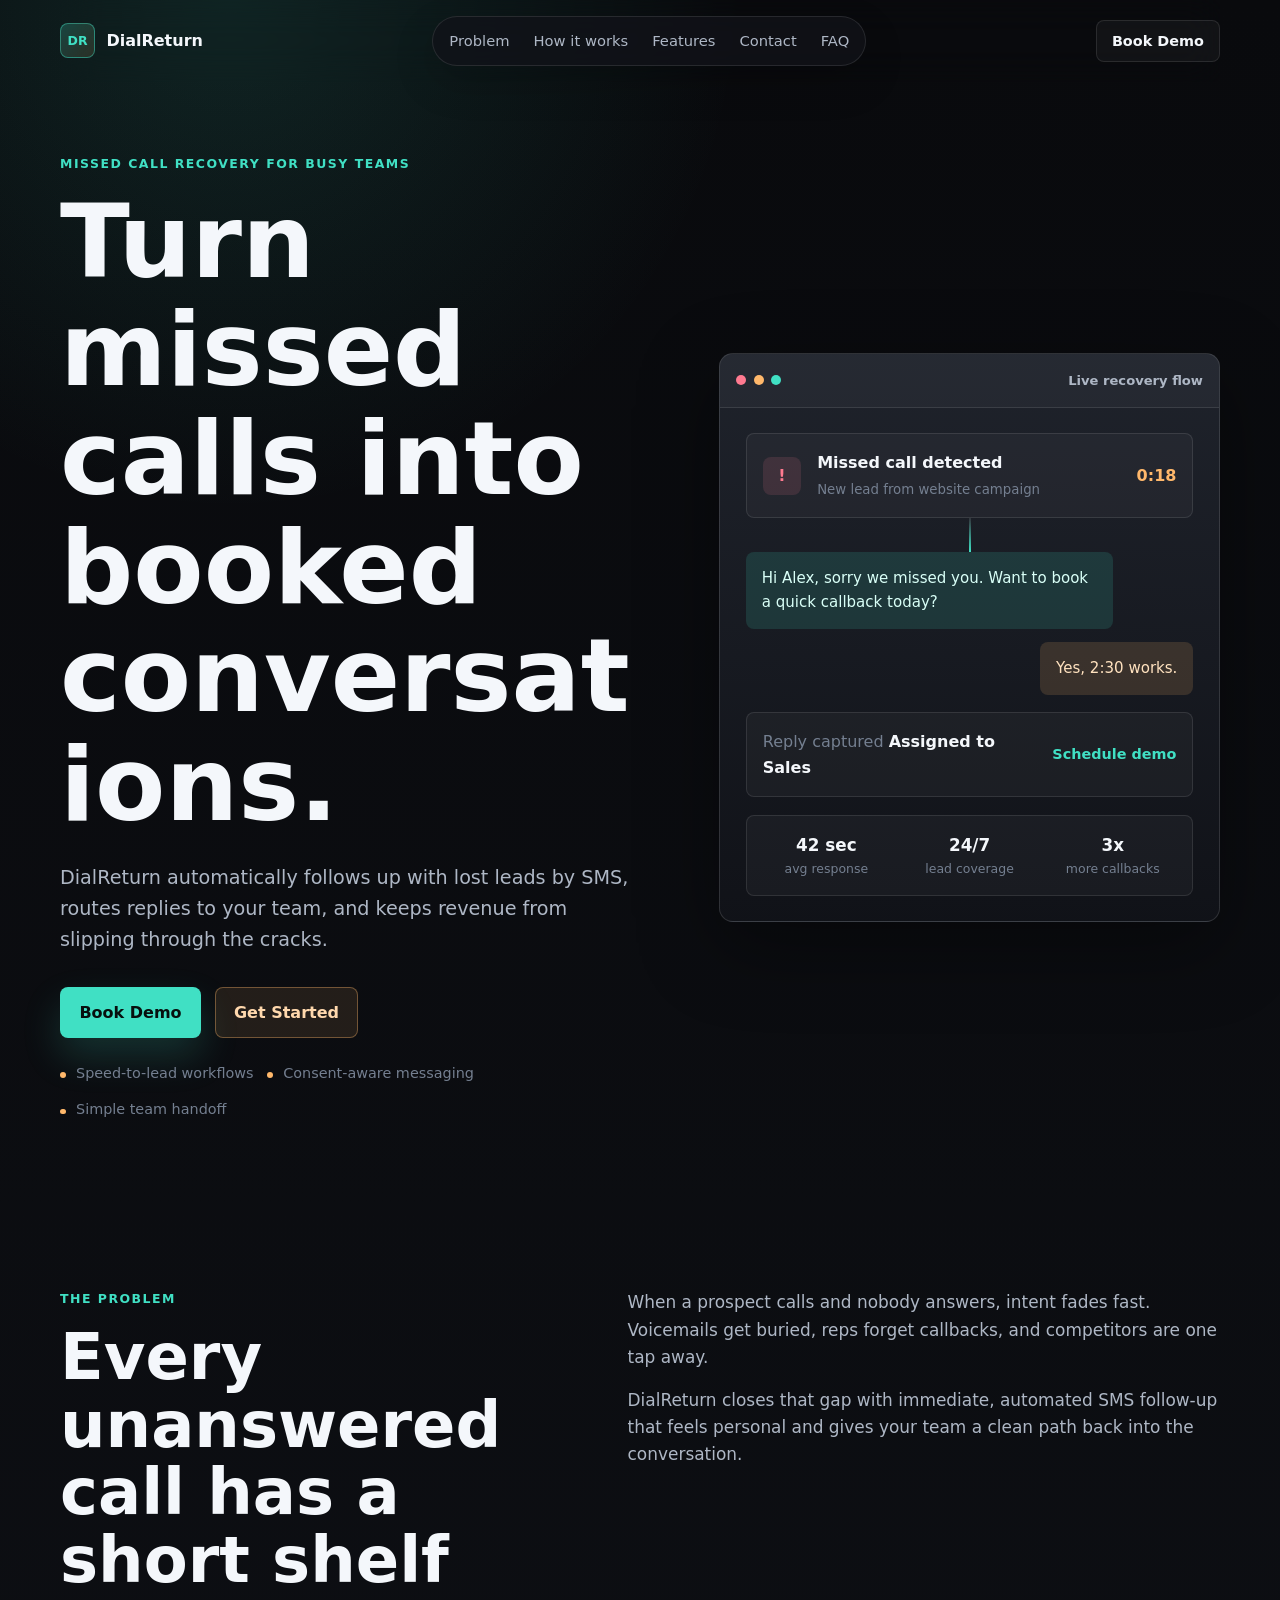
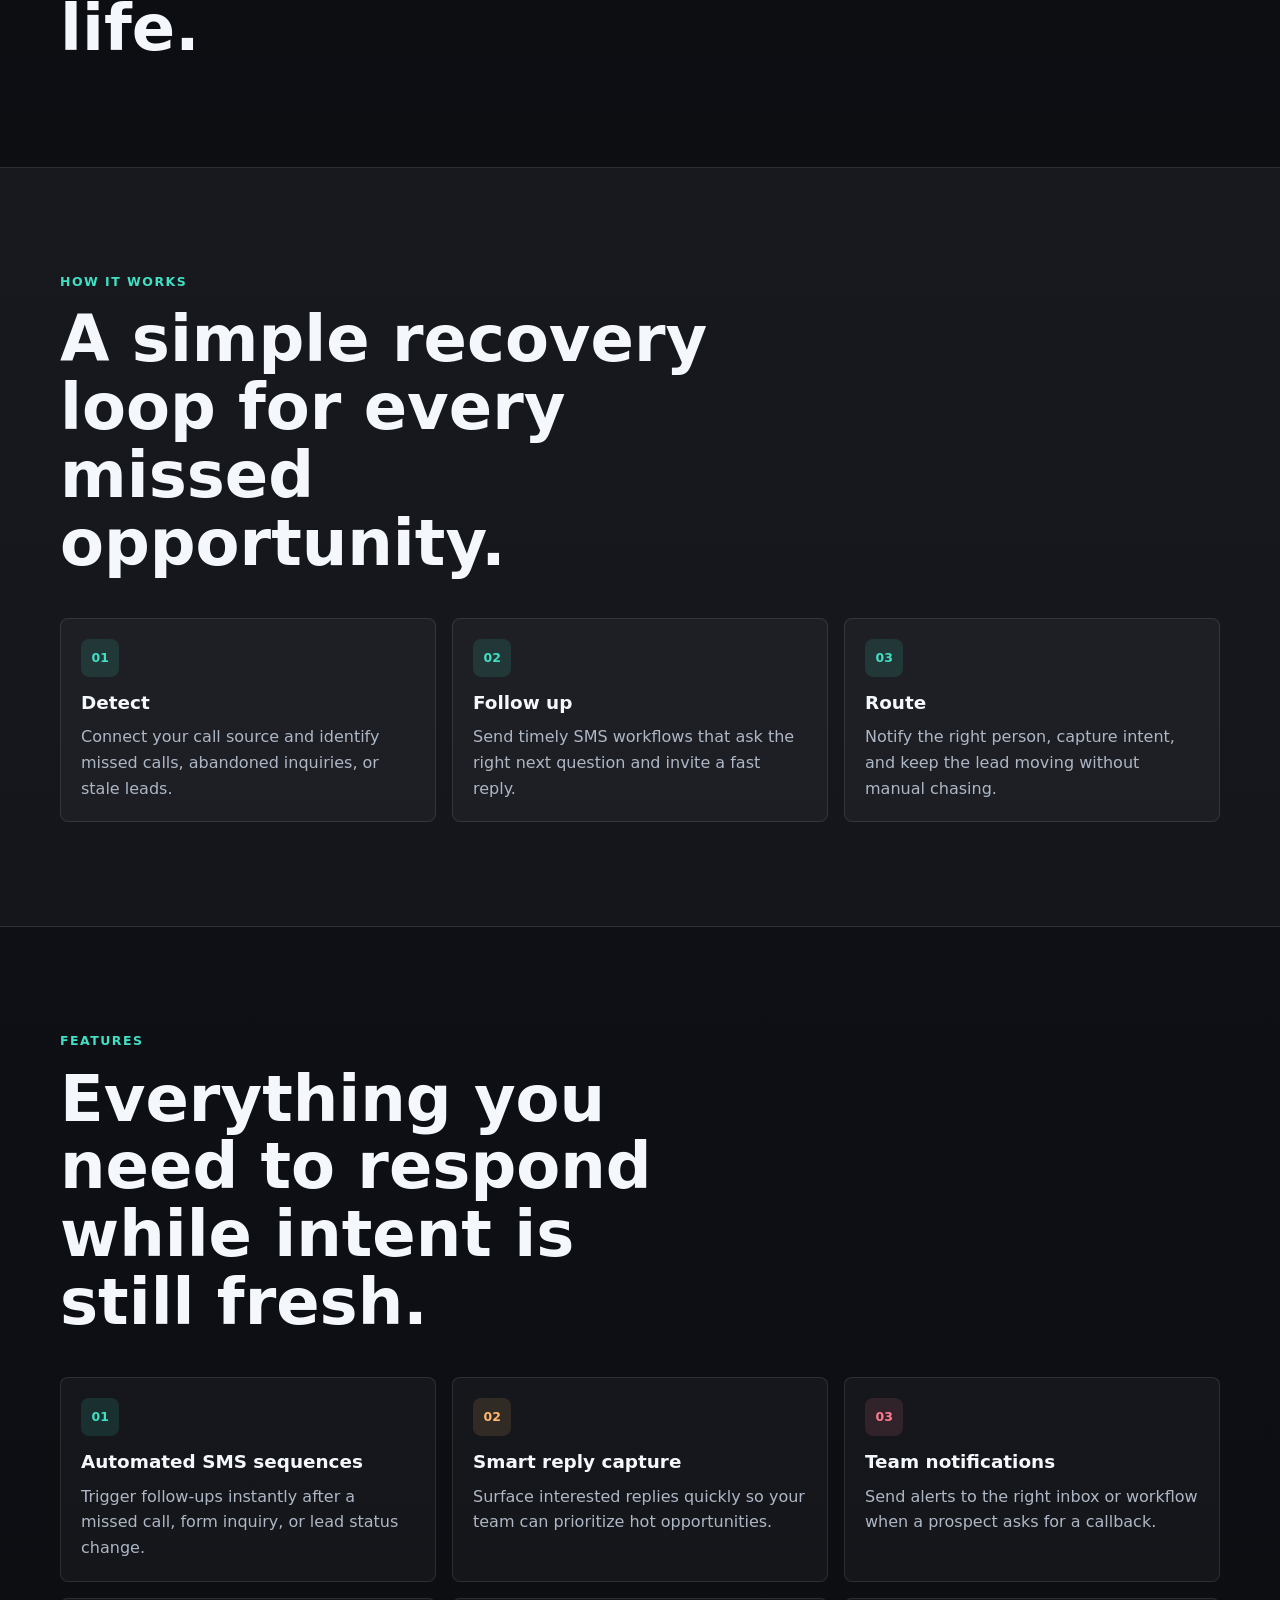
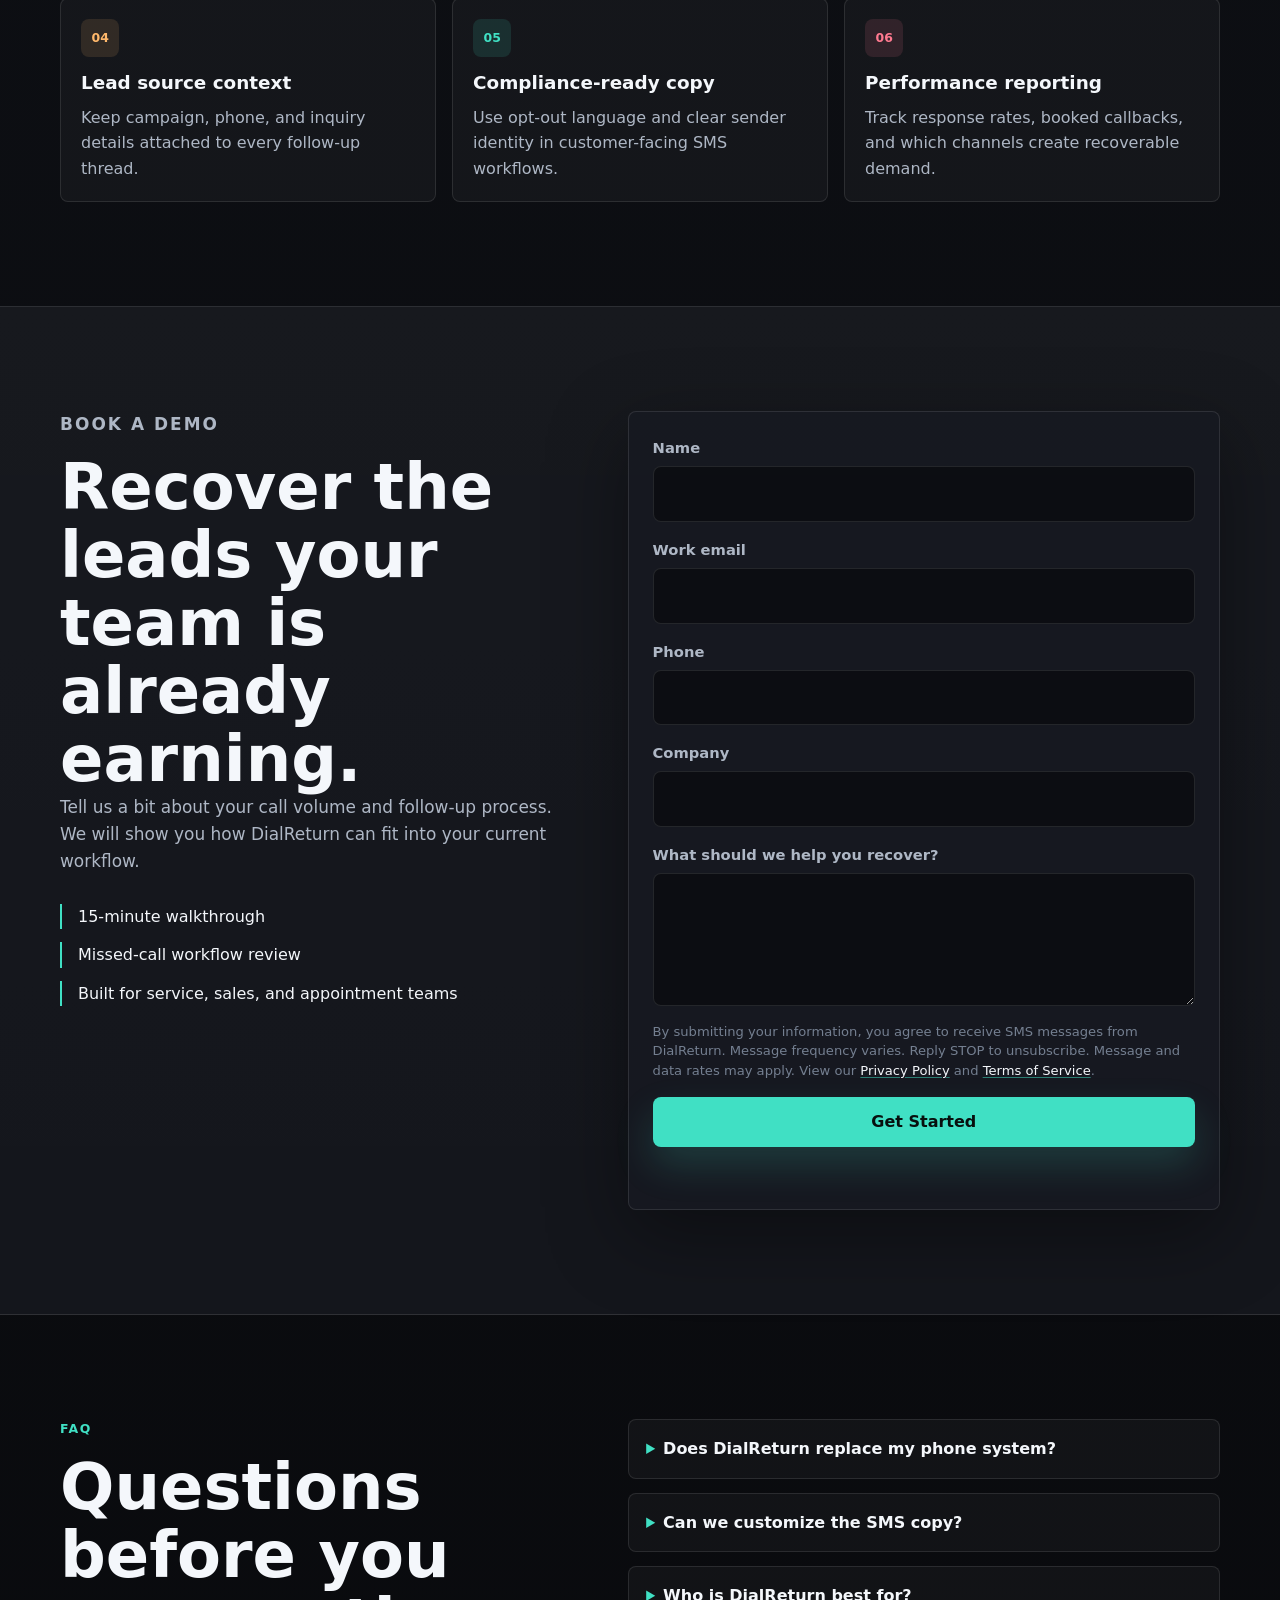
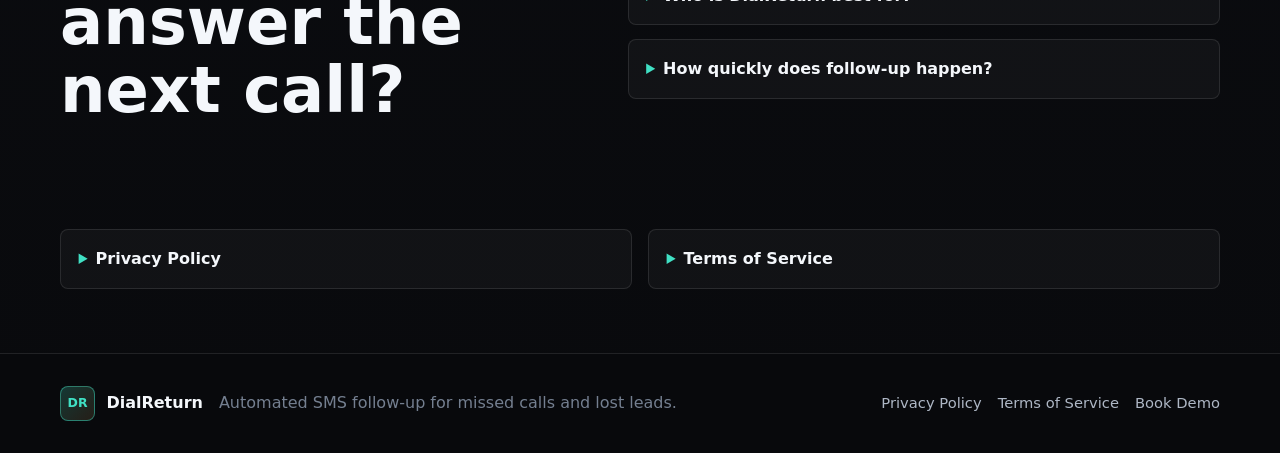
==== index.html @ 4728fc78 "Add files via upload" ====
<!DOCTYPE html>
<html lang="en">
  <head>
    <meta charset="UTF-8" />
    <meta name="viewport" content="width=device-width, initial-scale=1.0" />
    <meta
      name="description"
      content="DialReturn helps businesses recover lost leads and missed calls using automated SMS follow-up workflows."
    />
    <title>DialReturn | Recover Missed Calls With SMS Follow-Up</title>
    <link rel="stylesheet" href="styles.css" />
  </head>
  <body>
    <header class="site-header" data-animate>
      <a class="logo" href="#top" aria-label="DialReturn home">
        <span class="logo-mark" aria-hidden="true">DR</span>
        <span>DialReturn</span>
      </a>

      <button class="nav-toggle" type="button" aria-expanded="false" aria-controls="site-nav">
        <span class="sr-only">Toggle navigation</span>
        <span></span>
        <span></span>
        <span></span>
      </button>

      <nav id="site-nav" class="site-nav" aria-label="Primary navigation">
        <a href="#problem">Problem</a>
        <a href="#how-it-works">How it works</a>
        <a href="#features">Features</a>
        <a href="#contact">Contact</a>
        <a href="#faq">FAQ</a>
      </nav>

      <a class="button button-small button-ghost header-cta" href="#contact">Book Demo</a>
    </header>

    <main id="top">
      <section class="hero section">
        <div class="section-inner hero-grid">
          <div class="hero-copy" data-animate>
            <p class="eyebrow">Missed call recovery for busy teams</p>
            <h1>Turn missed calls into booked conversations.</h1>
            <p class="hero-text">
              DialReturn automatically follows up with lost leads by SMS, routes replies to your
              team, and keeps revenue from slipping through the cracks.
            </p>
            <div class="hero-actions">
              <a class="button button-primary" href="#contact">Book Demo</a>
              <a class="button button-secondary" href="#features">Get Started</a>
            </div>
            <div class="trust-row" aria-label="Key outcomes">
              <span>Speed-to-lead workflows</span>
              <span>Consent-aware messaging</span>
              <span>Simple team handoff</span>
            </div>
          </div>

          <div class="workflow-visual" aria-label="DialReturn automated SMS workflow preview" data-animate>
            <div class="visual-topbar">
              <span></span>
              <span></span>
              <span></span>
              <strong>Live recovery flow</strong>
            </div>
            <div class="visual-body">
              <div class="call-event">
                <span class="event-icon" aria-hidden="true">!</span>
                <div>
                  <p>Missed call detected</p>
                  <small>New lead from website campaign</small>
                </div>
                <strong>0:18</strong>
              </div>

              <div class="flow-line" aria-hidden="true"></div>

              <div class="message-stack">
                <div class="message outgoing">
                  Hi Alex, sorry we missed you. Want to book a quick callback today?
                </div>
                <div class="message incoming">Yes, 2:30 works.</div>
              </div>

              <div class="handoff-panel">
                <div>
                  <span>Reply captured</span>
                  <strong>Assigned to Sales</strong>
                </div>
                <a href="#contact">Schedule demo</a>
              </div>

              <div class="metric-strip" aria-label="Workflow metrics">
                <div>
                  <strong>42 sec</strong>
                  <span>avg response</span>
                </div>
                <div>
                  <strong>24/7</strong>
                  <span>lead coverage</span>
                </div>
                <div>
                  <strong>3x</strong>
                  <span>more callbacks</span>
                </div>
              </div>
            </div>
          </div>
        </div>
      </section>

      <section id="problem" class="section">
        <div class="section-inner split-layout">
          <div data-animate>
            <p class="eyebrow">The problem</p>
            <h2>Every unanswered call has a short shelf life.</h2>
          </div>
          <div class="problem-copy" data-animate>
            <p>
              When a prospect calls and nobody answers, intent fades fast. Voicemails get buried,
              reps forget callbacks, and competitors are one tap away.
            </p>
            <p>
              DialReturn closes that gap with immediate, automated SMS follow-up that feels
              personal and gives your team a clean path back into the conversation.
            </p>
          </div>
        </div>
      </section>

      <section id="how-it-works" class="section section-muted">
        <div class="section-inner">
          <div class="section-heading" data-animate>
            <p class="eyebrow">How it works</p>
            <h2>A simple recovery loop for every missed opportunity.</h2>
          </div>

          <div class="steps-grid">
            <article class="step" data-animate>
              <span class="step-number">01</span>
              <h3>Detect</h3>
              <p>Connect your call source and identify missed calls, abandoned inquiries, or stale leads.</p>
            </article>
            <article class="step" data-animate>
              <span class="step-number">02</span>
              <h3>Follow up</h3>
              <p>Send timely SMS workflows that ask the right next question and invite a fast reply.</p>
            </article>
            <article class="step" data-animate>
              <span class="step-number">03</span>
              <h3>Route</h3>
              <p>Notify the right person, capture intent, and keep the lead moving without manual chasing.</p>
            </article>
          </div>
        </div>
      </section>

      <section id="features" class="section">
        <div class="section-inner">
          <div class="section-heading" data-animate>
            <p class="eyebrow">Features</p>
            <h2>Everything you need to respond while intent is still fresh.</h2>
          </div>

          <div class="feature-grid">
            <article class="feature-card" data-animate>
              <span class="feature-icon" aria-hidden="true">01</span>
              <h3>Automated SMS sequences</h3>
              <p>Trigger follow-ups instantly after a missed call, form inquiry, or lead status change.</p>
            </article>
            <article class="feature-card" data-animate>
              <span class="feature-icon" aria-hidden="true">02</span>
              <h3>Smart reply capture</h3>
              <p>Surface interested replies quickly so your team can prioritize hot opportunities.</p>
            </article>
            <article class="feature-card" data-animate>
              <span class="feature-icon" aria-hidden="true">03</span>
              <h3>Team notifications</h3>
              <p>Send alerts to the right inbox or workflow when a prospect asks for a callback.</p>
            </article>
            <article class="feature-card" data-animate>
              <span class="feature-icon" aria-hidden="true">04</span>
              <h3>Lead source context</h3>
              <p>Keep campaign, phone, and inquiry details attached to every follow-up thread.</p>
            </article>
            <article class="feature-card" data-animate>
              <span class="feature-icon" aria-hidden="true">05</span>
              <h3>Compliance-ready copy</h3>
              <p>Use opt-out language and clear sender identity in customer-facing SMS workflows.</p>
            </article>
            <article class="feature-card" data-animate>
              <span class="feature-icon" aria-hidden="true">06</span>
              <h3>Performance reporting</h3>
              <p>Track response rates, booked callbacks, and which channels create recoverable demand.</p>
            </article>
          </div>
        </div>
      </section>

      <section id="contact" class="section section-muted">
        <div class="section-inner contact-grid">
          <div class="contact-copy" data-animate>
            <p class="eyebrow">Book a demo</p>
            <h2>Recover the leads your team is already earning.</h2>
            <p>
              Tell us a bit about your call volume and follow-up process. We will show you how
              DialReturn can fit into your current workflow.
            </p>
            <div class="contact-points">
              <span>15-minute walkthrough</span>
              <span>Missed-call workflow review</span>
              <span>Built for service, sales, and appointment teams</span>
            </div>
          </div>

          <form class="contact-form" id="contact-form" data-recipient="hello@dialreturn.com" data-animate>
            <div class="form-row">
              <label for="name">Name</label>
              <input id="name" name="name" type="text" autocomplete="name" required />
            </div>
            <div class="form-row">
              <label for="email">Work email</label>
              <input id="email" name="email" type="email" autocomplete="email" required />
            </div>
            <div class="form-row">
              <label for="phone">Phone</label>
              <input id="phone" name="phone" type="tel" autocomplete="tel" required />
            </div>
            <div class="form-row">
              <label for="company">Company</label>
              <input id="company" name="company" type="text" autocomplete="organization" />
            </div>
            <div class="form-row">
              <label for="message">What should we help you recover?</label>
              <textarea id="message" name="message" rows="4"></textarea>
            </div>

            <p class="sms-disclaimer">
              By submitting your information, you agree to receive SMS messages from DialReturn.
              Message frequency varies. Reply STOP to unsubscribe. Message and data rates may apply.
              View our
              <a href="#privacy-policy" data-open-legal="privacy-policy">Privacy Policy</a>
              and
              <a href="#terms-of-service" data-open-legal="terms-of-service">Terms of Service</a>.
            </p>

            <button class="button button-primary form-submit" type="submit">Get Started</button>
            <p class="form-status" id="form-status" role="status" aria-live="polite"></p>
          </form>
        </div>
      </section>

      <section id="faq" class="section">
        <div class="section-inner faq-layout">
          <div data-animate>
            <p class="eyebrow">FAQ</p>
            <h2>Questions before you answer the next call?</h2>
          </div>

          <div class="faq-list" data-animate>
            <details>
              <summary>Does DialReturn replace my phone system?</summary>
              <p>
                No. DialReturn is designed to sit alongside your existing phone and lead systems,
                then trigger recovery workflows when an opportunity is missed.
              </p>
            </details>
            <details>
              <summary>Can we customize the SMS copy?</summary>
              <p>
                Yes. Workflows should match your brand voice, use clear sender identity, and include
                opt-out instructions where appropriate.
              </p>
            </details>
            <details>
              <summary>Who is DialReturn best for?</summary>
              <p>
                Teams that rely on inbound calls, appointment requests, or lead forms, especially
                where response speed directly affects booked revenue.
              </p>
            </details>
            <details>
              <summary>How quickly does follow-up happen?</summary>
              <p>
                Most teams start with immediate first-touch SMS, then add timed follow-ups based on
                business hours, lead source, and the urgency of the inquiry.
              </p>
            </details>
          </div>
        </div>
      </section>

      <section class="legal-section" aria-label="Legal links">
        <div class="section-inner legal-grid">
          <details id="privacy-policy">
            <summary>Privacy Policy</summary>
            <p>
              DialReturn uses submitted contact information to respond to demo requests and provide
              information about its services. We do not sell submitted contact details. SMS
              preferences can be managed by replying STOP to messages from DialReturn.
            </p>
          </details>
          <details id="terms-of-service">
            <summary>Terms of Service</summary>
            <p>
              DialReturn information on this page is provided for evaluation and demo scheduling.
              Service availability, pricing, and workflow configuration are confirmed during onboarding
              and governed by the applicable customer agreement.
            </p>
          </details>
        </div>
      </section>
    </main>

    <footer class="site-footer">
      <div class="section-inner footer-grid">
        <a class="logo" href="#top" aria-label="DialReturn home">
          <span class="logo-mark" aria-hidden="true">DR</span>
          <span>DialReturn</span>
        </a>
        <p>Automated SMS follow-up for missed calls and lost leads.</p>
        <div class="footer-links">
          <a href="#privacy-policy" data-open-legal="privacy-policy">Privacy Policy</a>
          <a href="#terms-of-service" data-open-legal="terms-of-service">Terms of Service</a>
          <a href="#contact">Book Demo</a>
        </div>
      </div>
    </footer>

    <script src="script.js"></script>
  </body>
</html>
---- styles.css ----
:root {
  color-scheme: dark;
  --bg: #090a0d;
  --bg-soft: #111319;
  --panel: #171a21;
  --panel-strong: #20242d;
  --text: #f4f7fb;
  --muted: #aeb7c5;
  --subtle: #747f90;
  --line: rgba(255, 255, 255, 0.1);
  --accent: #40e0c4;
  --accent-strong: #19bda2;
  --warm: #ffb86b;
  --rose: #ff7a90;
  --shadow: 0 24px 80px rgba(0, 0, 0, 0.38);
  --radius: 8px;
  --max-width: 1160px;
}

* {
  box-sizing: border-box;
}

html {
  scroll-behavior: smooth;
}

body {
  margin: 0;
  min-width: 320px;
  background:
    radial-gradient(circle at 18% 0%, rgba(64, 224, 196, 0.12), transparent 32rem),
    linear-gradient(180deg, #090a0d 0%, #0e1015 46%, #090a0d 100%);
  color: var(--text);
  font-family:
    Inter, ui-sans-serif, system-ui, -apple-system, BlinkMacSystemFont, "Segoe UI", sans-serif;
  line-height: 1.6;
  text-rendering: optimizeLegibility;
}

body.nav-open {
  overflow: hidden;
}

a {
  color: inherit;
  text-decoration: none;
}

button,
input,
textarea {
  font: inherit;
}

.sr-only {
  position: absolute;
  width: 1px;
  height: 1px;
  padding: 0;
  margin: -1px;
  overflow: hidden;
  clip: rect(0, 0, 0, 0);
  white-space: nowrap;
  border: 0;
}

.site-header {
  position: sticky;
  top: 0;
  z-index: 20;
  display: grid;
  grid-template-columns: auto 1fr auto;
  align-items: center;
  gap: 1rem;
  width: min(100% - 2rem, var(--max-width));
  margin: 0 auto;
  padding: 1rem 0;
  backdrop-filter: blur(18px);
}

.logo {
  display: inline-flex;
  align-items: center;
  gap: 0.7rem;
  color: var(--text);
  font-size: 1rem;
  font-weight: 800;
  letter-spacing: 0;
}

.logo-mark {
  display: grid;
  place-items: center;
  width: 2.2rem;
  height: 2.2rem;
  border: 1px solid rgba(64, 224, 196, 0.45);
  border-radius: var(--radius);
  background: linear-gradient(135deg, rgba(64, 224, 196, 0.22), rgba(255, 184, 107, 0.12));
  color: var(--accent);
  font-size: 0.78rem;
  font-weight: 900;
}

.site-nav {
  justify-self: center;
  display: flex;
  align-items: center;
  gap: 1.5rem;
  padding: 0.75rem 1rem;
  border: 1px solid var(--line);
  border-radius: 999px;
  background: rgba(17, 19, 25, 0.78);
  box-shadow: 0 16px 40px rgba(0, 0, 0, 0.18);
}

.site-nav a,
.footer-links a {
  color: var(--muted);
  font-size: 0.92rem;
  transition: color 180ms ease;
}

.site-nav a:hover,
.site-nav a:focus-visible,
.footer-links a:hover,
.footer-links a:focus-visible {
  color: var(--text);
}

.nav-toggle {
  display: none;
  width: 2.7rem;
  height: 2.7rem;
  border: 1px solid var(--line);
  border-radius: var(--radius);
  background: rgba(23, 26, 33, 0.9);
  cursor: pointer;
}

.nav-toggle span:not(.sr-only) {
  display: block;
  width: 1.1rem;
  height: 2px;
  margin: 4px auto;
  background: var(--text);
  transition: transform 180ms ease, opacity 180ms ease;
}

.section {
  padding: 6.5rem 0;
}

.section-inner {
  width: min(100% - 2rem, var(--max-width));
  margin: 0 auto;
}

.section-muted {
  background:
    linear-gradient(180deg, rgba(255, 255, 255, 0.025), rgba(255, 255, 255, 0.01)),
    var(--bg-soft);
  border-block: 1px solid var(--line);
}

.hero {
  min-height: min(760px, calc(100svh - 6rem));
  display: grid;
  align-items: center;
  padding: 4.5rem 0 4rem;
}

.hero-grid {
  display: grid;
  grid-template-columns: minmax(0, 1fr) minmax(20rem, 0.86fr);
  gap: clamp(2.5rem, 6vw, 5rem);
  align-items: center;
}

.eyebrow {
  margin: 0 0 0.9rem;
  color: var(--accent);
  font-size: 0.78rem;
  font-weight: 800;
  letter-spacing: 0.12em;
  text-transform: uppercase;
}

h1,
h2,
h3,
p {
  overflow-wrap: anywhere;
}

h1,
h2,
h3 {
  margin: 0;
  line-height: 1.06;
  letter-spacing: 0;
}

h1 {
  max-width: 12ch;
  font-size: clamp(3.25rem, 8vw, 6.7rem);
}

h2 {
  max-width: 14ch;
  font-size: clamp(2.2rem, 5vw, 4.35rem);
}

h3 {
  font-size: 1.15rem;
}

.hero-text {
  max-width: 39rem;
  margin: 1.5rem 0 0;
  color: var(--muted);
  font-size: clamp(1rem, 2vw, 1.2rem);
}

.hero-actions,
.trust-row {
  display: flex;
  flex-wrap: wrap;
  gap: 0.85rem;
  align-items: center;
  margin-top: 2rem;
}

.button {
  display: inline-flex;
  align-items: center;
  justify-content: center;
  min-height: 3.15rem;
  padding: 0.85rem 1.15rem;
  border: 1px solid transparent;
  border-radius: var(--radius);
  font-weight: 800;
  line-height: 1;
  transition: transform 180ms ease, border-color 180ms ease, background 180ms ease, color 180ms ease;
}

.button:hover,
.button:focus-visible {
  transform: translateY(-2px);
}

.button-primary {
  background: var(--accent);
  color: #07100e;
  box-shadow: 0 18px 38px rgba(64, 224, 196, 0.18);
}

.button-primary:hover,
.button-primary:focus-visible {
  background: #66ead3;
}

.button-secondary {
  border-color: rgba(255, 184, 107, 0.36);
  background: rgba(255, 184, 107, 0.1);
  color: #ffd8ad;
}

.button-ghost {
  border-color: var(--line);
  background: rgba(255, 255, 255, 0.04);
  color: var(--text);
}

.button-small {
  min-height: 2.6rem;
  padding: 0.7rem 0.95rem;
  font-size: 0.9rem;
}

.trust-row {
  margin-top: 1.5rem;
  color: var(--subtle);
  font-size: 0.9rem;
}

.trust-row span {
  position: relative;
  padding-left: 1rem;
}

.trust-row span::before {
  position: absolute;
  left: 0;
  top: 0.72em;
  width: 0.35rem;
  height: 0.35rem;
  border-radius: 999px;
  background: var(--warm);
  content: "";
}

.workflow-visual {
  border: 1px solid rgba(255, 255, 255, 0.13);
  border-radius: calc(var(--radius) + 6px);
  background: linear-gradient(180deg, rgba(32, 36, 45, 0.96), rgba(17, 19, 25, 0.96));
  box-shadow: var(--shadow);
  overflow: hidden;
}

.visual-topbar {
  display: flex;
  align-items: center;
  gap: 0.45rem;
  padding: 1rem;
  border-bottom: 1px solid var(--line);
  background: rgba(255, 255, 255, 0.03);
}

.visual-topbar span {
  width: 0.64rem;
  height: 0.64rem;
  border-radius: 50%;
  background: var(--rose);
}

.visual-topbar span:nth-child(2) {
  background: var(--warm);
}

.visual-topbar span:nth-child(3) {
  background: var(--accent);
}

.visual-topbar strong {
  margin-left: auto;
  color: var(--muted);
  font-size: 0.82rem;
}

.visual-body {
  padding: clamp(1rem, 4vw, 1.6rem);
}

.call-event,
.handoff-panel,
.metric-strip {
  display: flex;
  align-items: center;
  gap: 1rem;
  border: 1px solid var(--line);
  border-radius: var(--radius);
  background: rgba(255, 255, 255, 0.035);
}

.call-event {
  padding: 1rem;
}

.call-event p,
.handoff-panel strong {
  margin: 0;
  color: var(--text);
  font-weight: 800;
}

.call-event small,
.handoff-panel span,
.metric-strip span {
  color: var(--subtle);
}

.call-event > strong {
  margin-left: auto;
  color: var(--warm);
}

.event-icon {
  display: grid;
  flex: 0 0 auto;
  place-items: center;
  width: 2.4rem;
  height: 2.4rem;
  border-radius: var(--radius);
  background: rgba(255, 122, 144, 0.13);
  color: var(--rose);
  font-weight: 900;
}

.flow-line {
  width: 2px;
  height: 2.1rem;
  margin: 0 auto;
  background: linear-gradient(180deg, var(--line), var(--accent));
}

.message-stack {
  display: grid;
  gap: 0.8rem;
}

.message {
  max-width: 82%;
  padding: 0.9rem 1rem;
  border-radius: var(--radius);
  font-size: 0.94rem;
}

.outgoing {
  justify-self: start;
  background: rgba(64, 224, 196, 0.14);
  color: #d9fff7;
}

.incoming {
  justify-self: end;
  background: rgba(255, 184, 107, 0.15);
  color: #ffe2bf;
}

.handoff-panel {
  justify-content: space-between;
  margin-top: 1.1rem;
  padding: 1rem;
}

.handoff-panel a {
  flex: 0 0 auto;
  color: var(--accent);
  font-size: 0.9rem;
  font-weight: 800;
}

.metric-strip {
  display: grid;
  grid-template-columns: repeat(3, 1fr);
  margin-top: 1.1rem;
  padding: 1rem;
  text-align: center;
}

.metric-strip strong {
  display: block;
  color: var(--text);
  font-size: 1.05rem;
}

.metric-strip span {
  display: block;
  font-size: 0.78rem;
}

.split-layout,
.contact-grid,
.faq-layout {
  display: grid;
  grid-template-columns: 0.85fr 1fr;
  gap: clamp(2rem, 5vw, 4rem);
  align-items: start;
}

.problem-copy p,
.contact-copy p {
  margin: 0 0 1rem;
  color: var(--muted);
  font-size: 1.06rem;
}

.section-heading {
  max-width: 48rem;
  margin-bottom: 2.5rem;
}

.section-heading h2 {
  max-width: 15ch;
}

.steps-grid,
.feature-grid {
  display: grid;
  gap: 1rem;
}

.steps-grid {
  grid-template-columns: repeat(3, 1fr);
}

.step,
.feature-card,
.contact-form,
.faq-list details,
.legal-grid details {
  border: 1px solid var(--line);
  border-radius: var(--radius);
  background: rgba(255, 255, 255, 0.035);
}

.step,
.feature-card {
  padding: 1.25rem;
}

.step-number,
.feature-icon {
  display: inline-flex;
  align-items: center;
  justify-content: center;
  width: 2.4rem;
  height: 2.4rem;
  margin-bottom: 1rem;
  border-radius: var(--radius);
  background: rgba(64, 224, 196, 0.12);
  color: var(--accent);
  font-size: 0.78rem;
  font-weight: 900;
}

.step p,
.feature-card p,
.faq-list p,
.legal-grid p {
  margin: 0.75rem 0 0;
  color: var(--muted);
}

.feature-grid {
  grid-template-columns: repeat(3, 1fr);
}

.feature-card:nth-child(2n) .feature-icon {
  background: rgba(255, 184, 107, 0.12);
  color: var(--warm);
}

.feature-card:nth-child(3n) .feature-icon {
  background: rgba(255, 122, 144, 0.12);
  color: var(--rose);
}

.contact-points {
  display: grid;
  gap: 0.8rem;
  margin-top: 1.8rem;
}

.contact-points span {
  padding-left: 1rem;
  border-left: 2px solid var(--accent);
  color: var(--text);
}

.contact-form {
  display: grid;
  gap: 1rem;
  padding: clamp(1.1rem, 3vw, 1.5rem);
  background: rgba(23, 26, 33, 0.92);
  box-shadow: var(--shadow);
}

.form-row {
  display: grid;
  gap: 0.4rem;
}

.form-row label {
  color: var(--muted);
  font-size: 0.92rem;
  font-weight: 700;
}

.form-row input,
.form-row textarea {
  width: 100%;
  border: 1px solid var(--line);
  border-radius: var(--radius);
  background: rgba(9, 10, 13, 0.72);
  color: var(--text);
  outline: none;
  padding: 0.88rem 0.95rem;
  transition: border-color 180ms ease, box-shadow 180ms ease;
}

.form-row textarea {
  resize: vertical;
}

.form-row input:focus,
.form-row textarea:focus {
  border-color: rgba(64, 224, 196, 0.8);
  box-shadow: 0 0 0 4px rgba(64, 224, 196, 0.12);
}

.sms-disclaimer {
  margin: 0;
  color: var(--subtle);
  font-size: 0.82rem;
  line-height: 1.5;
}

.sms-disclaimer a {
  color: var(--text);
  text-decoration: underline;
  text-decoration-color: rgba(64, 224, 196, 0.5);
  text-underline-offset: 0.18em;
}

.form-submit {
  width: 100%;
  cursor: pointer;
}

.form-status {
  min-height: 1.4rem;
  margin: 0;
  color: var(--accent);
  font-size: 0.92rem;
}

.faq-list {
  display: grid;
  gap: 0.85rem;
}

.faq-list details,
.legal-grid details {
  padding: 1rem 1.1rem;
}

summary {
  color: var(--text);
  cursor: pointer;
  font-weight: 800;
}

summary::marker {
  color: var(--accent);
}

.legal-section {
  padding: 0 0 4rem;
}

.legal-grid {
  display: grid;
  grid-template-columns: repeat(2, 1fr);
  gap: 1rem;
}

.site-footer {
  border-top: 1px solid var(--line);
  background: #08090c;
  padding: 2rem 0;
}

.footer-grid {
  display: grid;
  grid-template-columns: auto 1fr auto;
  align-items: center;
  gap: 1rem;
}

.footer-grid p {
  margin: 0;
  color: var(--subtle);
}

.footer-links {
  display: flex;
  flex-wrap: wrap;
  justify-content: flex-end;
  gap: 1rem;
}

[data-animate] {
  opacity: 0;
  transform: translateY(18px);
  transition: opacity 560ms ease, transform 560ms ease;
}

[data-animate].is-visible {
  opacity: 1;
  transform: translateY(0);
}

@media (max-width: 960px) {
  .site-header {
    grid-template-columns: auto auto;
    justify-content: space-between;
  }

  .header-cta {
    display: none;
  }

  .nav-toggle {
    display: inline-block;
  }

  .site-nav {
    position: fixed;
    inset: 4.4rem 1rem auto;
    display: grid;
    gap: 0;
    padding: 0.5rem;
    border-radius: var(--radius);
    opacity: 0;
    pointer-events: none;
    transform: translateY(-8px);
    transition: opacity 180ms ease, transform 180ms ease;
  }

  .site-nav a {
    padding: 0.85rem;
  }

  .nav-open .site-nav {
    opacity: 1;
    pointer-events: auto;
    transform: translateY(0);
  }

  .nav-open .nav-toggle span:nth-child(2) {
    transform: translateY(6px) rotate(45deg);
  }

  .nav-open .nav-toggle span:nth-child(3) {
    opacity: 0;
  }

  .nav-open .nav-toggle span:nth-child(4) {
    transform: translateY(-6px) rotate(-45deg);
  }

  .hero-grid,
  .split-layout,
  .contact-grid,
  .faq-layout {
    grid-template-columns: 1fr;
  }

  .hero {
    min-height: auto;
  }

  h1 {
    max-width: 11ch;
  }

  .steps-grid,
  .feature-grid {
    grid-template-columns: repeat(2, 1fr);
  }

  .footer-grid {
    grid-template-columns: 1fr;
  }

  .footer-links {
    justify-content: flex-start;
  }
}

@media (max-width: 640px) {
  .section {
    padding: 4.5rem 0;
  }

  .hero {
    padding-top: 2.5rem;
  }

  h1 {
    font-size: clamp(3rem, 16vw, 4.4rem);
  }

  h2 {
    font-size: clamp(2rem, 10vw, 3rem);
  }

  .hero-actions,
  .button {
    width: 100%;
  }

  .steps-grid,
  .feature-grid,
  .legal-grid {
    grid-template-columns: 1fr;
  }

  .workflow-visual {
    border-radius: var(--radius);
  }

  .call-event,
  .handoff-panel {
    align-items: flex-start;
  }

  .handoff-panel {
    display: grid;
  }

  .metric-strip {
    grid-template-columns: 1fr;
    gap: 0.8rem;
  }
}

@media (prefers-reduced-motion: reduce) {
  *,
  *::before,
  *::after {
    scroll-behavior: auto !important;
    transition-duration: 0.01ms !important;
    animation-duration: 0.01ms !important;
    animation-iteration-count: 1 !important;
  }

  [data-animate] {
    opacity: 1;
    transform: none;
  }
}
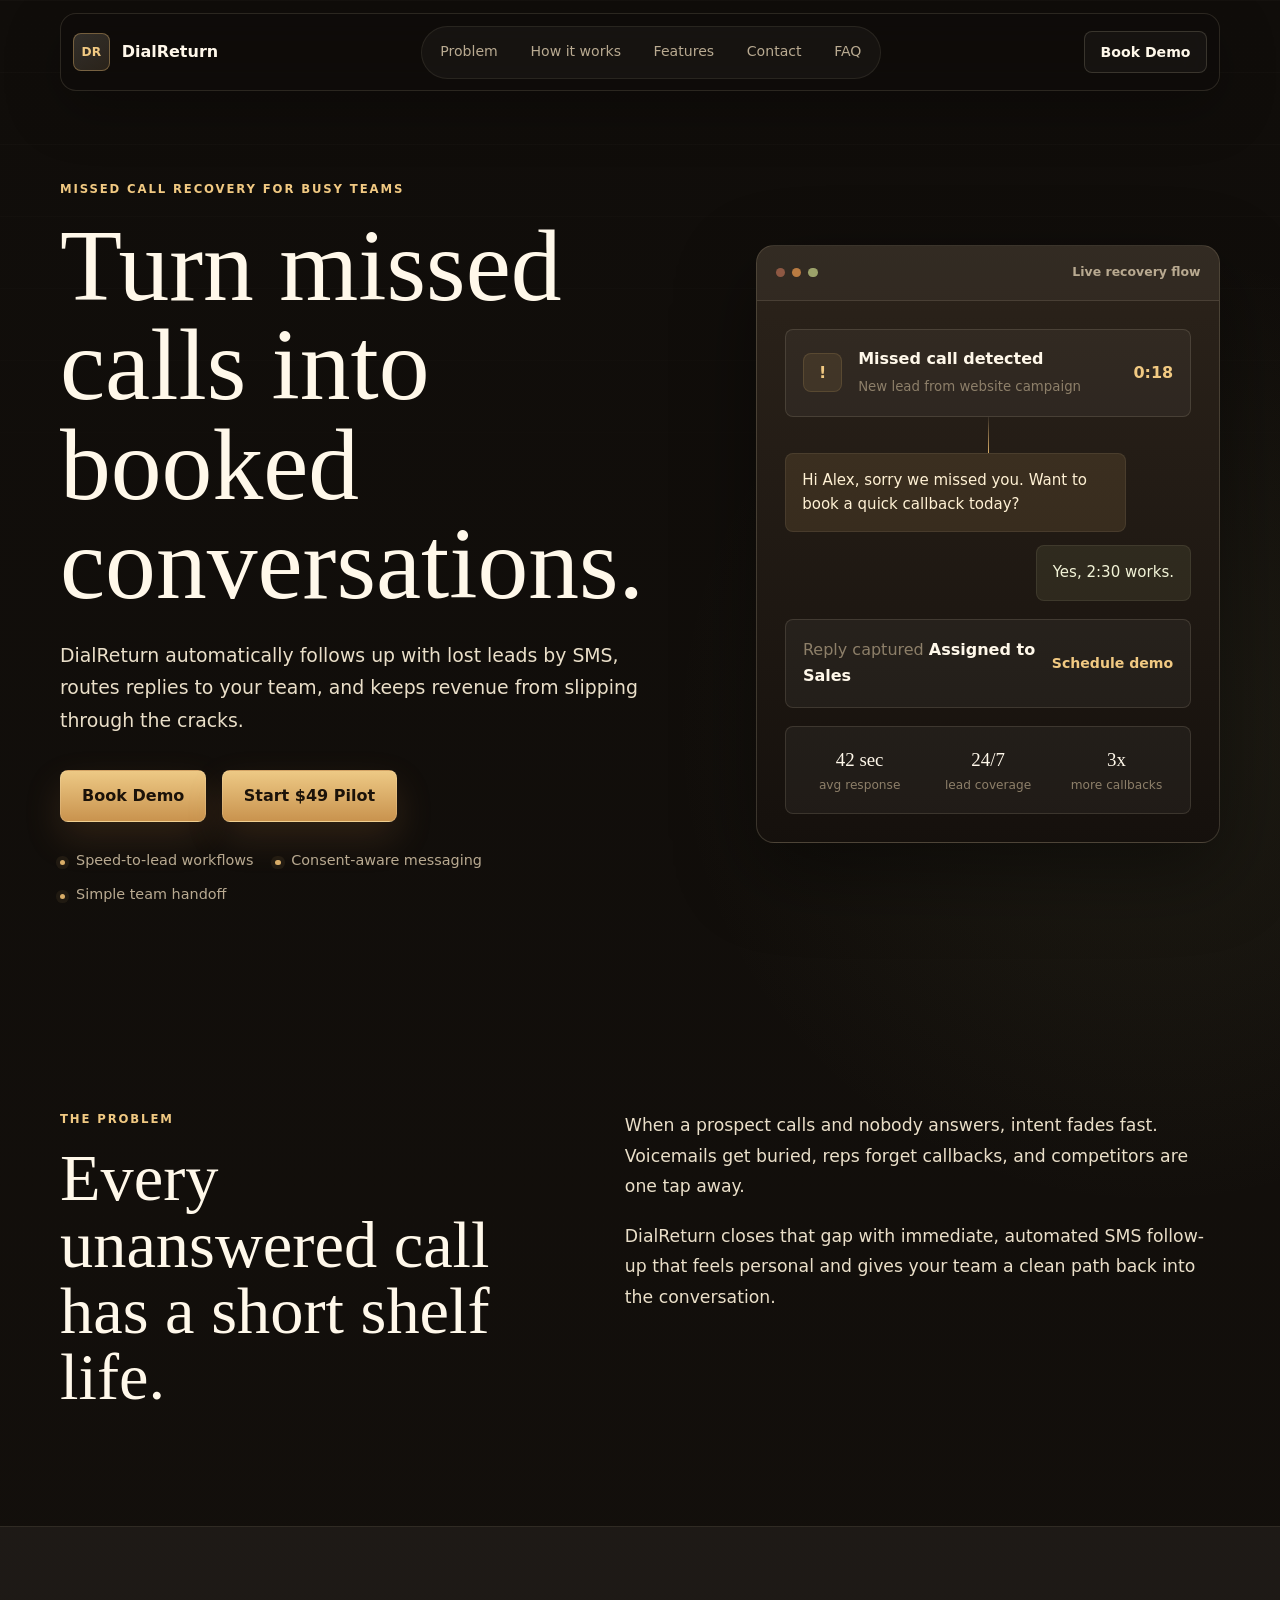
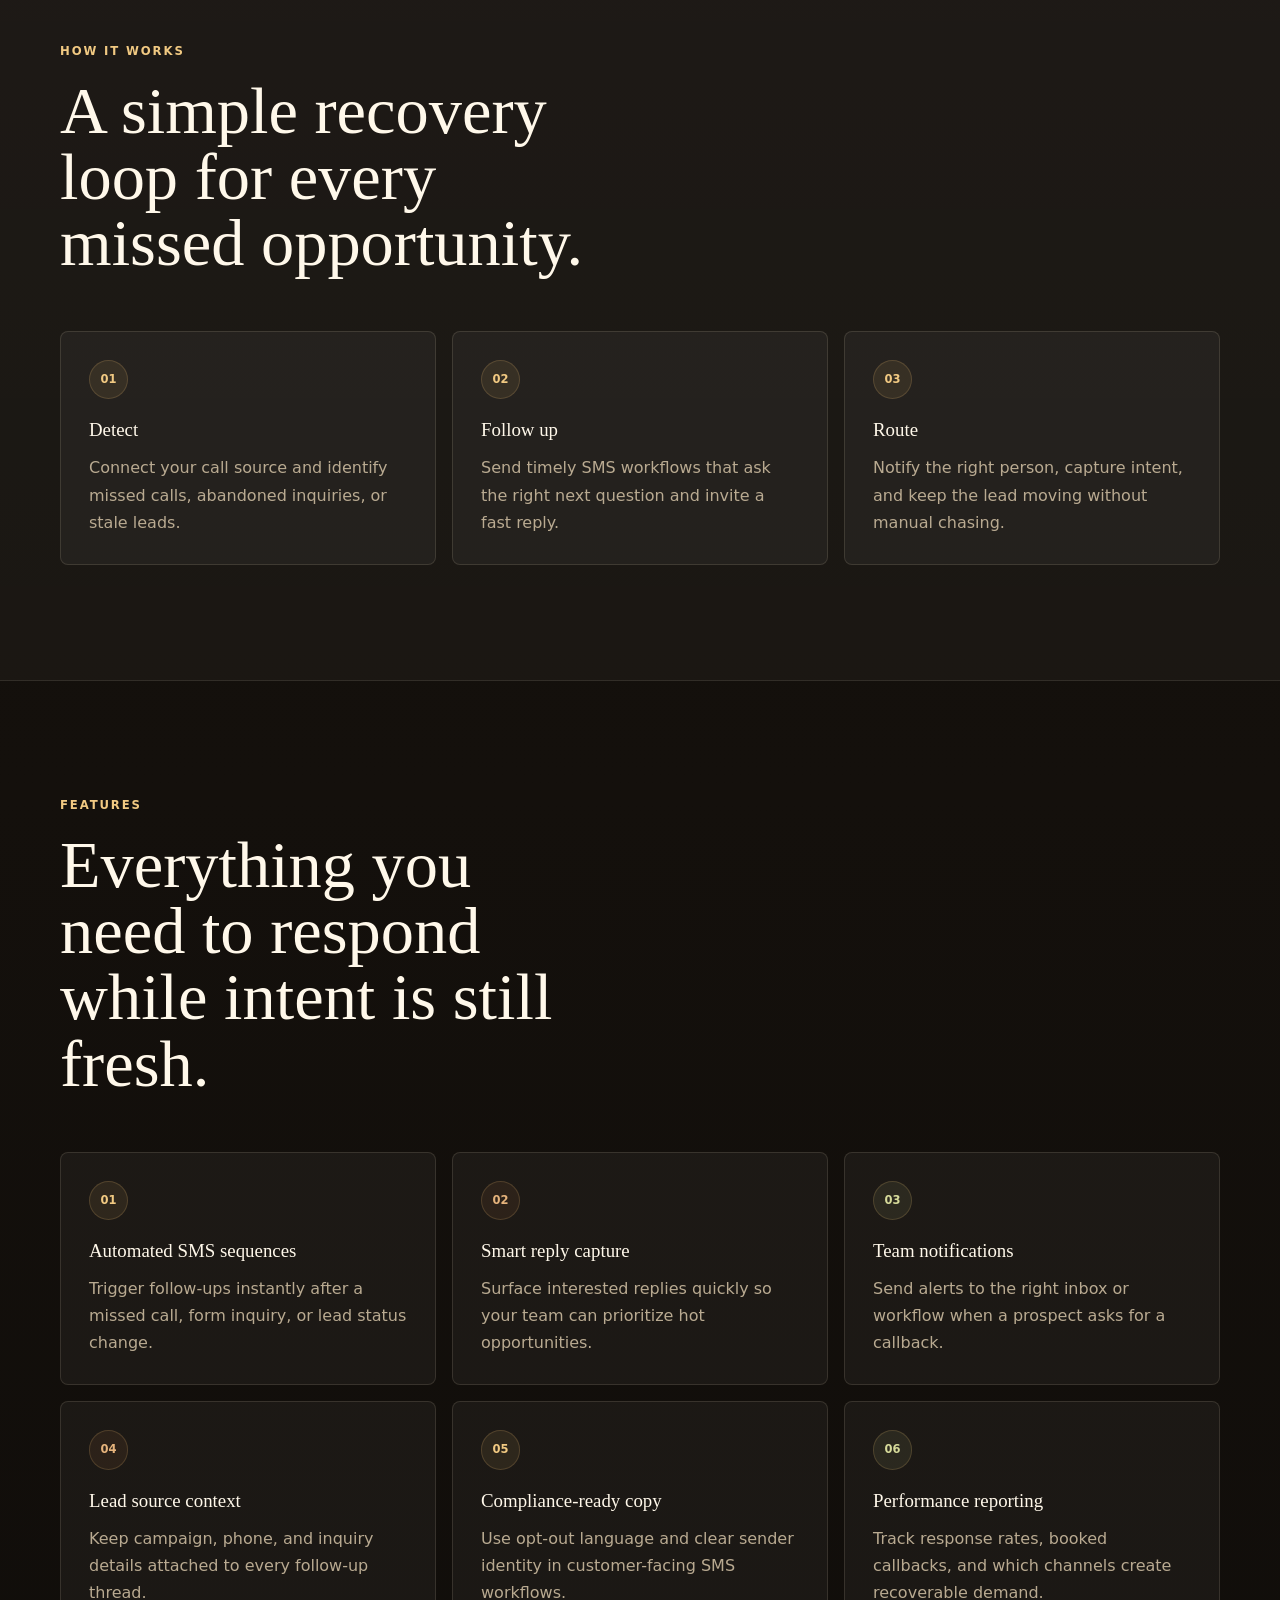
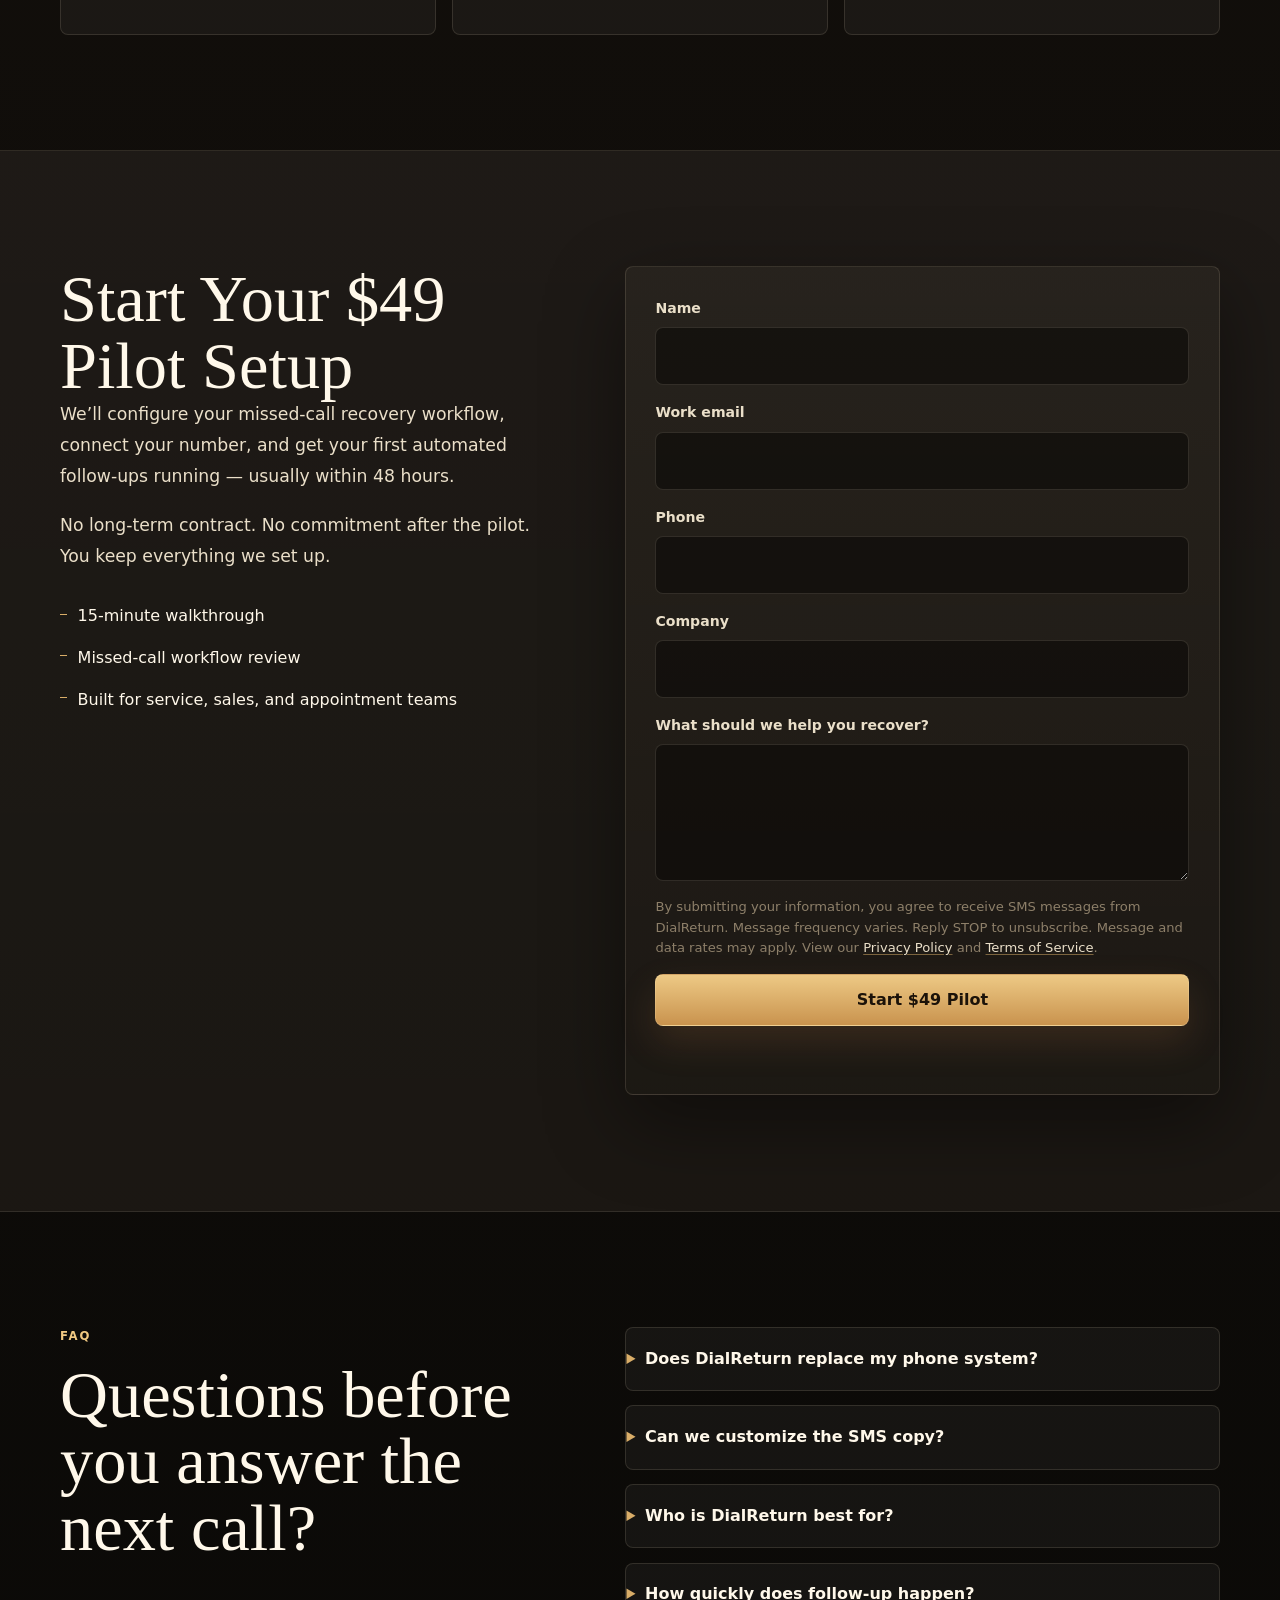
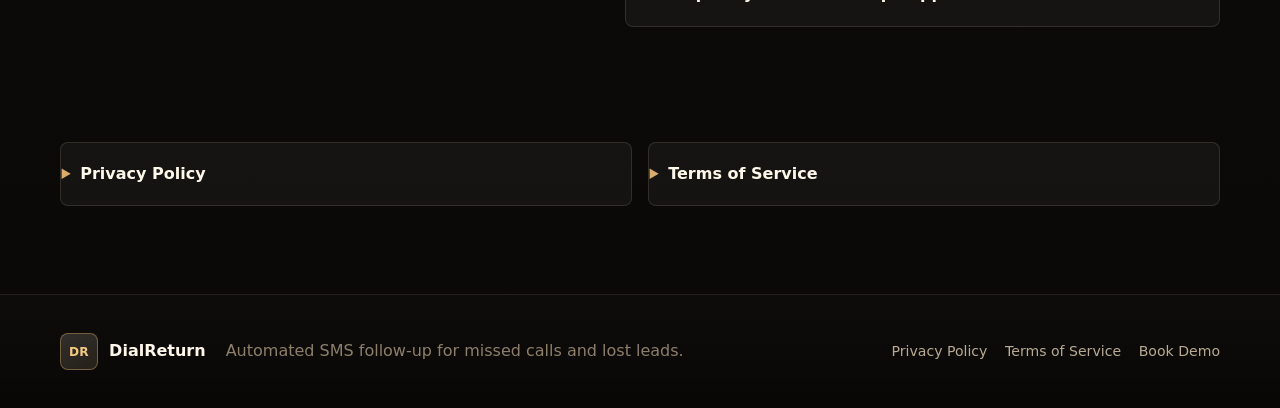
==== commit 9a291b6b: "update" ====
--- a/index.html
+++ b/index.html
@@ -47,7 +47,7 @@
             </p>
             <div class="hero-actions">
               <a class="button button-primary" href="#contact">Book Demo</a>
-              <a class="button button-secondary" href="#features">Get Started</a>
+              <a href="#contact" class="button button-primary">Start $49 Pilot</a>
             </div>
             <div class="trust-row" aria-label="Key outcomes">
               <span>Speed-to-lead workflows</span>
@@ -200,12 +200,9 @@
       <section id="contact" class="section section-muted">
         <div class="section-inner contact-grid">
           <div class="contact-copy" data-animate>
-            <p class="eyebrow">Book a demo</p>
-            <h2>Recover the leads your team is already earning.</h2>
-            <p>
-              Tell us a bit about your call volume and follow-up process. We will show you how
-              DialReturn can fit into your current workflow.
-            </p>
+              <h2>Start Your $49 Pilot Setup</h2>
+              <p>We’ll configure your missed‑call recovery workflow, connect your number, and get your first automated follow‑ups running — usually within 48 hours.</p>
+              <p>No long‑term contract. No commitment after the pilot. You keep everything we set up.</p>
             <div class="contact-points">
               <span>15-minute walkthrough</span>
               <span>Missed-call workflow review</span>
@@ -213,26 +210,33 @@
             </div>
           </div>
 
-          <form class="contact-form" id="contact-form" data-recipient="hello@dialreturn.com" data-animate>
+          <form
+            id="contact-form"
+            class="contact-form"
+            action="https://docs.google.com/forms/u/0/d/e/1FAIpQLSfP3PicH0XpDOKsOOl3x9ebhgzBETgsBalPi0qB94aFWCp0vQ/formResponse"
+            method="POST"
+            target="hidden_iframe"
+            onsubmit="formStatus.textContent = 'Sending...';"
+          >
             <div class="form-row">
               <label for="name">Name</label>
-              <input id="name" name="name" type="text" autocomplete="name" required />
+              <input id="name" name="entry.1879912115" type="text" autocomplete="name" required />
             </div>
             <div class="form-row">
               <label for="email">Work email</label>
-              <input id="email" name="email" type="email" autocomplete="email" required />
+              <input id="email" name="entry.1927353541" type="email" autocomplete="email" required />
             </div>
             <div class="form-row">
               <label for="phone">Phone</label>
-              <input id="phone" name="phone" type="tel" autocomplete="tel" required />
+              <input id="phone" name="entry.78325011" type="tel" autocomplete="tel" required />
             </div>
             <div class="form-row">
               <label for="company">Company</label>
-              <input id="company" name="company" type="text" autocomplete="organization" />
+              <input id="company" name="entry.408355521" type="text" autocomplete="organization" />
             </div>
             <div class="form-row">
               <label for="message">What should we help you recover?</label>
-              <textarea id="message" name="message" rows="4"></textarea>
+              <textarea id="message" name="entry.159903134" rows="4"></textarea>
             </div>
 
             <p class="sms-disclaimer">
@@ -244,9 +248,10 @@
               <a href="#terms-of-service" data-open-legal="terms-of-service">Terms of Service</a>.
             </p>
 
-            <button class="button button-primary form-submit" type="submit">Get Started</button>
+            <button type="submit" class="button button-primary form-submit">Start $49 Pilot</button>
             <p class="form-status" id="form-status" role="status" aria-live="polite"></p>
           </form>
+          <iframe name="hidden_iframe" style="display:none;"></iframe>
         </div>
       </section>
 
@@ -320,8 +325,8 @@
         </a>
         <p>Automated SMS follow-up for missed calls and lost leads.</p>
         <div class="footer-links">
-          <a href="#privacy-policy" data-open-legal="privacy-policy">Privacy Policy</a>
-          <a href="#terms-of-service" data-open-legal="terms-of-service">Terms of Service</a>
+          <a href="/privacy.html">Privacy Policy</a>
+          <a href="/terms.html">Terms of Service</a>
           <a href="#contact">Book Demo</a>
         </div>
       </div>
--- a/styles.css
+++ b/styles.css
@@ -1,18 +1,24 @@
 :root {
   color-scheme: dark;
-  --bg: #090a0d;
-  --bg-soft: #111319;
-  --panel: #171a21;
-  --panel-strong: #20242d;
-  --text: #f4f7fb;
-  --muted: #aeb7c5;
-  --subtle: #747f90;
-  --line: rgba(255, 255, 255, 0.1);
-  --accent: #40e0c4;
-  --accent-strong: #19bda2;
-  --warm: #ffb86b;
-  --rose: #ff7a90;
-  --shadow: 0 24px 80px rgba(0, 0, 0, 0.38);
+  --bg: #0d0b09;
+  --bg-deep: #090806;
+  --bg-soft: #16120e;
+  --surface: rgba(36, 29, 22, 0.74);
+  --surface-soft: rgba(255, 248, 235, 0.045);
+  --surface-strong: rgba(255, 248, 235, 0.075);
+  --text: #fff8ea;
+  --text-soft: #eadfc9;
+  --muted: #b9aa91;
+  --subtle: #8d7f69;
+  --line: rgba(255, 238, 205, 0.13);
+  --line-strong: rgba(221, 177, 103, 0.28);
+  --accent: #d9ad68;
+  --accent-strong: #f1c982;
+  --accent-dark: #2a1d11;
+  --amber: #b97b42;
+  --olive: #9ca26a;
+  --shadow-soft: 0 20px 70px rgba(0, 0, 0, 0.32);
+  --shadow-panel: 0 28px 80px rgba(0, 0, 0, 0.42);
   --radius: 8px;
   --max-width: 1160px;
 }
@@ -29,17 +35,28 @@
   margin: 0;
   min-width: 320px;
   background:
-    radial-gradient(circle at 18% 0%, rgba(64, 224, 196, 0.12), transparent 32rem),
-    linear-gradient(180deg, #090a0d 0%, #0e1015 46%, #090a0d 100%);
+    radial-gradient(circle at 22% -12%, rgba(217, 173, 104, 0.18), transparent 34rem),
+    radial-gradient(circle at 90% 14%, rgba(156, 162, 106, 0.09), transparent 30rem),
+    linear-gradient(180deg, #100d0a 0%, #14100c 46%, #0a0907 100%);
   color: var(--text);
   font-family:
     Inter, ui-sans-serif, system-ui, -apple-system, BlinkMacSystemFont, "Segoe UI", sans-serif;
-  line-height: 1.6;
+  line-height: 1.65;
   text-rendering: optimizeLegibility;
 }
 
 body.nav-open {
   overflow: hidden;
+}
+
+body::before {
+  position: fixed;
+  inset: 0;
+  pointer-events: none;
+  background-image: linear-gradient(rgba(255, 248, 235, 0.025) 1px, transparent 1px);
+  background-size: 100% 4.5rem;
+  mask-image: linear-gradient(180deg, black, transparent 72%);
+  content: "";
 }
 
 a {
@@ -67,7 +84,7 @@
 
 .site-header {
   position: sticky;
-  top: 0;
+  top: 0.8rem;
   z-index: 20;
   display: grid;
   grid-template-columns: auto 1fr auto;
@@ -75,54 +92,68 @@
   gap: 1rem;
   width: min(100% - 2rem, var(--max-width));
   margin: 0 auto;
-  padding: 1rem 0;
-  backdrop-filter: blur(18px);
+  padding: 0.72rem;
+  border: 1px solid rgba(255, 238, 205, 0.12);
+  border-radius: calc(var(--radius) + 8px);
+  background: rgba(15, 12, 9, 0.78);
+  box-shadow: 0 18px 55px rgba(0, 0, 0, 0.26);
+  backdrop-filter: blur(22px) saturate(118%);
 }
 
 .logo {
   display: inline-flex;
   align-items: center;
-  gap: 0.7rem;
+  gap: 0.72rem;
   color: var(--text);
   font-size: 1rem;
-  font-weight: 800;
+  font-weight: 760;
   letter-spacing: 0;
 }
 
 .logo-mark {
   display: grid;
   place-items: center;
-  width: 2.2rem;
-  height: 2.2rem;
-  border: 1px solid rgba(64, 224, 196, 0.45);
+  width: 2.35rem;
+  height: 2.35rem;
+  border: 1px solid rgba(217, 173, 104, 0.42);
   border-radius: var(--radius);
-  background: linear-gradient(135deg, rgba(64, 224, 196, 0.22), rgba(255, 184, 107, 0.12));
-  color: var(--accent);
-  font-size: 0.78rem;
-  font-weight: 900;
+  background:
+    linear-gradient(145deg, rgba(255, 248, 235, 0.12), rgba(217, 173, 104, 0.1)),
+    rgba(255, 248, 235, 0.035);
+  color: var(--accent-strong);
+  font-size: 0.76rem;
+  font-weight: 850;
 }
 
 .site-nav {
   justify-self: center;
   display: flex;
   align-items: center;
-  gap: 1.5rem;
-  padding: 0.75rem 1rem;
-  border: 1px solid var(--line);
+  gap: 0.28rem;
+  padding: 0.25rem;
+  border: 1px solid rgba(255, 238, 205, 0.08);
   border-radius: 999px;
-  background: rgba(17, 19, 25, 0.78);
-  box-shadow: 0 16px 40px rgba(0, 0, 0, 0.18);
+  background: rgba(255, 248, 235, 0.035);
 }
 
 .site-nav a,
 .footer-links a {
   color: var(--muted);
-  font-size: 0.92rem;
-  transition: color 180ms ease;
+  font-size: 0.88rem;
+  transition: color 220ms ease, background 220ms ease, transform 220ms ease;
+}
+
+.site-nav a {
+  padding: 0.62rem 0.88rem;
+  border-radius: 999px;
 }
 
 .site-nav a:hover,
-.site-nav a:focus-visible,
+.site-nav a:focus-visible {
+  background: rgba(255, 248, 235, 0.07);
+  color: var(--text);
+}
+
 .footer-links a:hover,
 .footer-links a:focus-visible {
   color: var(--text);
@@ -134,7 +165,7 @@
   height: 2.7rem;
   border: 1px solid var(--line);
   border-radius: var(--radius);
-  background: rgba(23, 26, 33, 0.9);
+  background: rgba(255, 248, 235, 0.055);
   cursor: pointer;
 }
 
@@ -144,11 +175,12 @@
   height: 2px;
   margin: 4px auto;
   background: var(--text);
-  transition: transform 180ms ease, opacity 180ms ease;
+  transition: transform 220ms ease, opacity 220ms ease;
 }
 
 .section {
-  padding: 6.5rem 0;
+  position: relative;
+  padding: clamp(5.5rem, 9vw, 8.5rem) 0;
 }
 
 .section-inner {
@@ -158,31 +190,31 @@
 
 .section-muted {
   background:
-    linear-gradient(180deg, rgba(255, 255, 255, 0.025), rgba(255, 255, 255, 0.01)),
+    linear-gradient(180deg, rgba(255, 248, 235, 0.035), rgba(255, 248, 235, 0.018)),
     var(--bg-soft);
-  border-block: 1px solid var(--line);
+  border-block: 1px solid rgba(255, 238, 205, 0.09);
 }
 
 .hero {
-  min-height: min(760px, calc(100svh - 6rem));
-  display: grid;
-  align-items: center;
-  padding: 4.5rem 0 4rem;
+  min-height: min(735px, calc(100svh - 6.6rem));
+  display: grid;
+  align-items: center;
+  padding: clamp(4.5rem, 8vw, 6.5rem) 0 clamp(4rem, 7vw, 5.5rem);
 }
 
 .hero-grid {
   display: grid;
-  grid-template-columns: minmax(0, 1fr) minmax(20rem, 0.86fr);
-  gap: clamp(2.5rem, 6vw, 5rem);
+  grid-template-columns: minmax(0, 1.02fr) minmax(21rem, 0.78fr);
+  gap: clamp(3rem, 7vw, 6.5rem);
   align-items: center;
 }
 
 .eyebrow {
-  margin: 0 0 0.9rem;
-  color: var(--accent);
-  font-size: 0.78rem;
-  font-weight: 800;
-  letter-spacing: 0.12em;
+  margin: 0 0 1rem;
+  color: var(--accent-strong);
+  font-size: 0.73rem;
+  font-weight: 760;
+  letter-spacing: 0.16em;
   text-transform: uppercase;
 }
 
@@ -197,51 +229,79 @@
 h2,
 h3 {
   margin: 0;
-  line-height: 1.06;
+  color: var(--text);
+  font-family: Georgia, "Times New Roman", ui-serif, serif;
+  font-weight: 500;
   letter-spacing: 0;
 }
 
 h1 {
-  max-width: 12ch;
-  font-size: clamp(3.25rem, 8vw, 6.7rem);
+  max-width: 12.6ch;
+  font-size: 6.35rem;
+  line-height: 0.98;
 }
 
 h2 {
-  max-width: 14ch;
-  font-size: clamp(2.2rem, 5vw, 4.35rem);
+  max-width: 14.8ch;
+  font-size: 4.15rem;
+  line-height: 1;
 }
 
 h3 {
-  font-size: 1.15rem;
+  font-size: 1.18rem;
+  line-height: 1.16;
 }
 
 .hero-text {
-  max-width: 39rem;
-  margin: 1.5rem 0 0;
-  color: var(--muted);
-  font-size: clamp(1rem, 2vw, 1.2rem);
+  max-width: 41rem;
+  margin: 1.55rem 0 0;
+  color: var(--text-soft);
+  font-size: 1.18rem;
+  line-height: 1.72;
 }
 
 .hero-actions,
 .trust-row {
   display: flex;
   flex-wrap: wrap;
-  gap: 0.85rem;
-  align-items: center;
-  margin-top: 2rem;
+  align-items: center;
+}
+
+.hero-actions {
+  gap: 0.95rem;
+  margin-top: 2.15rem;
 }
 
 .button {
+  position: relative;
   display: inline-flex;
   align-items: center;
   justify-content: center;
-  min-height: 3.15rem;
-  padding: 0.85rem 1.15rem;
+  min-height: 3.25rem;
+  padding: 0.95rem 1.32rem;
   border: 1px solid transparent;
   border-radius: var(--radius);
-  font-weight: 800;
+  font-weight: 720;
   line-height: 1;
-  transition: transform 180ms ease, border-color 180ms ease, background 180ms ease, color 180ms ease;
+  isolation: isolate;
+  overflow: hidden;
+  transition:
+    transform 220ms ease,
+    border-color 220ms ease,
+    background 220ms ease,
+    color 220ms ease,
+    box-shadow 220ms ease;
+}
+
+.button::after {
+  position: absolute;
+  inset: 0;
+  z-index: -1;
+  background: linear-gradient(90deg, transparent, rgba(255, 248, 235, 0.22), transparent);
+  opacity: 0;
+  transform: translateX(-45%);
+  transition: opacity 220ms ease, transform 420ms ease;
+  content: "";
 }
 
 .button:hover,
@@ -249,38 +309,55 @@
   transform: translateY(-2px);
 }
 
+.button:hover::after,
+.button:focus-visible::after {
+  opacity: 1;
+  transform: translateX(45%);
+}
+
 .button-primary {
-  background: var(--accent);
-  color: #07100e;
-  box-shadow: 0 18px 38px rgba(64, 224, 196, 0.18);
+  border-color: rgba(255, 238, 205, 0.18);
+  background: linear-gradient(180deg, #edc985 0%, #c9934e 100%);
+  color: #1b1209;
+  box-shadow: 0 16px 36px rgba(185, 123, 66, 0.18);
 }
 
 .button-primary:hover,
 .button-primary:focus-visible {
-  background: #66ead3;
+  background: linear-gradient(180deg, #f6d799 0%, #d6a35c 100%);
+  box-shadow: 0 18px 44px rgba(185, 123, 66, 0.26);
 }
 
 .button-secondary {
-  border-color: rgba(255, 184, 107, 0.36);
-  background: rgba(255, 184, 107, 0.1);
-  color: #ffd8ad;
+  border-color: rgba(217, 173, 104, 0.32);
+  background: rgba(255, 248, 235, 0.045);
+  color: var(--text);
+}
+
+.button-secondary:hover,
+.button-secondary:focus-visible,
+.button-ghost:hover,
+.button-ghost:focus-visible {
+  border-color: rgba(217, 173, 104, 0.46);
+  background: rgba(255, 248, 235, 0.08);
 }
 
 .button-ghost {
-  border-color: var(--line);
-  background: rgba(255, 255, 255, 0.04);
+  border-color: rgba(255, 238, 205, 0.15);
+  background: rgba(255, 248, 235, 0.035);
   color: var(--text);
 }
 
 .button-small {
-  min-height: 2.6rem;
-  padding: 0.7rem 0.95rem;
-  font-size: 0.9rem;
+  min-height: 2.65rem;
+  padding: 0.74rem 1rem;
+  font-size: 0.88rem;
 }
 
 .trust-row {
-  margin-top: 1.5rem;
-  color: var(--subtle);
+  gap: 0.65rem 1.35rem;
+  margin-top: 1.65rem;
+  color: var(--muted);
   font-size: 0.9rem;
 }
 
@@ -292,54 +369,59 @@
 .trust-row span::before {
   position: absolute;
   left: 0;
-  top: 0.72em;
-  width: 0.35rem;
-  height: 0.35rem;
+  top: 0.74em;
+  width: 0.34rem;
+  height: 0.34rem;
   border-radius: 999px;
-  background: var(--warm);
+  background: var(--accent);
+  box-shadow: 0 0 0 4px rgba(217, 173, 104, 0.08);
   content: "";
 }
 
 .workflow-visual {
-  border: 1px solid rgba(255, 255, 255, 0.13);
-  border-radius: calc(var(--radius) + 6px);
-  background: linear-gradient(180deg, rgba(32, 36, 45, 0.96), rgba(17, 19, 25, 0.96));
-  box-shadow: var(--shadow);
+  border: 1px solid rgba(255, 238, 205, 0.16);
+  border-radius: calc(var(--radius) + 10px);
+  background:
+    linear-gradient(180deg, rgba(45, 36, 27, 0.95), rgba(21, 16, 12, 0.96)),
+    var(--bg-soft);
+  box-shadow: var(--shadow-panel);
   overflow: hidden;
+  transform: translateZ(0);
 }
 
 .visual-topbar {
   display: flex;
   align-items: center;
   gap: 0.45rem;
-  padding: 1rem;
-  border-bottom: 1px solid var(--line);
-  background: rgba(255, 255, 255, 0.03);
+  padding: 1.05rem 1.15rem;
+  border-bottom: 1px solid rgba(255, 238, 205, 0.11);
+  background: rgba(255, 248, 235, 0.035);
 }
 
 .visual-topbar span {
-  width: 0.64rem;
-  height: 0.64rem;
+  width: 0.58rem;
+  height: 0.58rem;
   border-radius: 50%;
-  background: var(--rose);
+  background: #8e5843;
 }
 
 .visual-topbar span:nth-child(2) {
-  background: var(--warm);
+  background: var(--amber);
 }
 
 .visual-topbar span:nth-child(3) {
-  background: var(--accent);
+  background: var(--olive);
 }
 
 .visual-topbar strong {
   margin-left: auto;
   color: var(--muted);
-  font-size: 0.82rem;
+  font-size: 0.78rem;
+  font-weight: 680;
 }
 
 .visual-body {
-  padding: clamp(1rem, 4vw, 1.6rem);
+  padding: clamp(1.15rem, 4vw, 1.75rem);
 }
 
 .call-event,
@@ -348,20 +430,20 @@
   display: flex;
   align-items: center;
   gap: 1rem;
-  border: 1px solid var(--line);
+  border: 1px solid rgba(255, 238, 205, 0.12);
   border-radius: var(--radius);
-  background: rgba(255, 255, 255, 0.035);
+  background: rgba(255, 248, 235, 0.045);
 }
 
 .call-event {
-  padding: 1rem;
+  padding: 1.05rem;
 }
 
 .call-event p,
 .handoff-panel strong {
   margin: 0;
   color: var(--text);
-  font-weight: 800;
+  font-weight: 720;
 }
 
 .call-event small,
@@ -372,107 +454,119 @@
 
 .call-event > strong {
   margin-left: auto;
-  color: var(--warm);
+  color: var(--accent-strong);
+  font-weight: 720;
 }
 
 .event-icon {
   display: grid;
   flex: 0 0 auto;
   place-items: center;
-  width: 2.4rem;
-  height: 2.4rem;
+  width: 2.45rem;
+  height: 2.45rem;
+  border: 1px solid rgba(217, 173, 104, 0.16);
   border-radius: var(--radius);
-  background: rgba(255, 122, 144, 0.13);
-  color: var(--rose);
-  font-weight: 900;
+  background: rgba(217, 173, 104, 0.1);
+  color: var(--accent-strong);
+  font-weight: 850;
 }
 
 .flow-line {
-  width: 2px;
-  height: 2.1rem;
+  width: 1px;
+  height: 2.25rem;
   margin: 0 auto;
-  background: linear-gradient(180deg, var(--line), var(--accent));
+  background: linear-gradient(180deg, rgba(255, 238, 205, 0.08), var(--accent));
 }
 
 .message-stack {
   display: grid;
-  gap: 0.8rem;
+  gap: 0.82rem;
 }
 
 .message {
-  max-width: 82%;
-  padding: 0.9rem 1rem;
+  max-width: 84%;
+  padding: 0.95rem 1rem;
+  border: 1px solid rgba(255, 238, 205, 0.08);
   border-radius: var(--radius);
   font-size: 0.94rem;
+  line-height: 1.55;
 }
 
 .outgoing {
   justify-self: start;
-  background: rgba(64, 224, 196, 0.14);
-  color: #d9fff7;
+  background: rgba(217, 173, 104, 0.13);
+  color: #fff1d4;
 }
 
 .incoming {
   justify-self: end;
-  background: rgba(255, 184, 107, 0.15);
-  color: #ffe2bf;
+  background: rgba(156, 162, 106, 0.13);
+  color: #f2f3d7;
 }
 
 .handoff-panel {
   justify-content: space-between;
-  margin-top: 1.1rem;
-  padding: 1rem;
+  margin-top: 1.15rem;
+  padding: 1.05rem;
 }
 
 .handoff-panel a {
   flex: 0 0 auto;
-  color: var(--accent);
-  font-size: 0.9rem;
-  font-weight: 800;
+  color: var(--accent-strong);
+  font-size: 0.88rem;
+  font-weight: 730;
 }
 
 .metric-strip {
   display: grid;
   grid-template-columns: repeat(3, 1fr);
-  margin-top: 1.1rem;
-  padding: 1rem;
+  margin-top: 1.15rem;
+  padding: 1.08rem;
   text-align: center;
 }
 
 .metric-strip strong {
   display: block;
   color: var(--text);
-  font-size: 1.05rem;
+  font-family: Georgia, "Times New Roman", ui-serif, serif;
+  font-size: 1.18rem;
+  font-weight: 500;
 }
 
 .metric-strip span {
   display: block;
-  font-size: 0.78rem;
+  font-size: 0.76rem;
 }
 
 .split-layout,
 .contact-grid,
 .faq-layout {
   display: grid;
-  grid-template-columns: 0.85fr 1fr;
-  gap: clamp(2rem, 5vw, 4rem);
+  grid-template-columns: 0.82fr 1fr;
+  gap: clamp(2.5rem, 6vw, 5.5rem);
   align-items: start;
+}
+
+.problem-copy,
+.contact-copy {
+  max-width: 42rem;
 }
 
 .problem-copy p,
 .contact-copy p {
-  margin: 0 0 1rem;
-  color: var(--muted);
-  font-size: 1.06rem;
+  margin: 0 0 1.15rem;
+  color: var(--text-soft);
+  font-size: 1.08rem;
+  line-height: 1.78;
 }
 
 .section-heading {
-  max-width: 48rem;
-  margin-bottom: 2.5rem;
+  max-width: 50rem;
+  margin-bottom: clamp(2.3rem, 5vw, 3.4rem);
 }
 
 .section-heading h2 {
-  max-width: 15ch;
+  max-width: 16ch;
 }
 
 .steps-grid,
@@ -490,14 +584,24 @@
 .contact-form,
 .faq-list details,
 .legal-grid details {
-  border: 1px solid var(--line);
+  border: 1px solid rgba(255, 238, 205, 0.12);
   border-radius: var(--radius);
-  background: rgba(255, 255, 255, 0.035);
+  background: var(--surface-soft);
 }
 
 .step,
 .feature-card {
-  padding: 1.25rem;
+  min-height: 100%;
+  padding: clamp(1.3rem, 3vw, 1.75rem);
+  transition: transform 220ms ease, background 220ms ease, border-color 220ms ease, box-shadow 220ms ease;
+}
+
+.step:hover,
+.feature-card:hover {
+  border-color: rgba(217, 173, 104, 0.28);
+  background: var(--surface-strong);
+  box-shadow: var(--shadow-soft);
+  transform: translateY(-3px);
 }
 
 .step-number,
@@ -505,22 +609,24 @@
   display: inline-flex;
   align-items: center;
   justify-content: center;
-  width: 2.4rem;
-  height: 2.4rem;
-  margin-bottom: 1rem;
-  border-radius: var(--radius);
-  background: rgba(64, 224, 196, 0.12);
-  color: var(--accent);
-  font-size: 0.78rem;
-  font-weight: 900;
+  width: 2.45rem;
+  height: 2.45rem;
+  margin-bottom: 1.25rem;
+  border: 1px solid rgba(217, 173, 104, 0.2);
+  border-radius: 999px;
+  background: rgba(217, 173, 104, 0.1);
+  color: var(--accent-strong);
+  font-size: 0.72rem;
+  font-weight: 820;
 }
 
 .step p,
 .feature-card p,
 .faq-list p,
 .legal-grid p {
-  margin: 0.75rem 0 0;
+  margin: 0.82rem 0 0;
   color: var(--muted);
+  line-height: 1.7;
 }
 
 .feature-grid {
@@ -528,56 +634,68 @@
 }
 
 .feature-card:nth-child(2n) .feature-icon {
-  background: rgba(255, 184, 107, 0.12);
-  color: var(--warm);
+  background: rgba(185, 123, 66, 0.11);
+  color: #e5b37c;
 }
 
 .feature-card:nth-child(3n) .feature-icon {
-  background: rgba(255, 122, 144, 0.12);
-  color: var(--rose);
+  background: rgba(156, 162, 106, 0.12);
+  color: #d6da9a;
 }
 
 .contact-points {
   display: grid;
-  gap: 0.8rem;
-  margin-top: 1.8rem;
+  gap: 0.95rem;
+  margin-top: 2rem;
 }
 
 .contact-points span {
-  padding-left: 1rem;
-  border-left: 2px solid var(--accent);
-  color: var(--text);
+  position: relative;
+  padding-left: 1.1rem;
+  color: var(--text);
+}
+
+.contact-points span::before {
+  position: absolute;
+  left: 0;
+  top: 0.65em;
+  width: 0.42rem;
+  height: 1px;
+  background: var(--accent);
+  content: "";
 }
 
 .contact-form {
   display: grid;
   gap: 1rem;
-  padding: clamp(1.1rem, 3vw, 1.5rem);
-  background: rgba(23, 26, 33, 0.92);
-  box-shadow: var(--shadow);
+  padding: clamp(1.25rem, 3vw, 1.85rem);
+  background:
+    linear-gradient(180deg, rgba(255, 248, 235, 0.08), rgba(255, 248, 235, 0.035)),
+    rgba(21, 16, 12, 0.9);
+  box-shadow: var(--shadow-panel);
 }
 
 .form-row {
   display: grid;
-  gap: 0.4rem;
+  gap: 0.45rem;
 }
 
 .form-row label {
-  color: var(--muted);
-  font-size: 0.92rem;
-  font-weight: 700;
+  color: var(--text-soft);
+  font-size: 0.88rem;
+  font-weight: 660;
 }
 
 .form-row input,
 .form-row textarea {
   width: 100%;
-  border: 1px solid var(--line);
+  border: 1px solid rgba(255, 238, 205, 0.13);
   border-radius: var(--radius);
-  background: rgba(9, 10, 13, 0.72);
+  background: rgba(9, 8, 6, 0.56);
   color: var(--text);
   outline: none;
-  padding: 0.88rem 0.95rem;
-  transition: border-color 180ms ease, box-shadow 180ms ease;
+  padding: 0.92rem 0.98rem;
+  transition: border-color 200ms ease, box-shadow 200ms ease, background 200ms ease;
 }
 
 .form-row textarea {
@@ -586,21 +704,22 @@
 
 .form-row input:focus,
 .form-row textarea:focus {
-  border-color: rgba(64, 224, 196, 0.8);
-  box-shadow: 0 0 0 4px rgba(64, 224, 196, 0.12);
+  border-color: rgba(217, 173, 104, 0.72);
+  background: rgba(9, 8, 6, 0.72);
+  box-shadow: 0 0 0 4px rgba(217, 173, 104, 0.1);
 }
 
 .sms-disclaimer {
   margin: 0;
   color: var(--subtle);
   font-size: 0.82rem;
-  line-height: 1.5;
+  line-height: 1.55;
 }
 
 .sms-disclaimer a {
-  color: var(--text);
+  color: var(--text-soft);
   text-decoration: underline;
-  text-decoration-color: rgba(64, 224, 196, 0.5);
+  text-decoration-color: rgba(217, 173, 104, 0.5);
   text-underline-offset: 0.18em;
 }
 
@@ -612,24 +731,34 @@
 .form-status {
   min-height: 1.4rem;
   margin: 0;
-  color: var(--accent);
+  color: var(--accent-strong);
   font-size: 0.92rem;
 }
 
 .faq-list {
   display: grid;
-  gap: 0.85rem;
+  gap: 0.9rem;
 }
 
 .faq-list details,
 .legal-grid details {
-  padding: 1rem 1.1rem;
+  padding: 1.12rem 1.2rem;
+  transition: background 220ms ease, border-color 220ms ease;
+}
+
+.faq-list details:hover,
+.legal-grid details:hover,
+.faq-list details[open],
+.legal-grid details[open] {
+  border-color: rgba(217, 173, 104, 0.24);
+  background: var(--surface-strong);
 }
 
 summary {
   color: var(--text);
   cursor: pointer;
-  font-weight: 800;
+  font-weight: 700;
+  list-style-position: outside;
 }
 
 summary::marker {
@@ -637,7 +766,7 @@
 }
 
 .legal-section {
-  padding: 0 0 4rem;
+  padding: 0 0 clamp(4rem, 7vw, 5.5rem);
 }
 
 .legal-grid {
@@ -647,16 +776,18 @@
 }
 
 .site-footer {
-  border-top: 1px solid var(--line);
-  background: #08090c;
-  padding: 2rem 0;
+  border-top: 1px solid rgba(255, 238, 205, 0.11);
+  background:
+    linear-gradient(180deg, rgba(255, 248, 235, 0.025), transparent),
+    #080706;
+  padding: 2.35rem 0;
 }
 
 .footer-grid {
   display: grid;
   grid-template-columns: auto 1fr auto;
   align-items: center;
-  gap: 1rem;
+  gap: 1.25rem;
 }
 
 .footer-grid p {
@@ -668,13 +799,13 @@
   display: flex;
   flex-wrap: wrap;
   justify-content: flex-end;
-  gap: 1rem;
+  gap: 1.1rem;
 }
 
 [data-animate] {
   opacity: 0;
-  transform: translateY(18px);
-  transition: opacity 560ms ease, transform 560ms ease;
+  transform: translateY(20px);
+  transition: opacity 720ms ease, transform 720ms cubic-bezier(0.2, 0.8, 0.2, 1);
 }
 
 [data-animate].is-visible {
@@ -684,6 +815,7 @@
 
 @media (max-width: 960px) {
   .site-header {
+    top: 0.55rem;
     grid-template-columns: auto auto;
     justify-content: space-between;
   }
@@ -698,15 +830,17 @@
 
   .site-nav {
     position: fixed;
-    inset: 4.4rem 1rem auto;
+    inset: 4.8rem 1rem auto;
     display: grid;
-    gap: 0;
-    padding: 0.5rem;
+    gap: 0.12rem;
+    padding: 0.55rem;
     border-radius: var(--radius);
+    background: rgba(15, 12, 9, 0.96);
+    box-shadow: var(--shadow-soft);
     opacity: 0;
     pointer-events: none;
     transform: translateY(-8px);
-    transition: opacity 180ms ease, transform 180ms ease;
+    transition: opacity 220ms ease, transform 220ms ease;
   }
 
   .site-nav a {
@@ -743,7 +877,12 @@
   }
 
   h1 {
-    max-width: 11ch;
+    max-width: 11.5ch;
+    font-size: 5rem;
+  }
+
+  h2 {
+    font-size: 3.35rem;
   }
 
   .steps-grid,
@@ -761,20 +900,38 @@
 }
 
 @media (max-width: 640px) {
+  body {
+    line-height: 1.6;
+  }
+
   .section {
-    padding: 4.5rem 0;
+    padding: 4.8rem 0;
+  }
+
+  .site-header {
+    width: min(100% - 1rem, var(--max-width));
   }
 
   .hero {
-    padding-top: 2.5rem;
+    padding-top: 3.25rem;
   }
 
   h1 {
-    font-size: clamp(3rem, 16vw, 4.4rem);
+    max-width: 10.8ch;
+    font-size: 3.55rem;
+    line-height: 1;
   }
 
   h2 {
-    font-size: clamp(2rem, 10vw, 3rem);
+    font-size: 2.45rem;
+    line-height: 1.04;
+  }
+
+  .hero-text,
+  .problem-copy p,
+  .contact-copy p {
+    font-size: 1rem;
+    line-height: 1.7;
   }
 
   .hero-actions,
@@ -792,6 +949,10 @@
     border-radius: var(--radius);
   }
 
+  .visual-topbar strong {
+    font-size: 0.72rem;
+  }
+
   .call-event,
   .handoff-panel {
     align-items: flex-start;
@@ -801,9 +962,23 @@
     display: grid;
   }
 
+  .message {
+    max-width: 92%;
+  }
+
   .metric-strip {
     grid-template-columns: 1fr;
-    gap: 0.8rem;
+    gap: 0.9rem;
+  }
+}
+
+@media (max-width: 380px) {
+  h1 {
+    font-size: 3.15rem;
+  }
+
+  h2 {
+    font-size: 2.2rem;
   }
 }
 
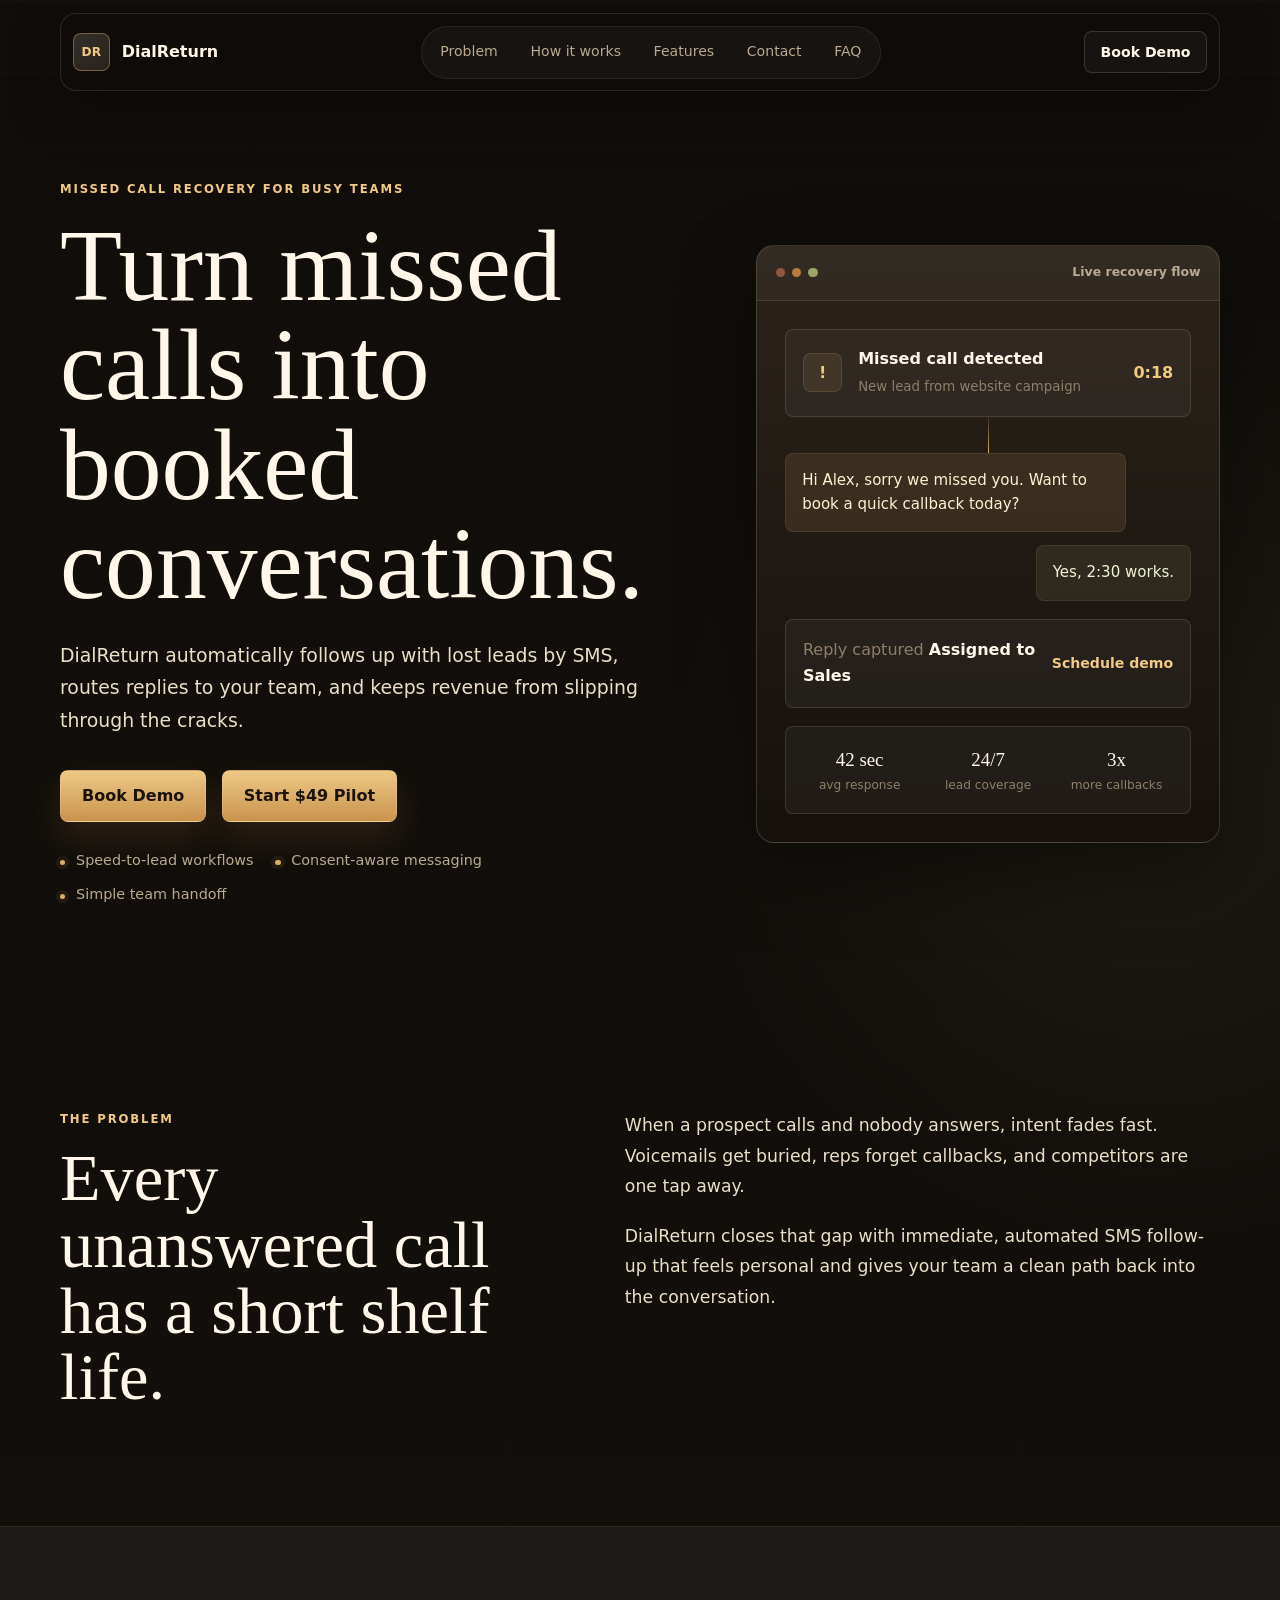
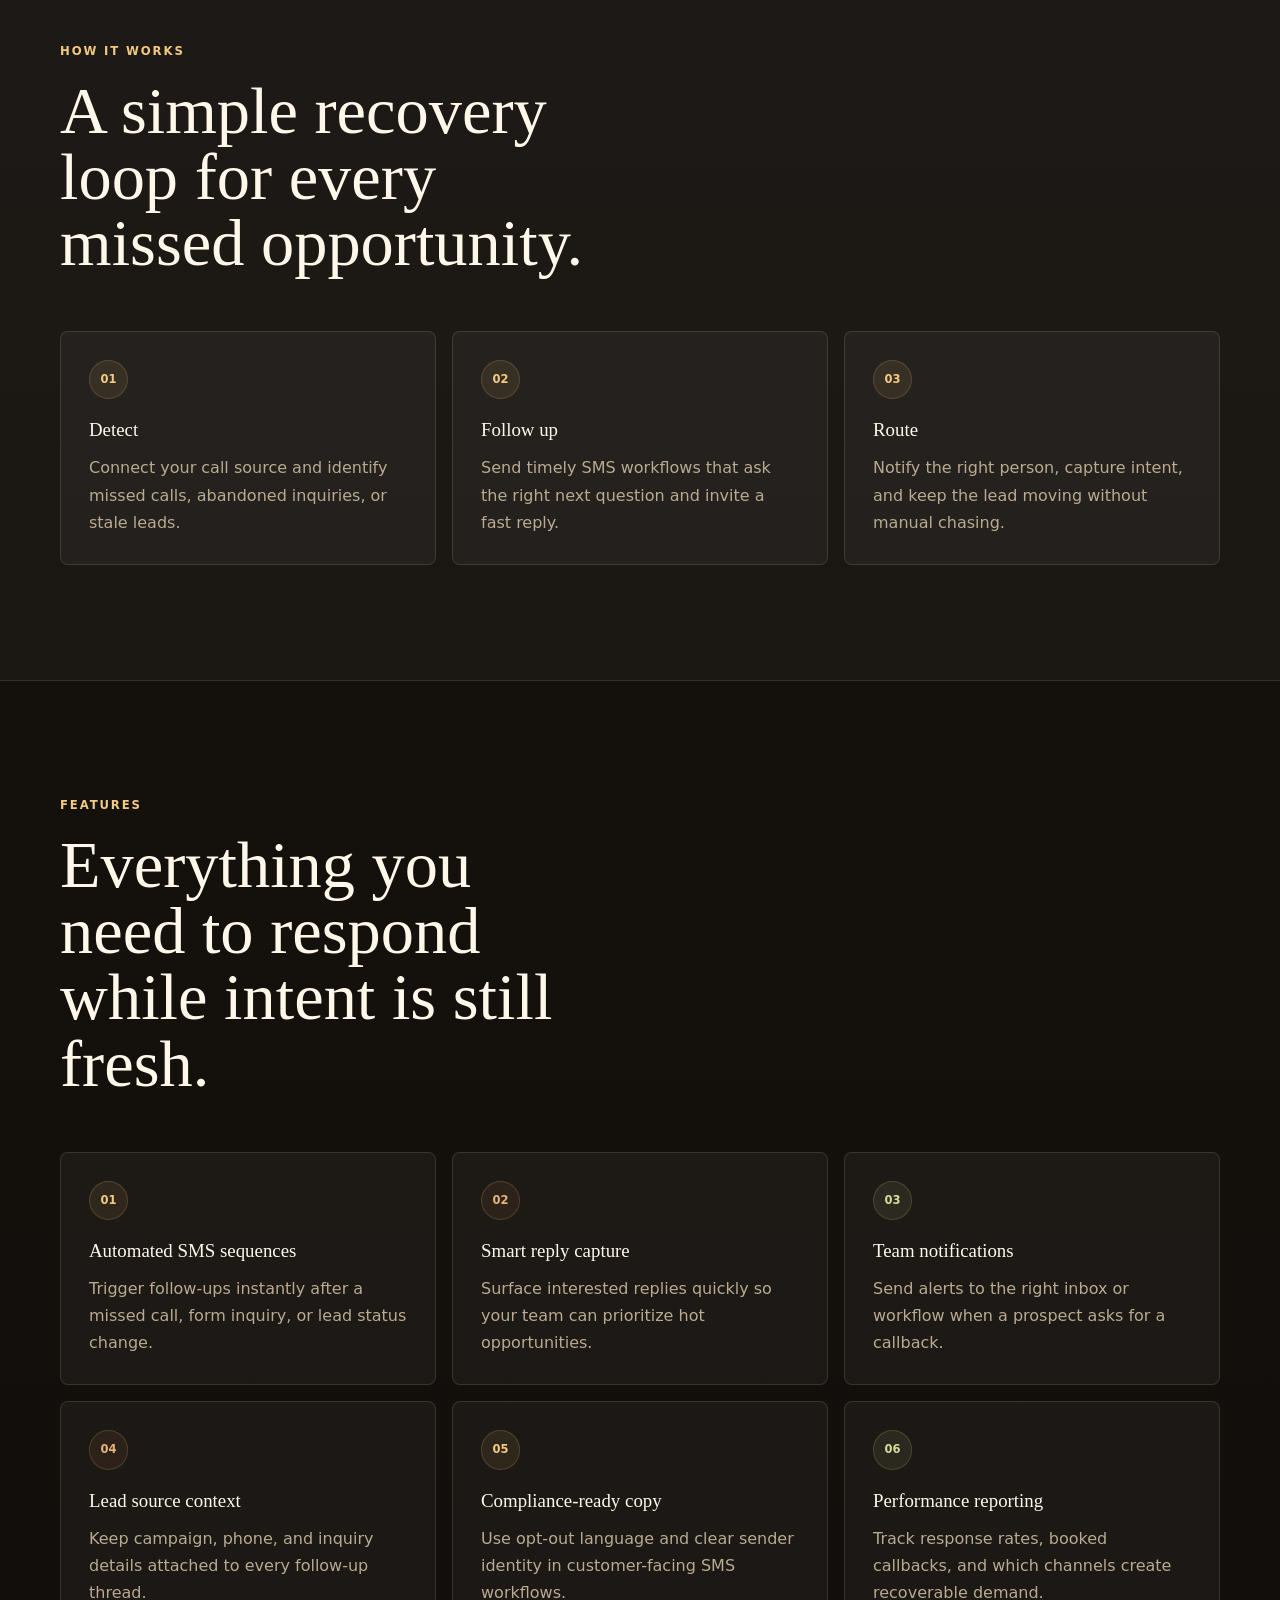
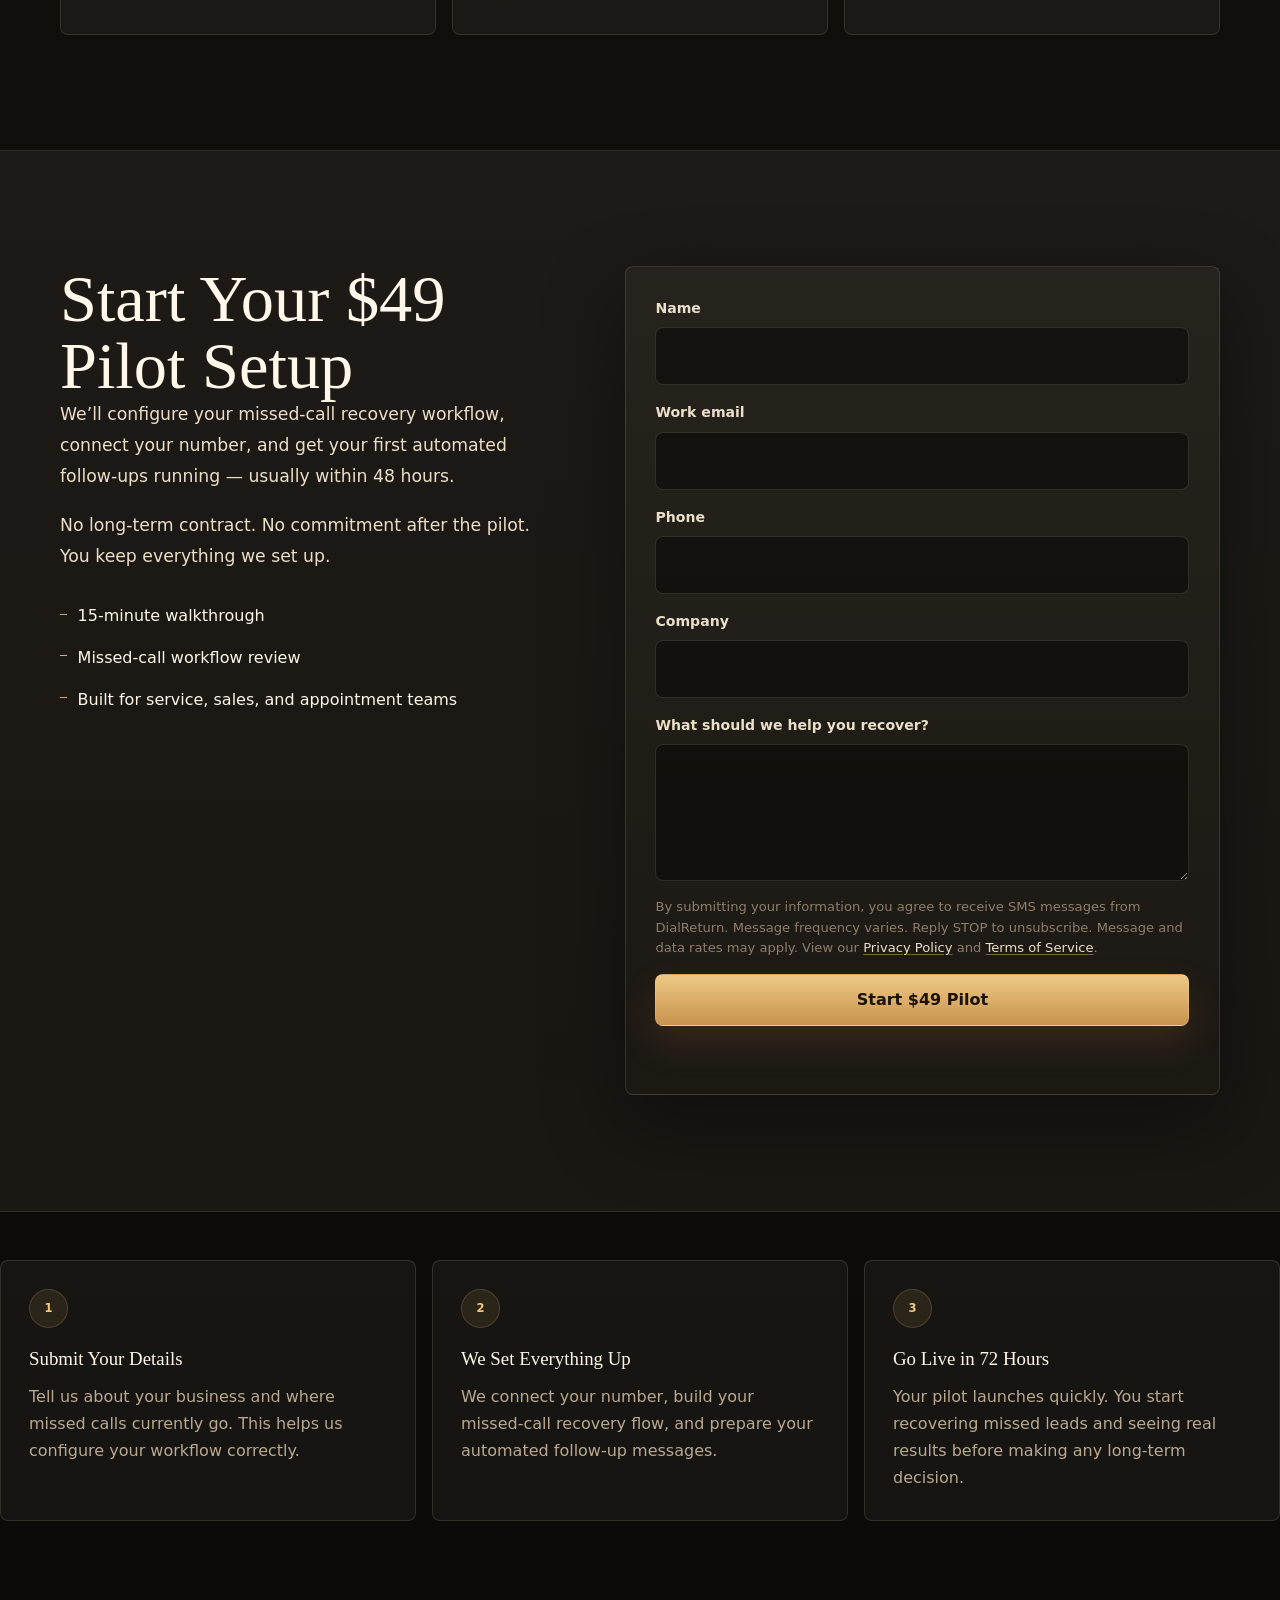
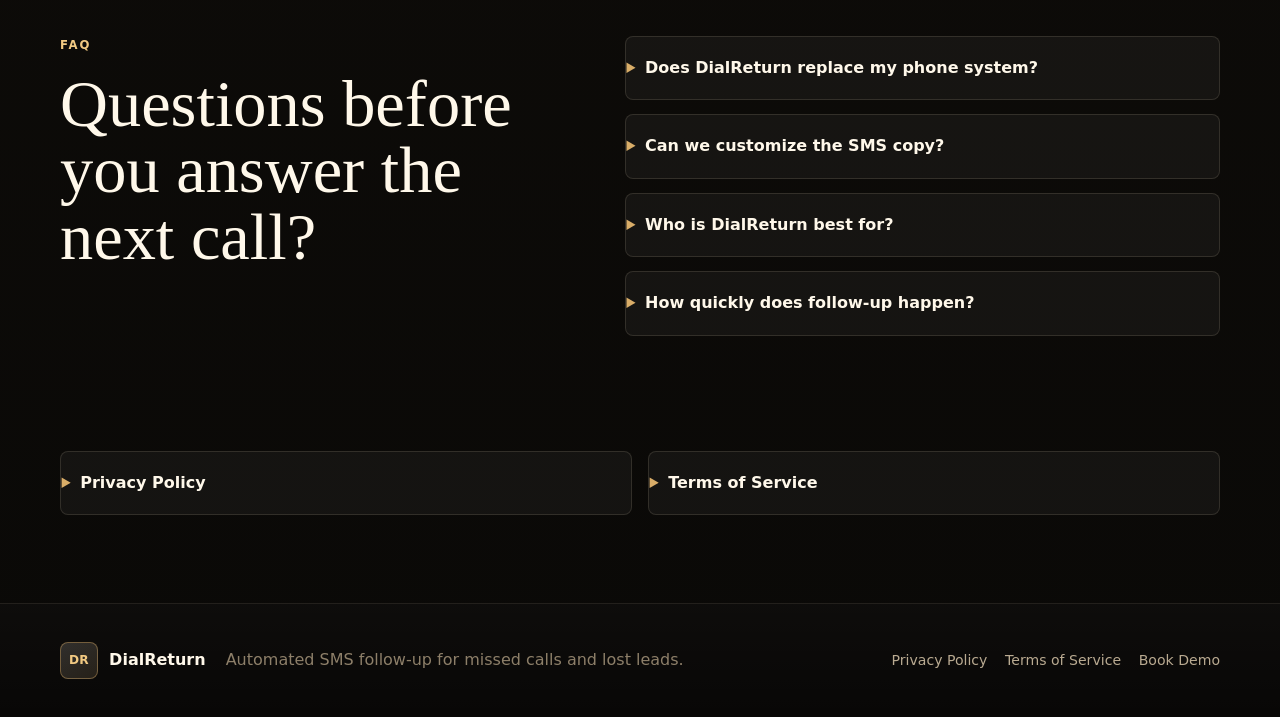
==== commit 0a0c73fd: "update" ====
--- a/index.html
+++ b/index.html
@@ -1,6 +1,7 @@
 <!DOCTYPE html>
 <html lang="en">
   <head>
+    <link rel="icon" type="image/png" href="/favicon.png">
     <meta charset="UTF-8" />
     <meta name="viewport" content="width=device-width, initial-scale=1.0" />
     <meta
@@ -254,6 +255,29 @@
           <iframe name="hidden_iframe" style="display:none;"></iframe>
         </div>
       </section>
+
+      <div class="steps-grid" data-animate style="margin-top: 3rem;">
+  
+        <div class="step">
+          <div class="step-number">1</div>
+          <h3>Submit Your Details</h3>
+          <p>Tell us about your business and where missed calls currently go. This helps us configure your workflow correctly.</p>
+        </div>
+
+        <div class="step">
+          <div class="step-number">2</div>
+          <h3>We Set Everything Up</h3>
+          <p>We connect your number, build your missed‑call recovery flow, and prepare your automated follow‑up messages.</p>
+        </div>
+
+        <div class="step">
+          <div class="step-number">3</div>
+          <h3>Go Live in 72 Hours</h3>
+          <p>Your pilot launches quickly. You start recovering missed leads and seeing real results before making any long‑term decision.</p>
+        </div>
+
+      </div>
+
 
       <section id="faq" class="section">
         <div class="section-inner faq-layout">
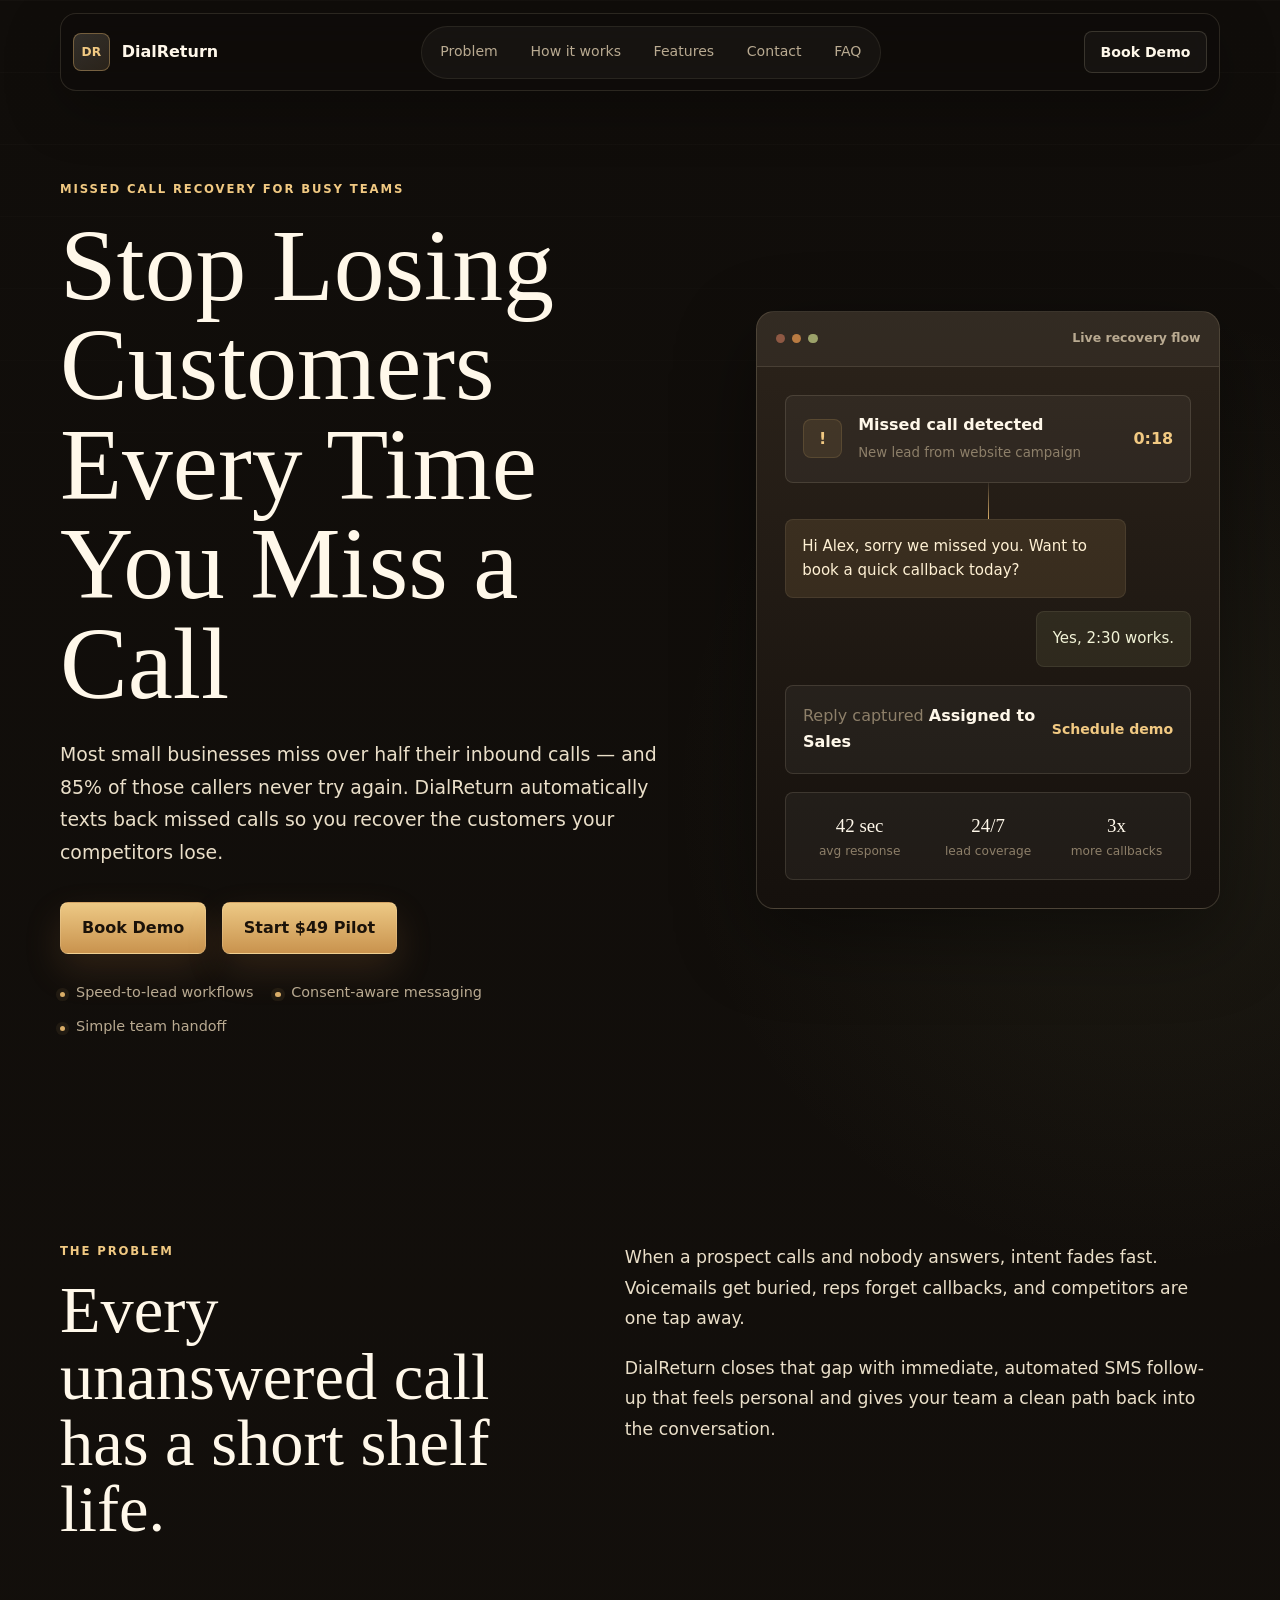
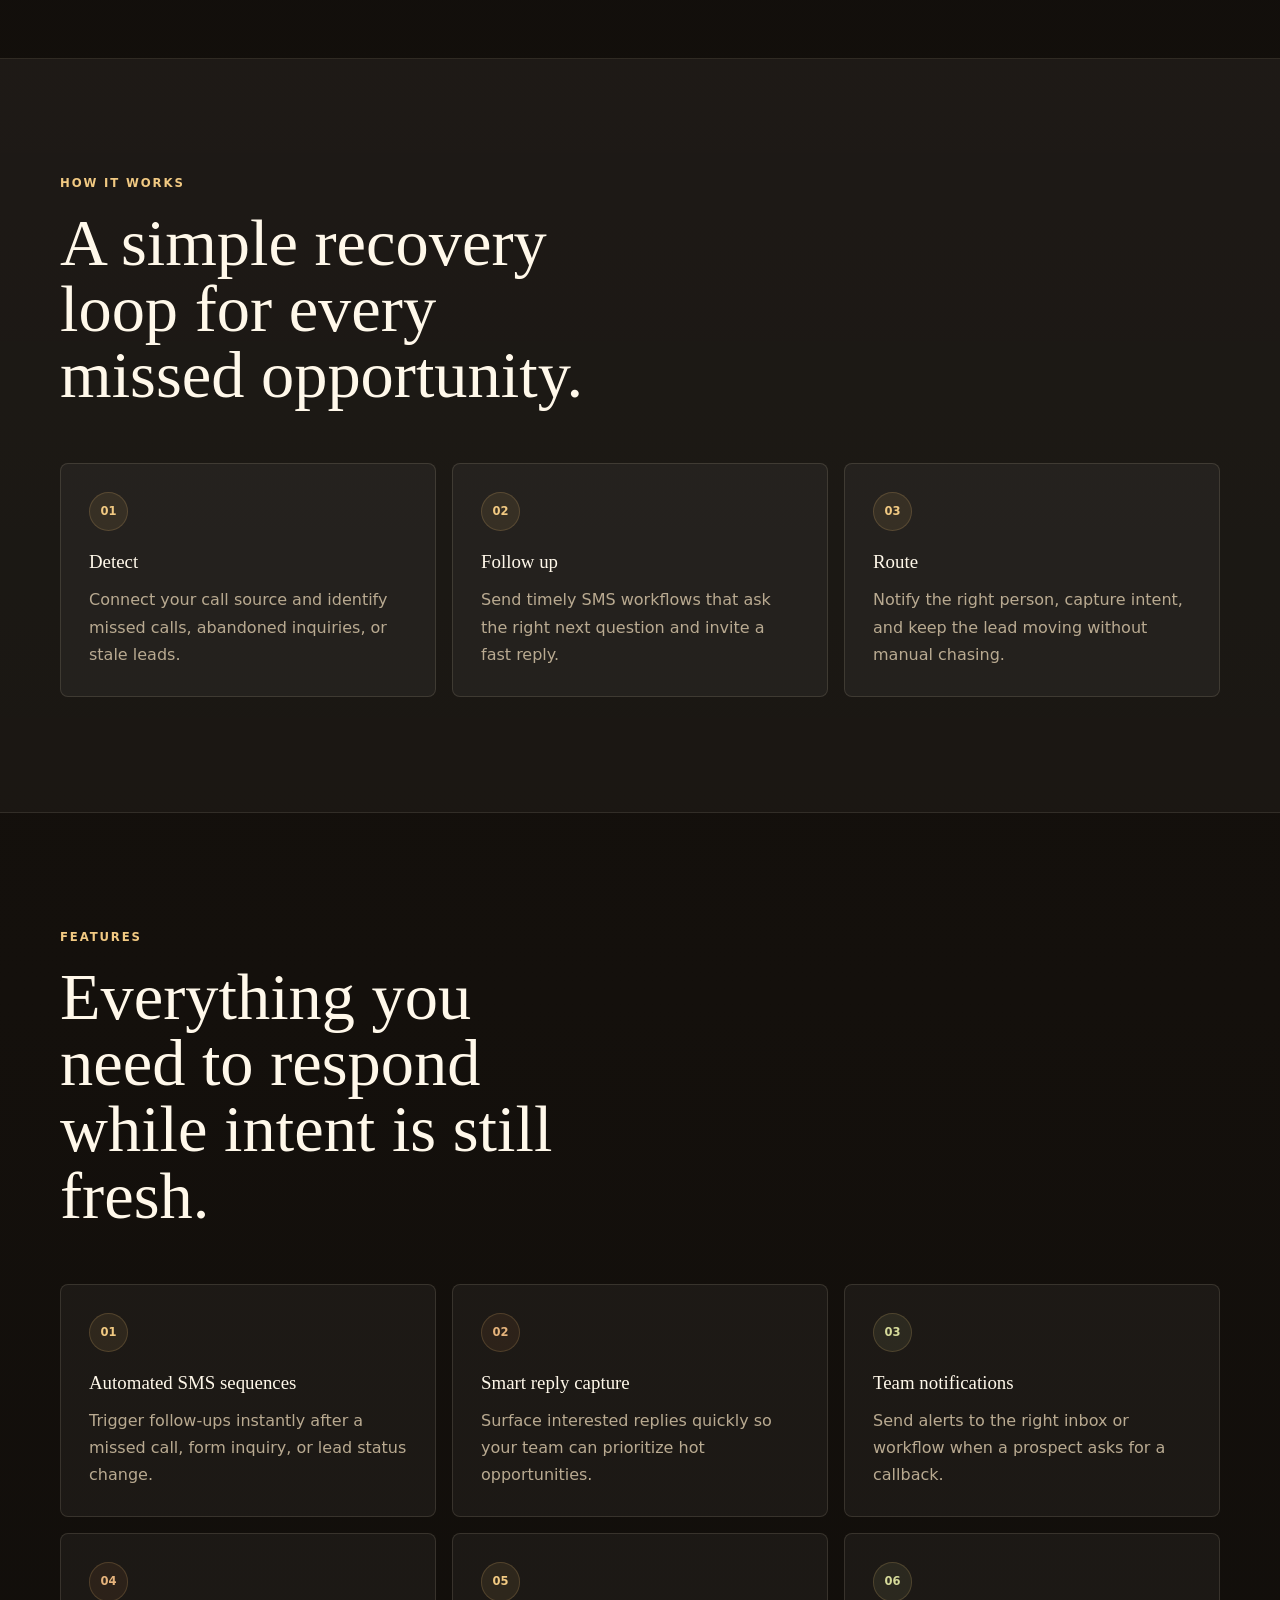
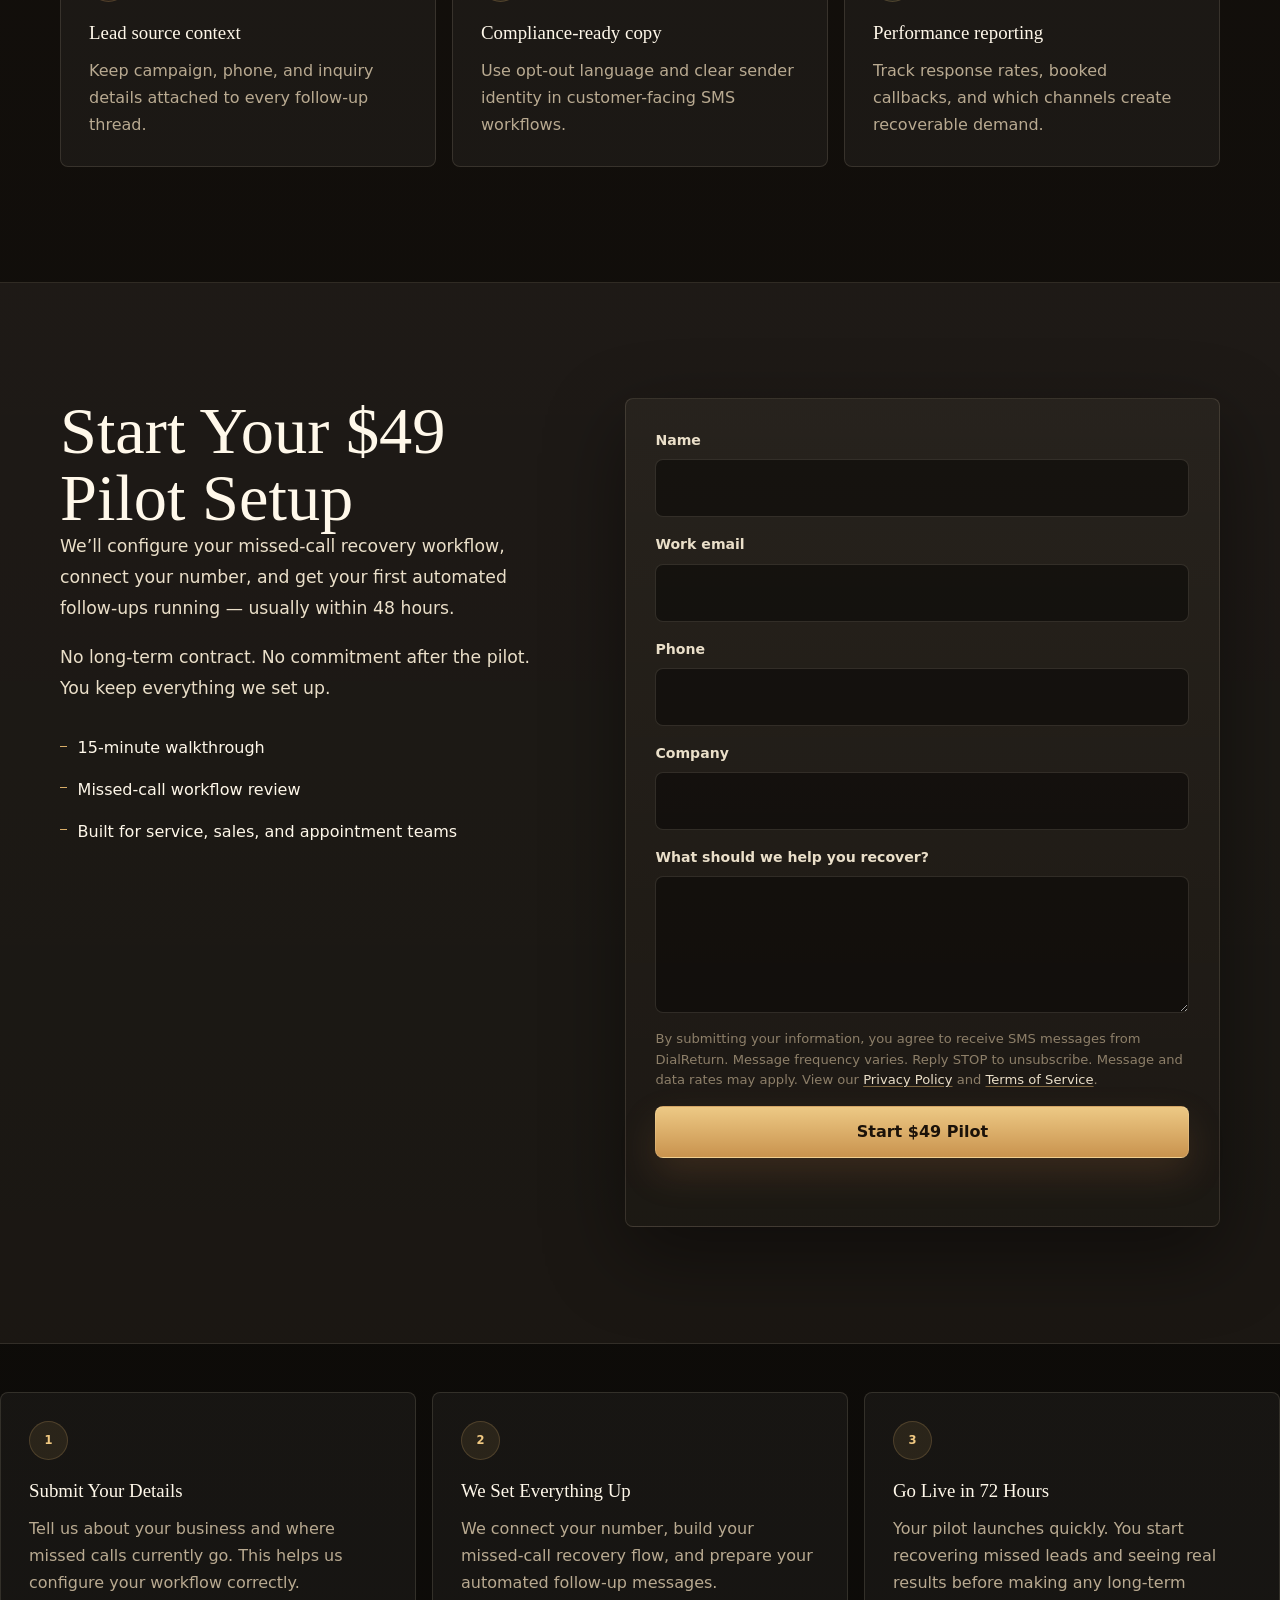
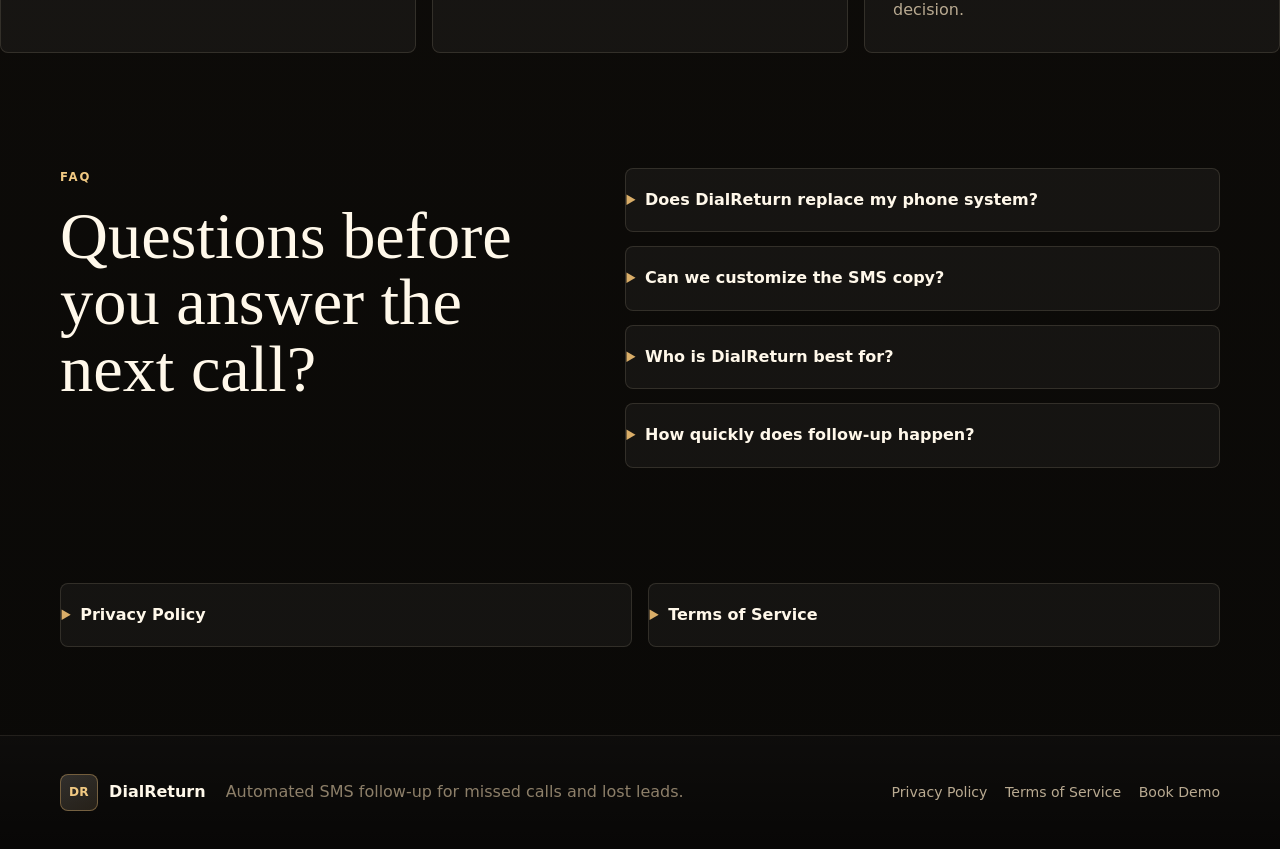
==== commit 165c3373: "update hero" ====
--- a/index.html
+++ b/index.html
@@ -41,10 +41,9 @@
         <div class="section-inner hero-grid">
           <div class="hero-copy" data-animate>
             <p class="eyebrow">Missed call recovery for busy teams</p>
-            <h1>Turn missed calls into booked conversations.</h1>
+            <h1>Stop Losing Customers Every Time You Miss a Call</h1>
             <p class="hero-text">
-              DialReturn automatically follows up with lost leads by SMS, routes replies to your
-              team, and keeps revenue from slipping through the cracks.
+              Most small businesses miss over half their inbound calls — and 85% of those callers never try again. DialReturn automatically texts back missed calls so you recover the customers your competitors lose.
             </p>
             <div class="hero-actions">
               <a class="button button-primary" href="#contact">Book Demo</a>
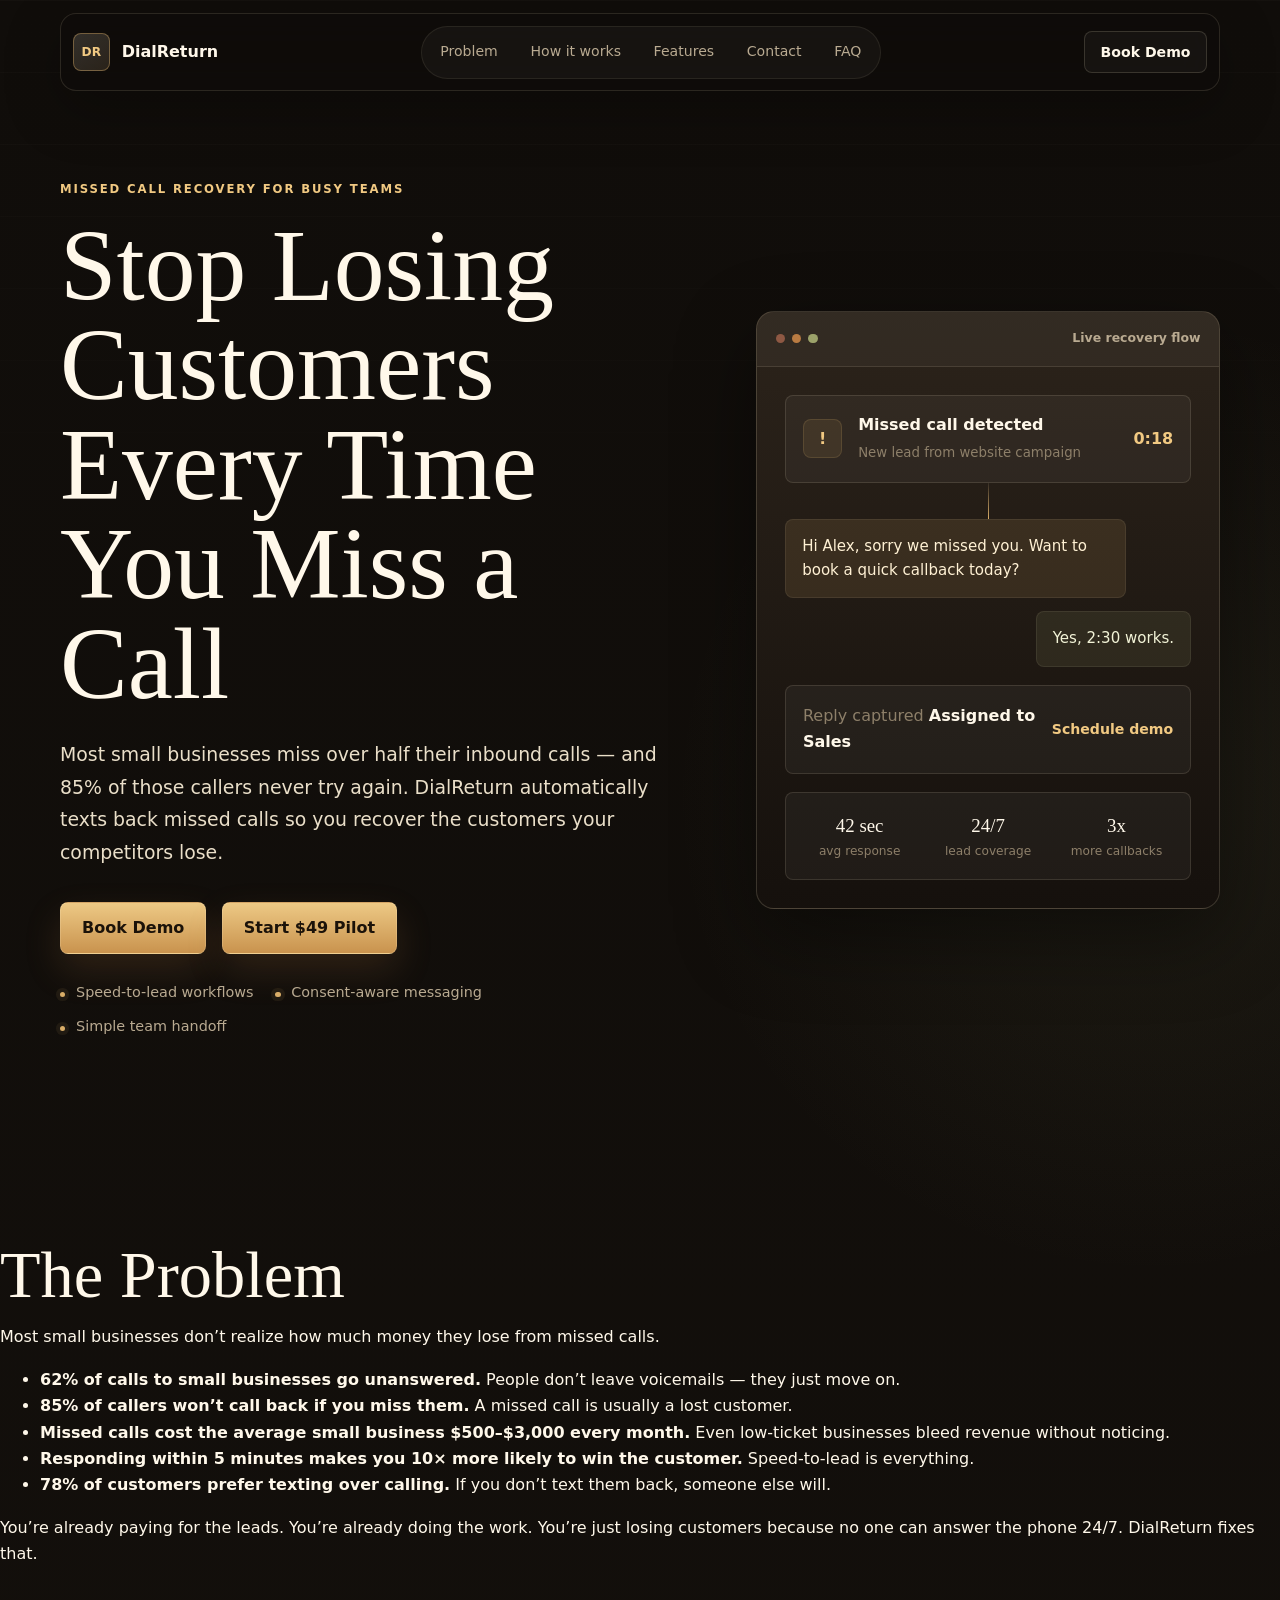
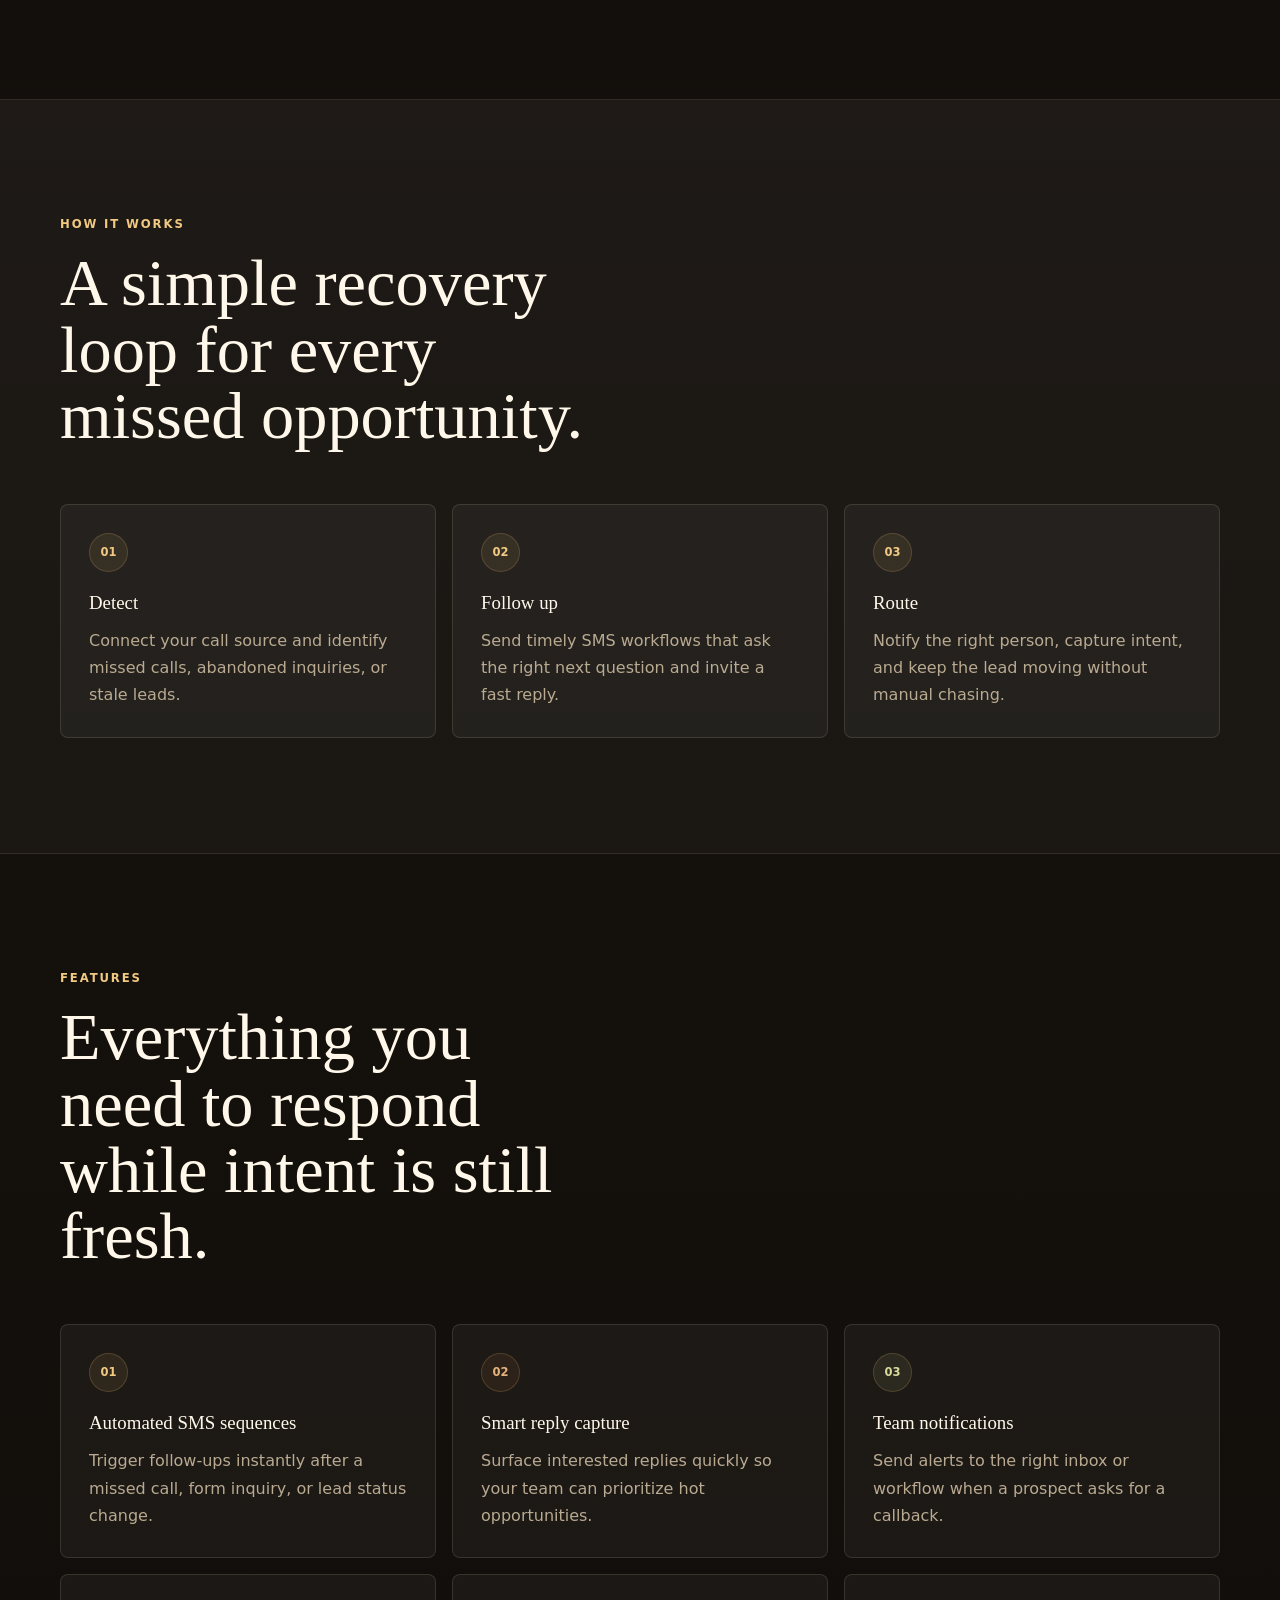
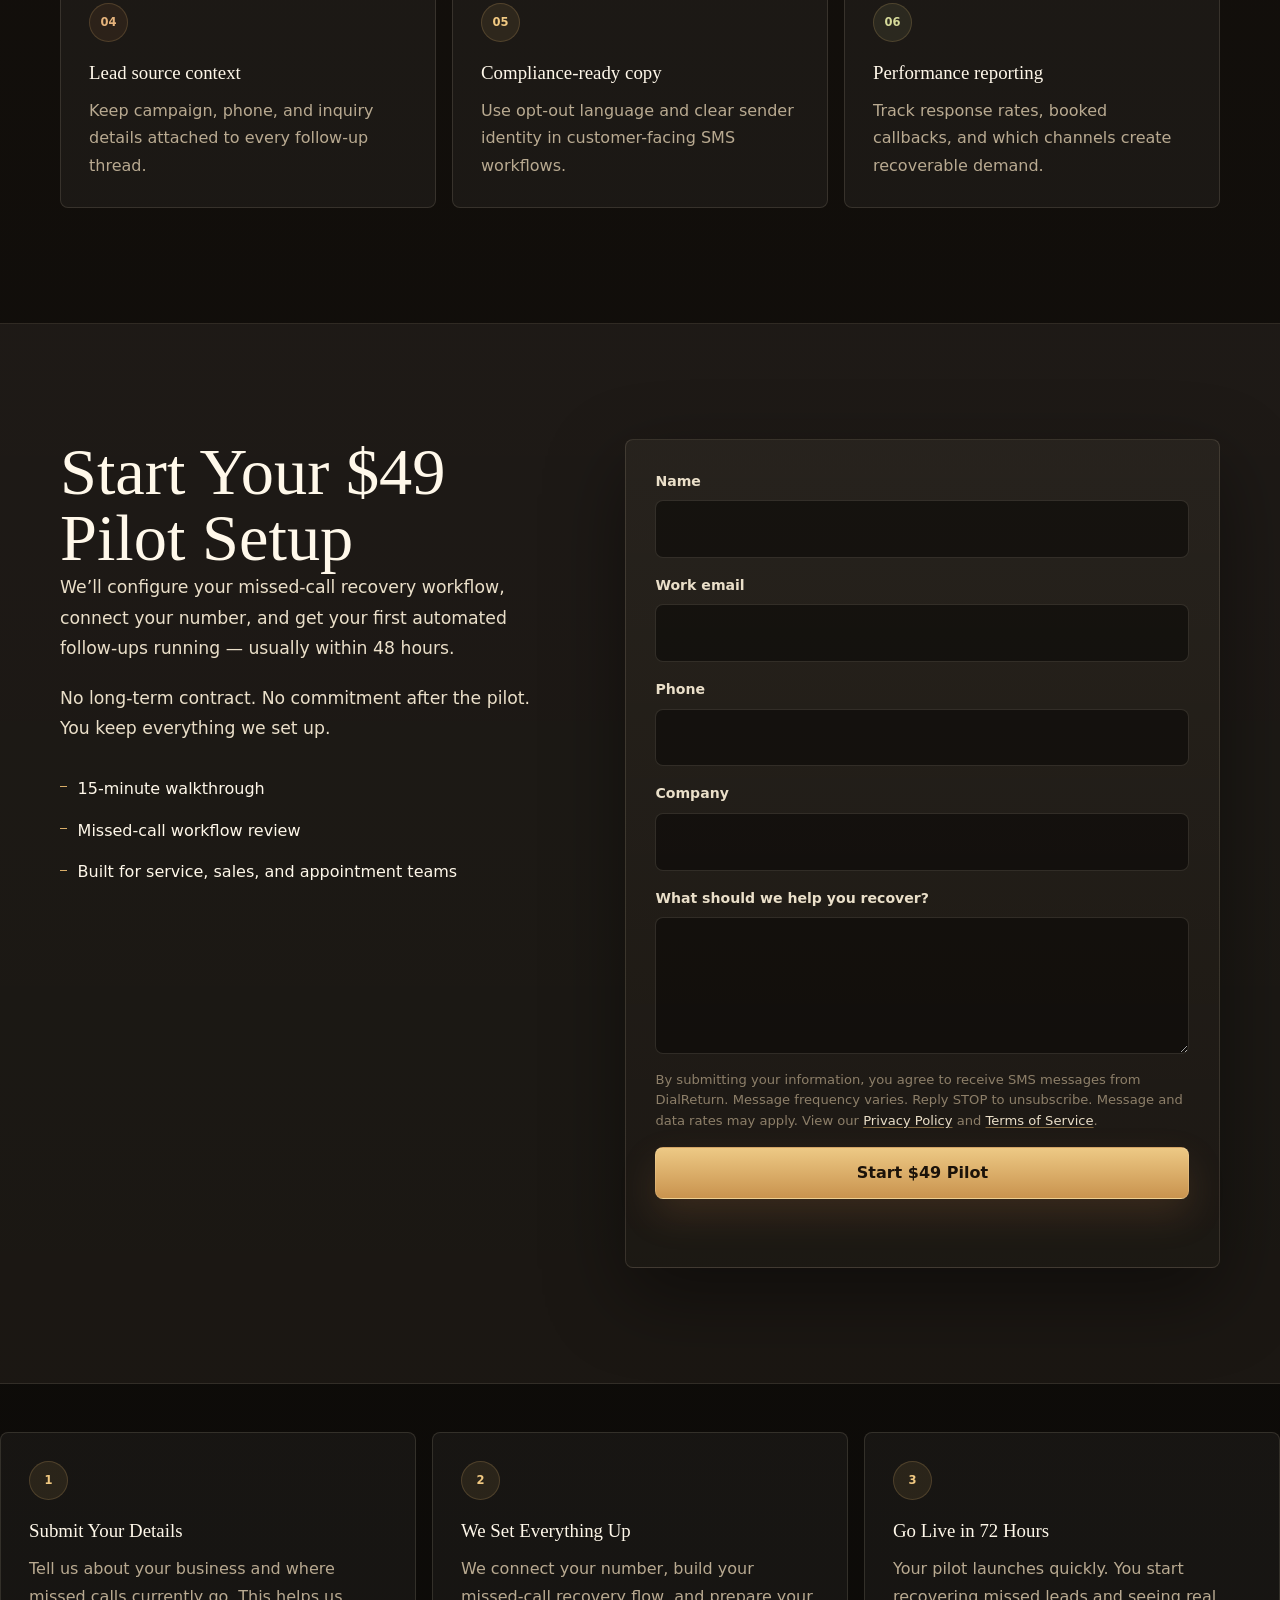
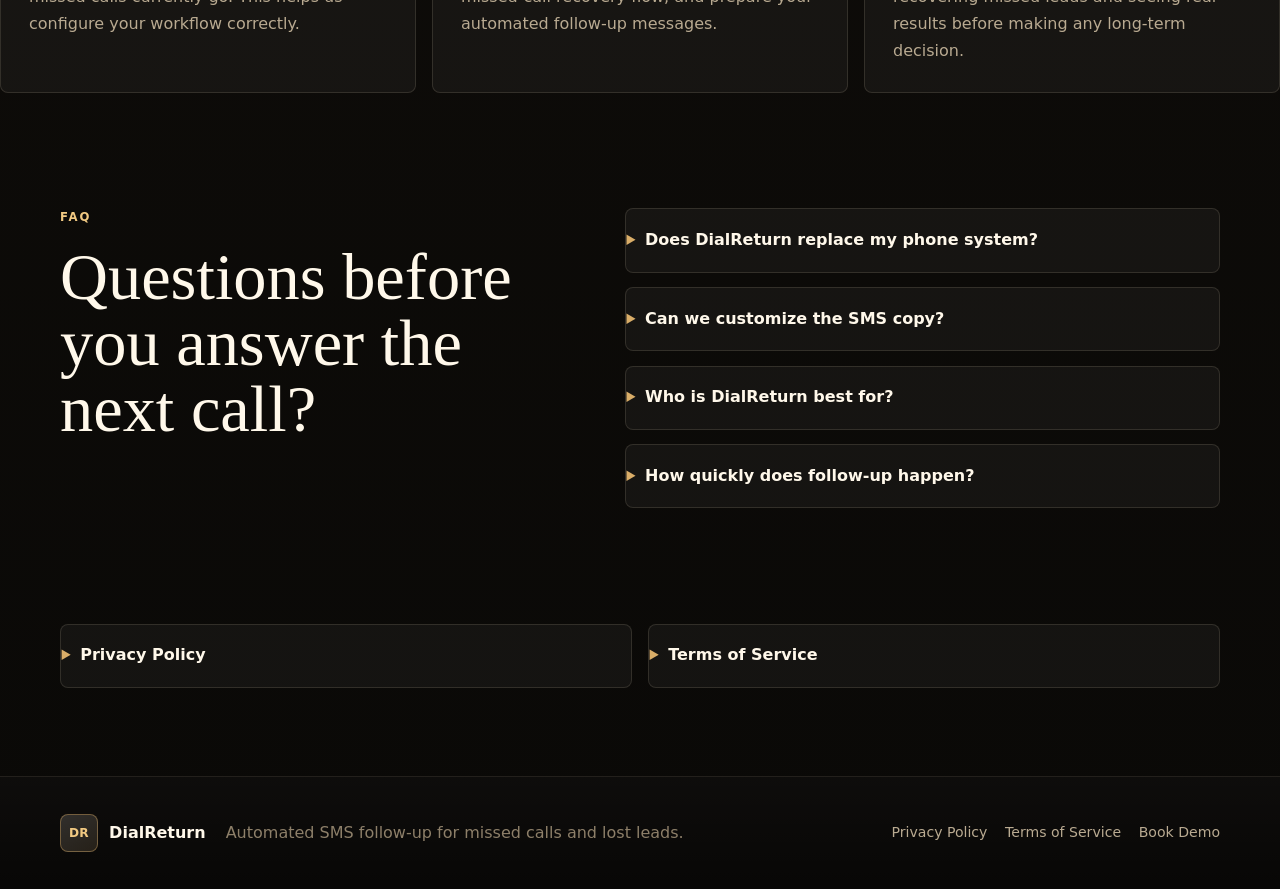
==== commit 31cc3c23: "Update "problem" section" ====
--- a/index.html
+++ b/index.html
@@ -110,21 +110,19 @@
       </section>
 
       <section id="problem" class="section">
-        <div class="section-inner split-layout">
-          <div data-animate>
-            <p class="eyebrow">The problem</p>
-            <h2>Every unanswered call has a short shelf life.</h2>
-          </div>
-          <div class="problem-copy" data-animate>
-            <p>
-              When a prospect calls and nobody answers, intent fades fast. Voicemails get buried,
-              reps forget callbacks, and competitors are one tap away.
-            </p>
-            <p>
-              DialReturn closes that gap with immediate, automated SMS follow-up that feels
-              personal and gives your team a clean path back into the conversation.
-            </p>
-          </div>
+        <div class="container" data-animate>
+          <h2>The Problem</h2>
+          <p>Most small businesses don’t realize how much money they lose from missed calls.</p>
+
+          <ul class="problem-list">
+            <li><strong>62% of calls to small businesses go unanswered.</strong> People don’t leave voicemails — they just move on.</li>
+            <li><strong>85% of callers won’t call back if you miss them.</strong> A missed call is usually a lost customer.</li>
+            <li><strong>Missed calls cost the average small business $500–$3,000 every month.</strong> Even low‑ticket businesses bleed revenue without noticing.</li>
+            <li><strong>Responding within 5 minutes makes you 10× more likely to win the customer.</strong> Speed‑to‑lead is everything.</li>
+            <li><strong>78% of customers prefer texting over calling.</strong> If you don’t text them back, someone else will.</li>
+          </ul>
+
+          <p class="problem-closer">You’re already paying for the leads. You’re already doing the work. You’re just losing customers because no one can answer the phone 24/7. DialReturn fixes that.</p>
         </div>
       </section>
 
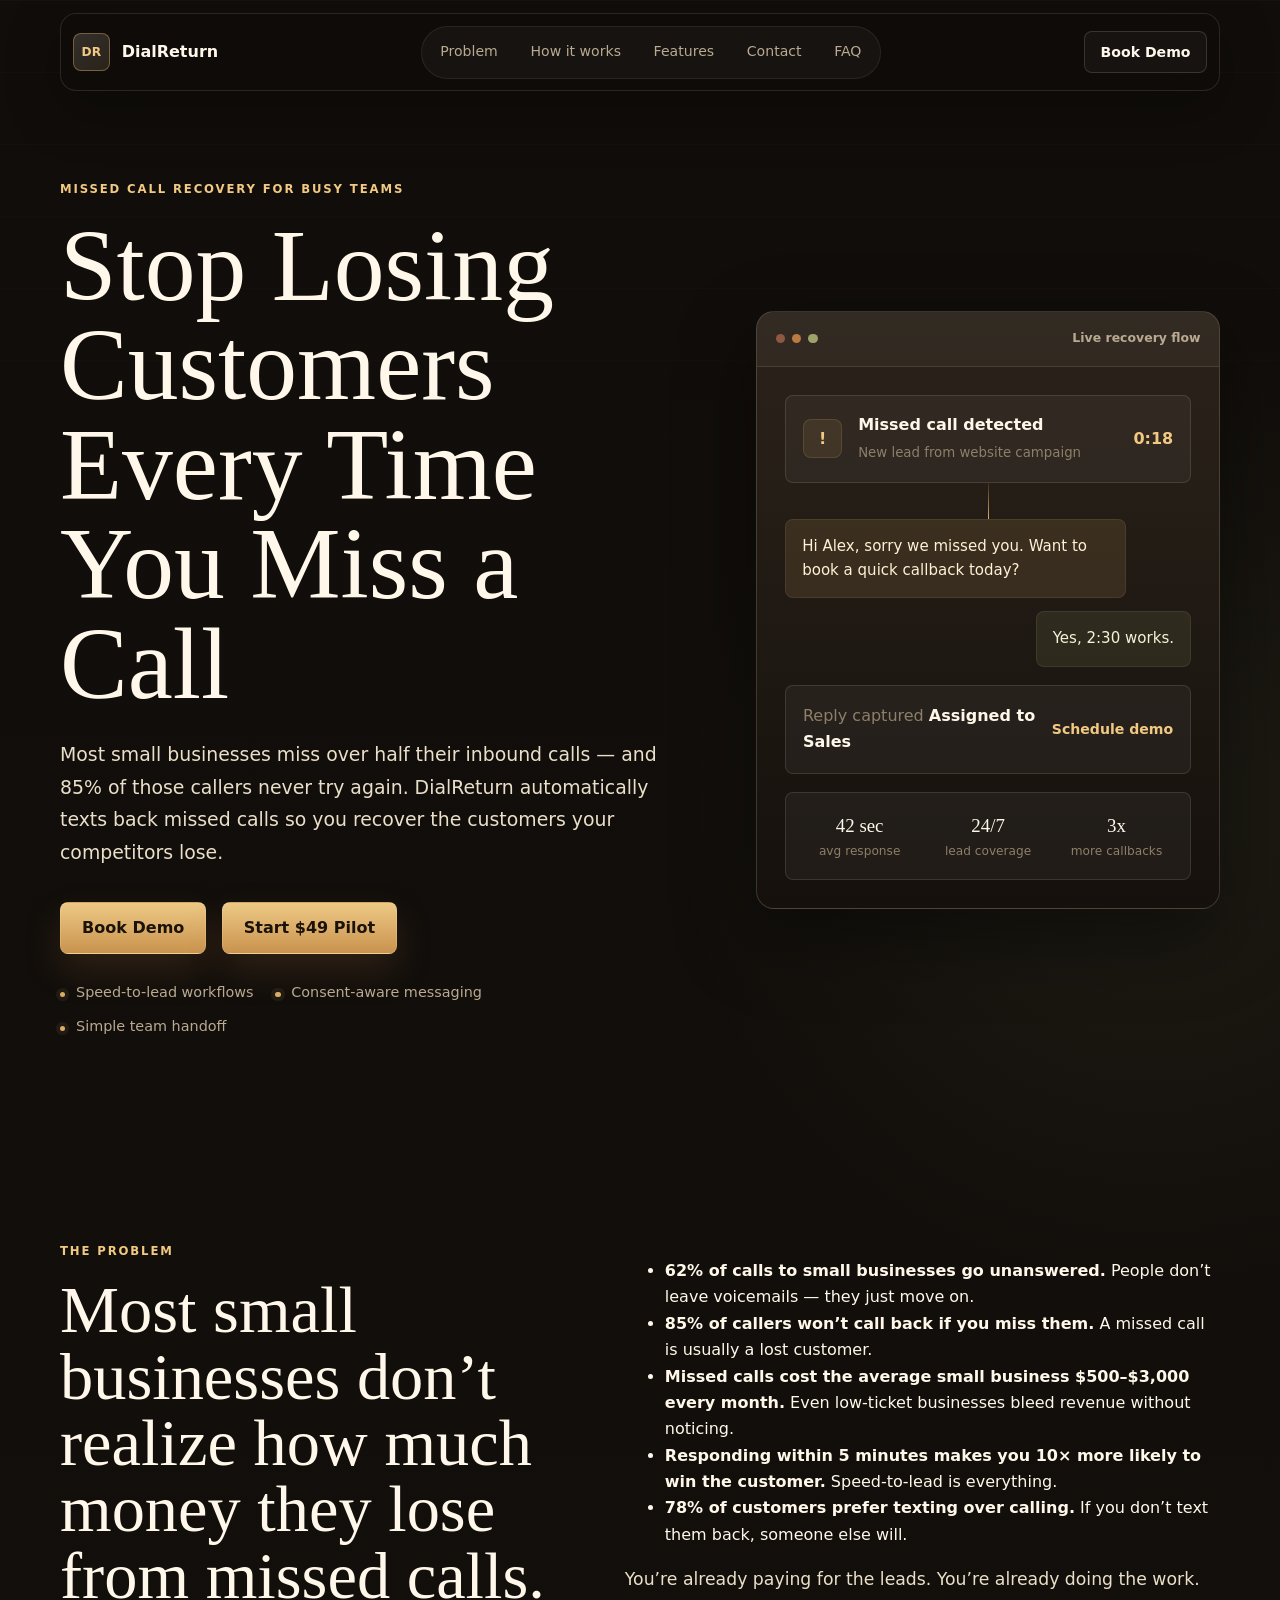
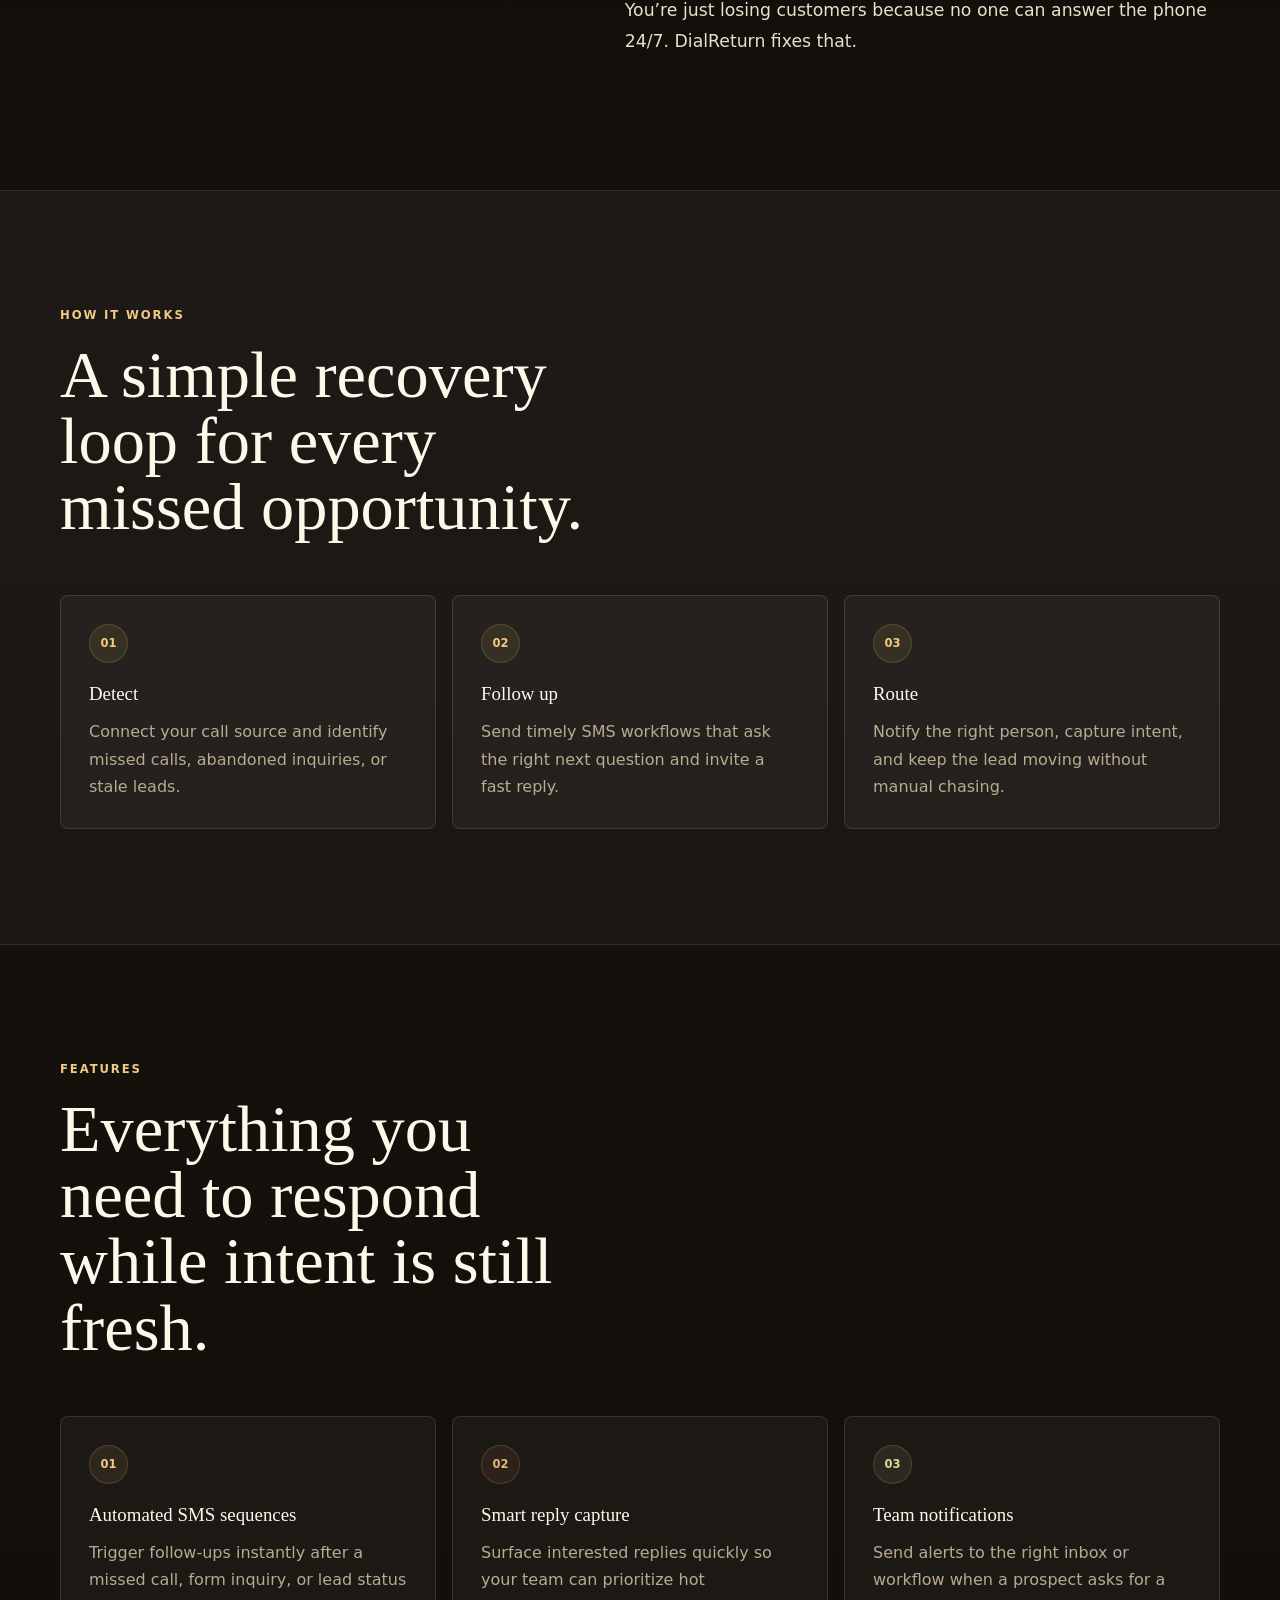
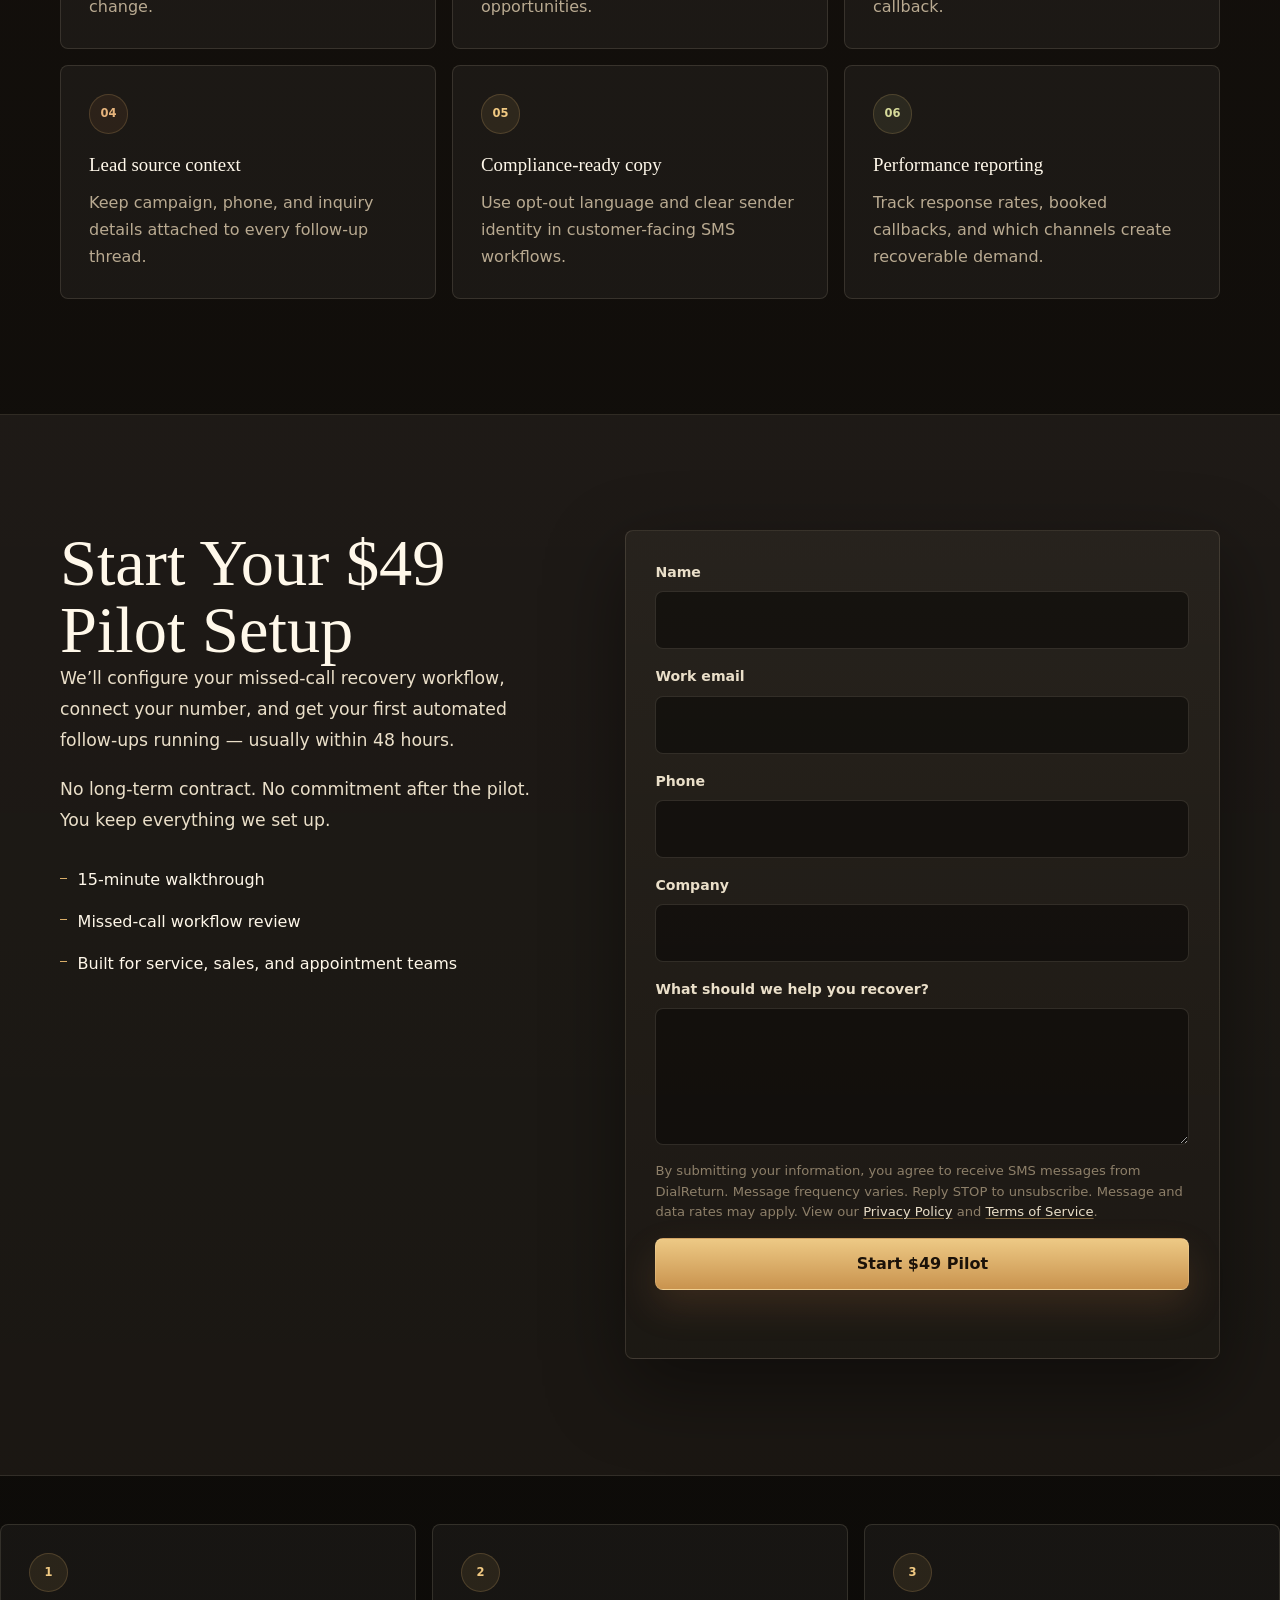
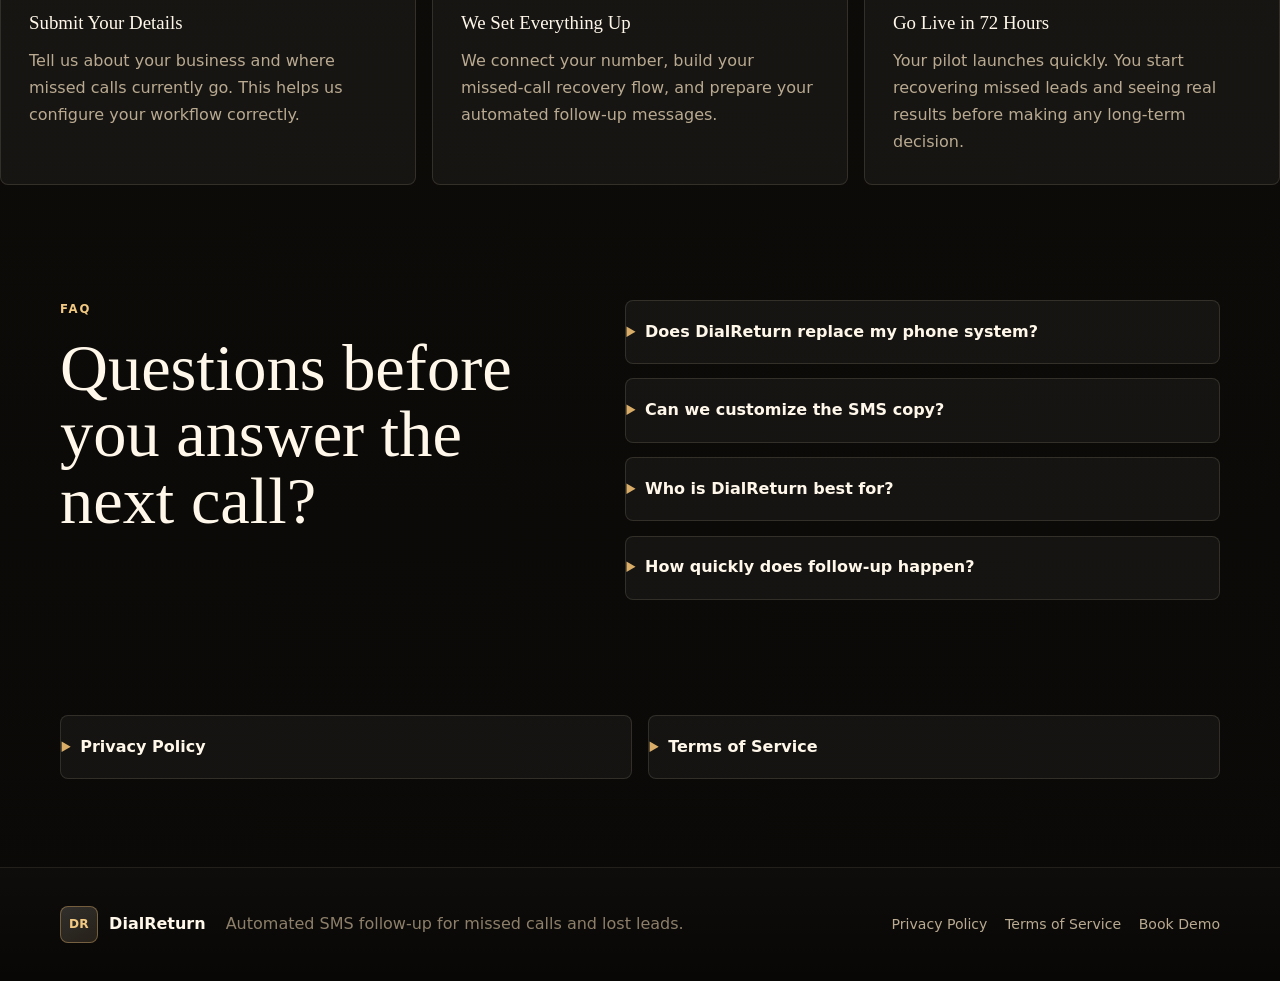
==== commit 8b8c902d: "update" ====
--- a/index.html
+++ b/index.html
@@ -110,19 +110,22 @@
       </section>
 
       <section id="problem" class="section">
-        <div class="container" data-animate>
-          <h2>The Problem</h2>
-          <p>Most small businesses don’t realize how much money they lose from missed calls.</p>
-
-          <ul class="problem-list">
-            <li><strong>62% of calls to small businesses go unanswered.</strong> People don’t leave voicemails — they just move on.</li>
-            <li><strong>85% of callers won’t call back if you miss them.</strong> A missed call is usually a lost customer.</li>
-            <li><strong>Missed calls cost the average small business $500–$3,000 every month.</strong> Even low‑ticket businesses bleed revenue without noticing.</li>
-            <li><strong>Responding within 5 minutes makes you 10× more likely to win the customer.</strong> Speed‑to‑lead is everything.</li>
-            <li><strong>78% of customers prefer texting over calling.</strong> If you don’t text them back, someone else will.</li>
-          </ul>
-
-          <p class="problem-closer">You’re already paying for the leads. You’re already doing the work. You’re just losing customers because no one can answer the phone 24/7. DialReturn fixes that.</p>
+        <div class="section-inner split-layout">
+          <div data-animate>
+            <p class="eyebrow">The problem</p>
+            <h2>Most small businesses don’t realize how much money they lose from missed calls.</h2>
+          </div>
+          <div class="problem-copy" data-animate>
+            <ul class="problem-list">
+              <li><strong>62% of calls to small businesses go unanswered.</strong> People don’t leave voicemails — they just move on.</li>
+              <li><strong>85% of callers won’t call back if you miss them.</strong> A missed call is usually a lost customer.</li>
+              <li><strong>Missed calls cost the average small business $500–$3,000 every month.</strong> Even low‑ticket businesses bleed revenue without noticing.</li>
+              <li><strong>Responding within 5 minutes makes you 10× more likely to win the customer.</strong> Speed‑to‑lead is everything.</li>
+              <li><strong>78% of customers prefer texting over calling.</strong> If you don’t text them back, someone else will.</li>
+            </ul>
+
+            <p class="problem-closer">You’re already paying for the leads. You’re already doing the work. You’re just losing customers because no one can answer the phone 24/7. DialReturn fixes that.</p>
+          </div>
         </div>
       </section>
 
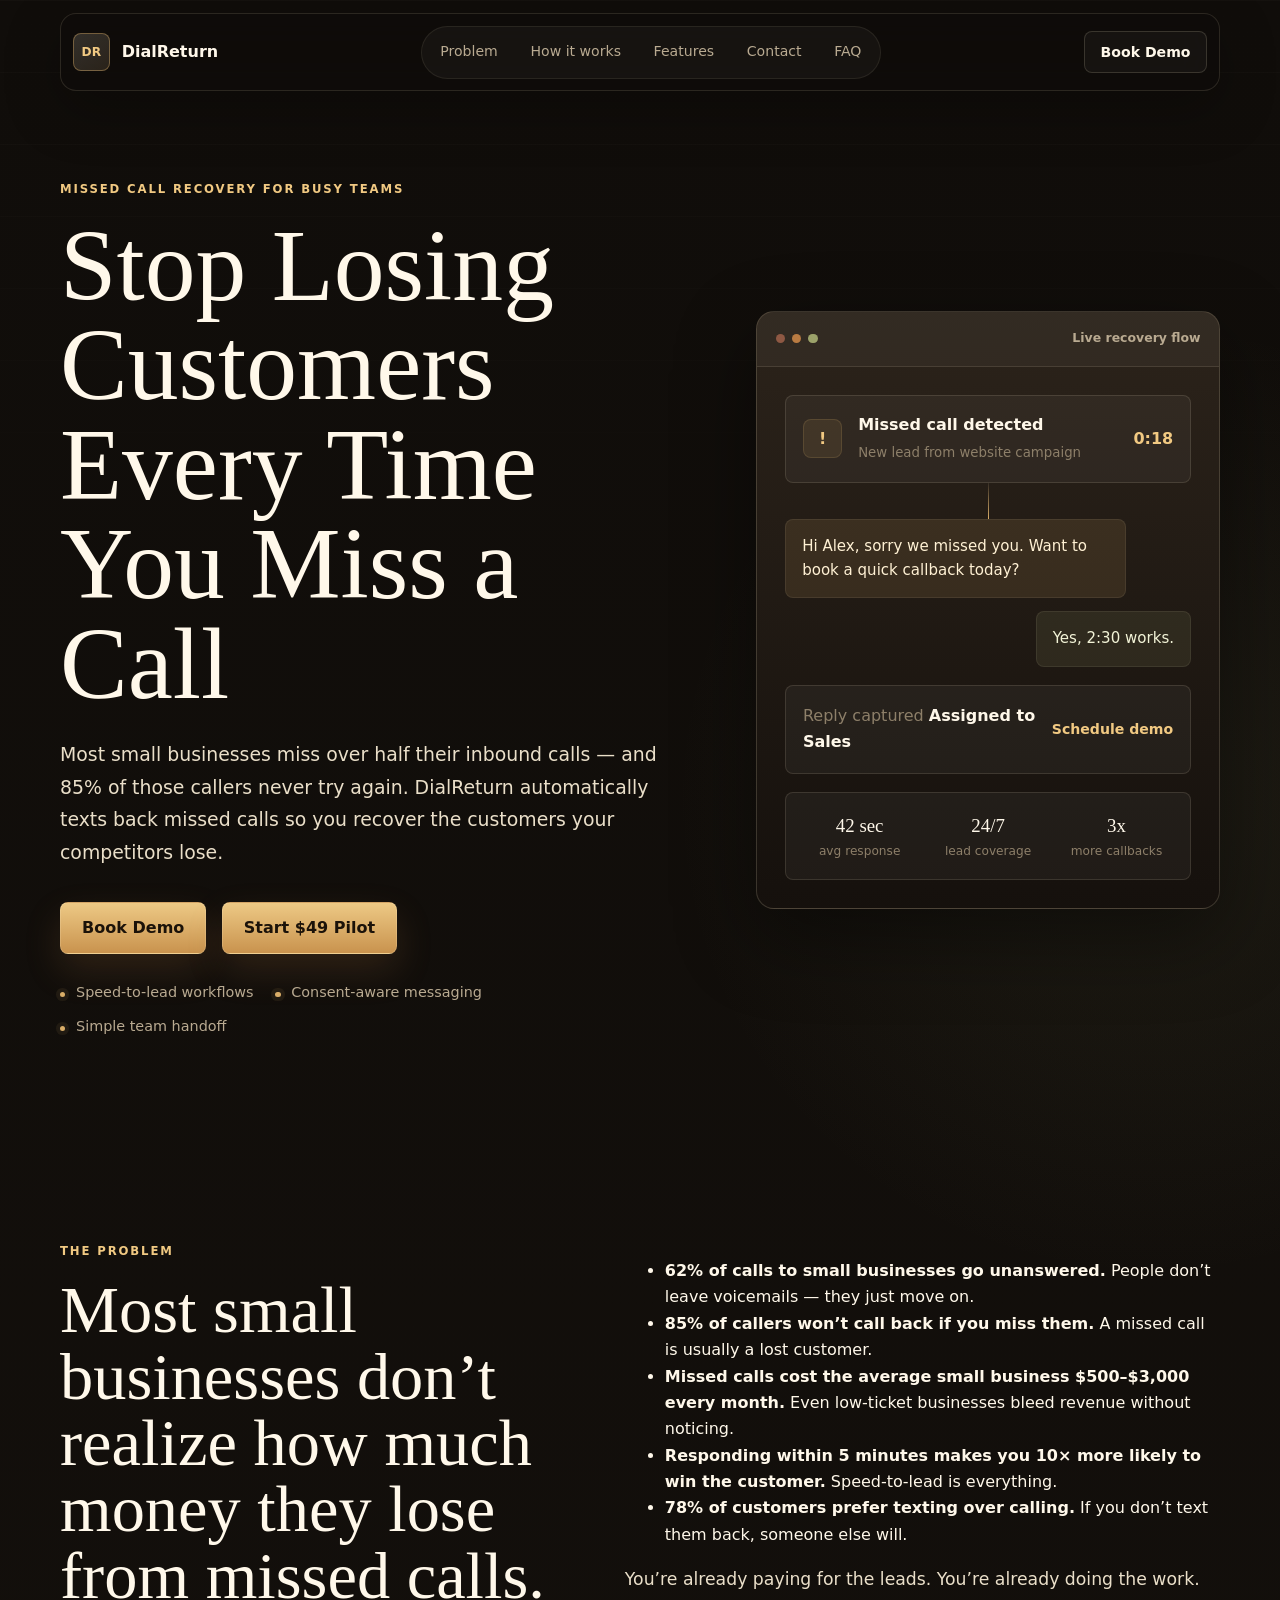
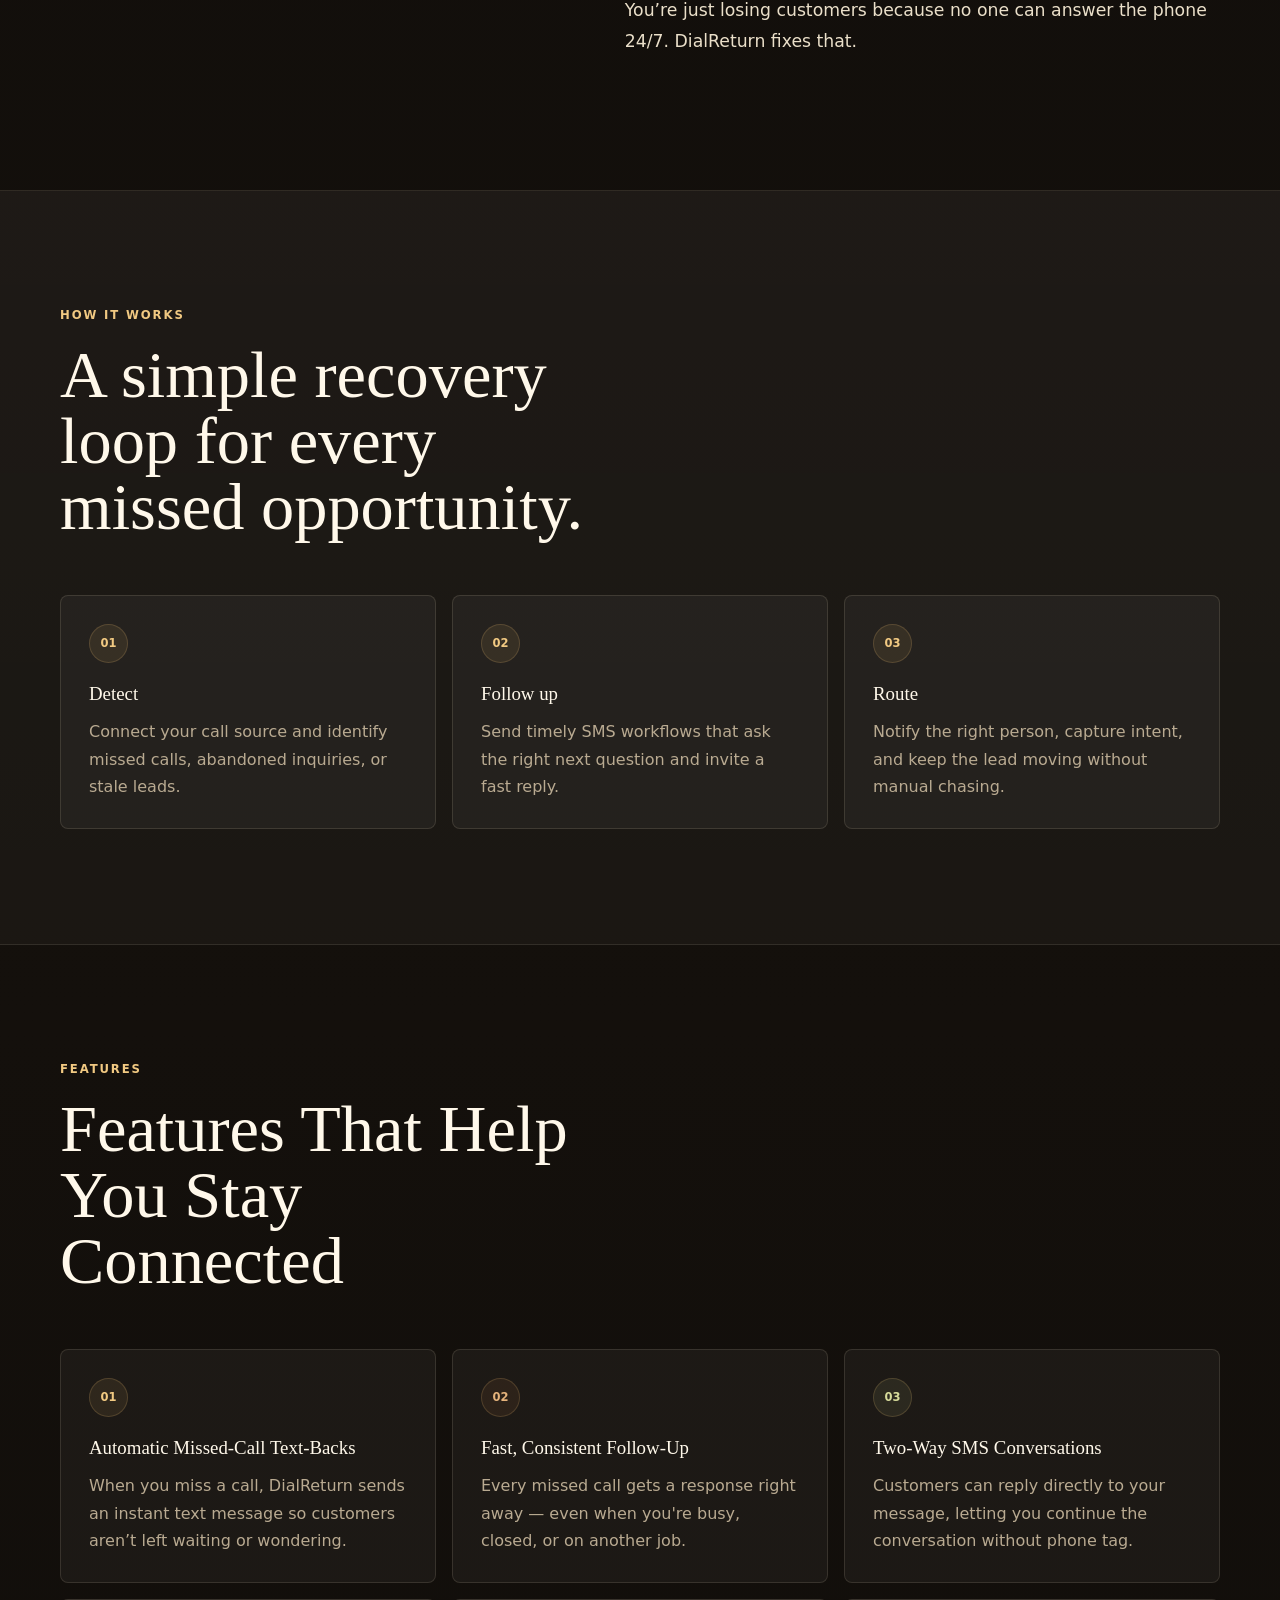
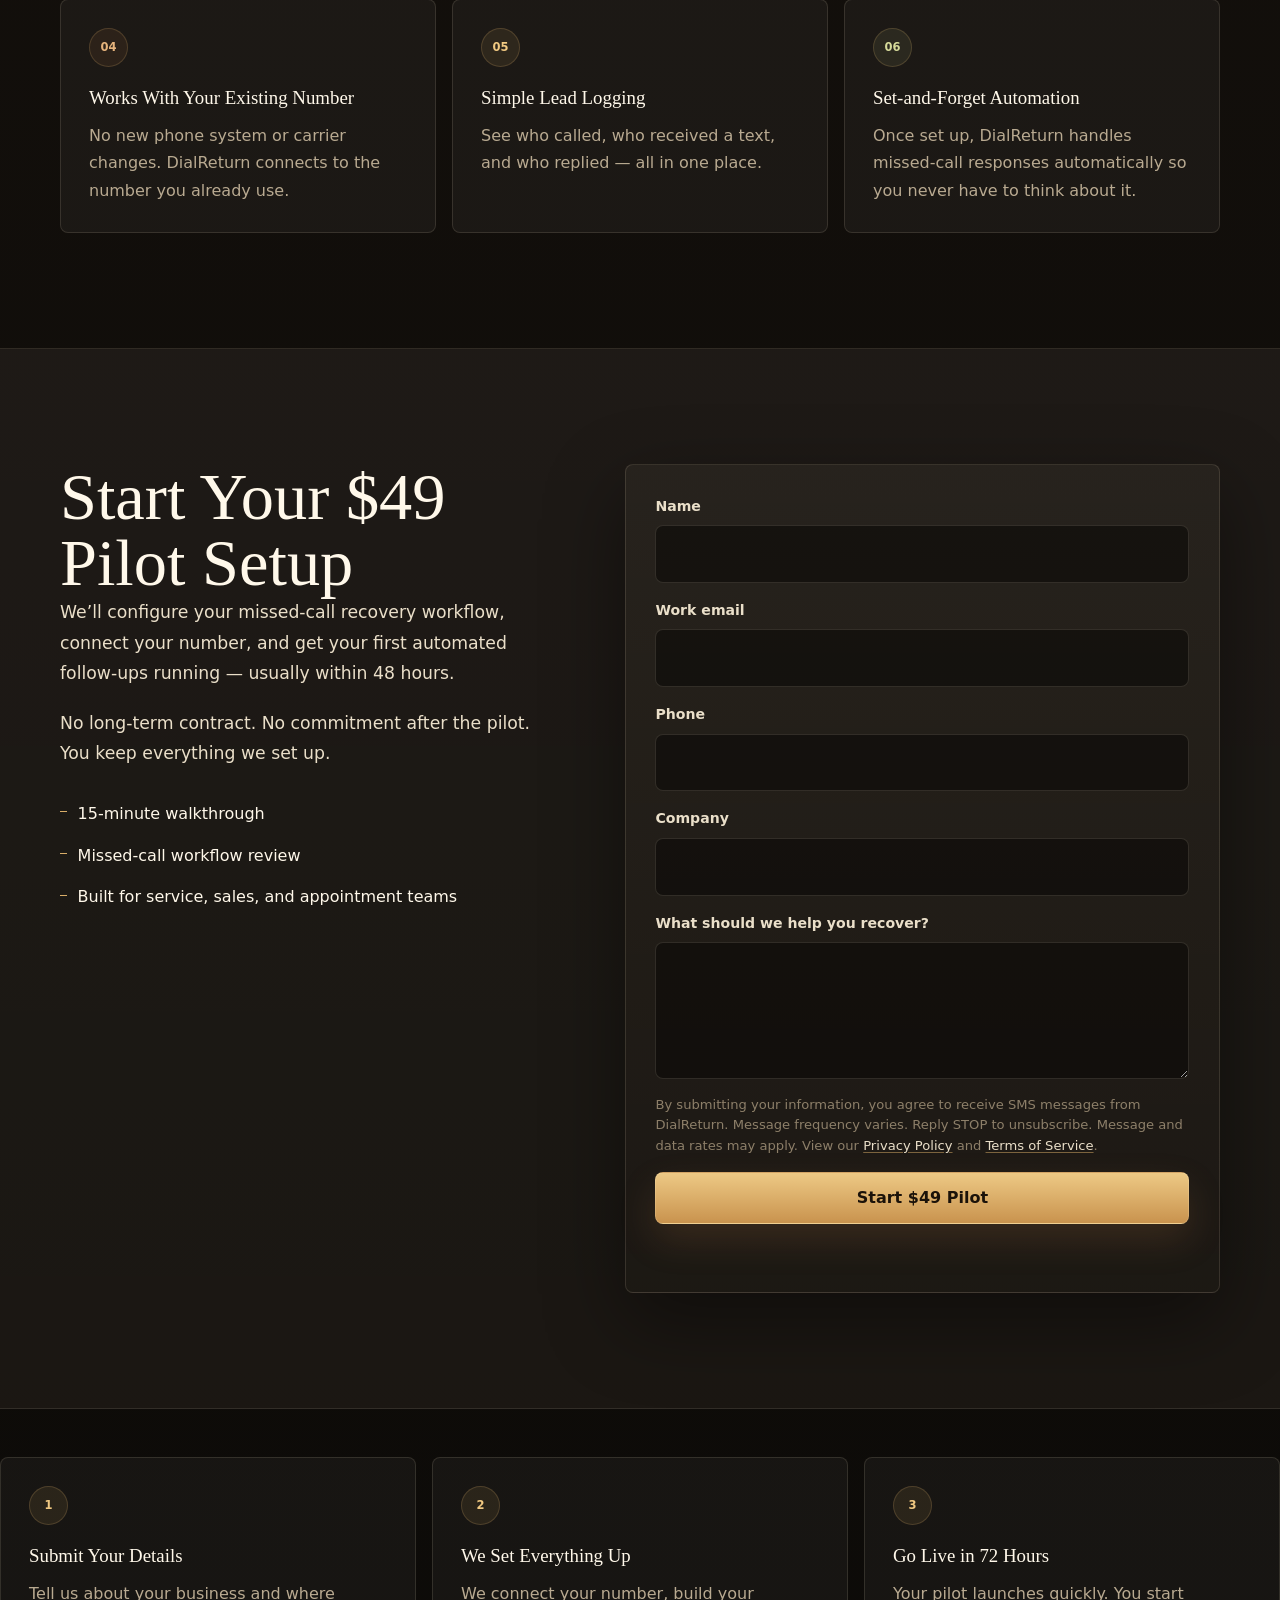
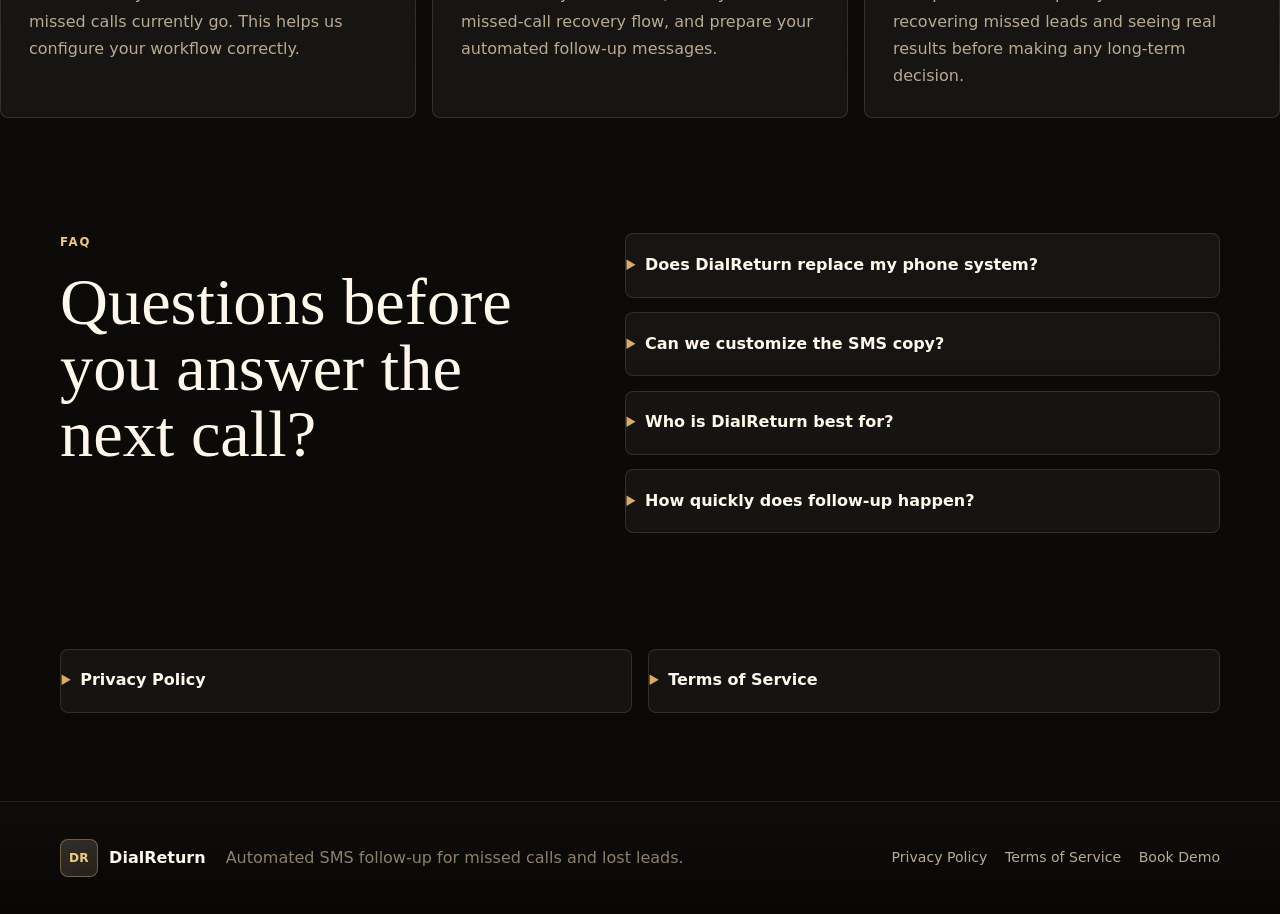
==== commit ff27d855: "update" ====
--- a/index.html
+++ b/index.html
@@ -160,39 +160,39 @@
         <div class="section-inner">
           <div class="section-heading" data-animate>
             <p class="eyebrow">Features</p>
-            <h2>Everything you need to respond while intent is still fresh.</h2>
+            <h2>Features That Help You Stay Connected</h2>
           </div>
 
           <div class="feature-grid">
             <article class="feature-card" data-animate>
               <span class="feature-icon" aria-hidden="true">01</span>
-              <h3>Automated SMS sequences</h3>
-              <p>Trigger follow-ups instantly after a missed call, form inquiry, or lead status change.</p>
+              <h3>Automatic Missed‑Call Text‑Backs</h3>
+              <p>When you miss a call, DialReturn sends an instant text message so customers aren’t left waiting or wondering.</p>
             </article>
             <article class="feature-card" data-animate>
               <span class="feature-icon" aria-hidden="true">02</span>
-              <h3>Smart reply capture</h3>
-              <p>Surface interested replies quickly so your team can prioritize hot opportunities.</p>
+              <h3>Fast, Consistent Follow‑Up</h3>
+              <p>Every missed call gets a response right away — even when you're busy, closed, or on another job.</p>
             </article>
             <article class="feature-card" data-animate>
               <span class="feature-icon" aria-hidden="true">03</span>
-              <h3>Team notifications</h3>
-              <p>Send alerts to the right inbox or workflow when a prospect asks for a callback.</p>
+              <h3>Two‑Way SMS Conversations</h3>
+              <p>Customers can reply directly to your message, letting you continue the conversation without phone tag.</p>
             </article>
             <article class="feature-card" data-animate>
               <span class="feature-icon" aria-hidden="true">04</span>
-              <h3>Lead source context</h3>
-              <p>Keep campaign, phone, and inquiry details attached to every follow-up thread.</p>
+              <h3>Works With Your Existing Number</h3>
+              <p>No new phone system or carrier changes. DialReturn connects to the number you already use.</p>
             </article>
             <article class="feature-card" data-animate>
               <span class="feature-icon" aria-hidden="true">05</span>
-              <h3>Compliance-ready copy</h3>
-              <p>Use opt-out language and clear sender identity in customer-facing SMS workflows.</p>
+              <h3>Simple Lead Logging</h3>
+              <p>See who called, who received a text, and who replied — all in one place.</p>
             </article>
             <article class="feature-card" data-animate>
               <span class="feature-icon" aria-hidden="true">06</span>
-              <h3>Performance reporting</h3>
-              <p>Track response rates, booked callbacks, and which channels create recoverable demand.</p>
+              <h3>Set‑and‑Forget Automation</h3>
+              <p>Once set up, DialReturn handles missed‑call responses automatically so you never have to think about it.</p>
             </article>
           </div>
         </div>
